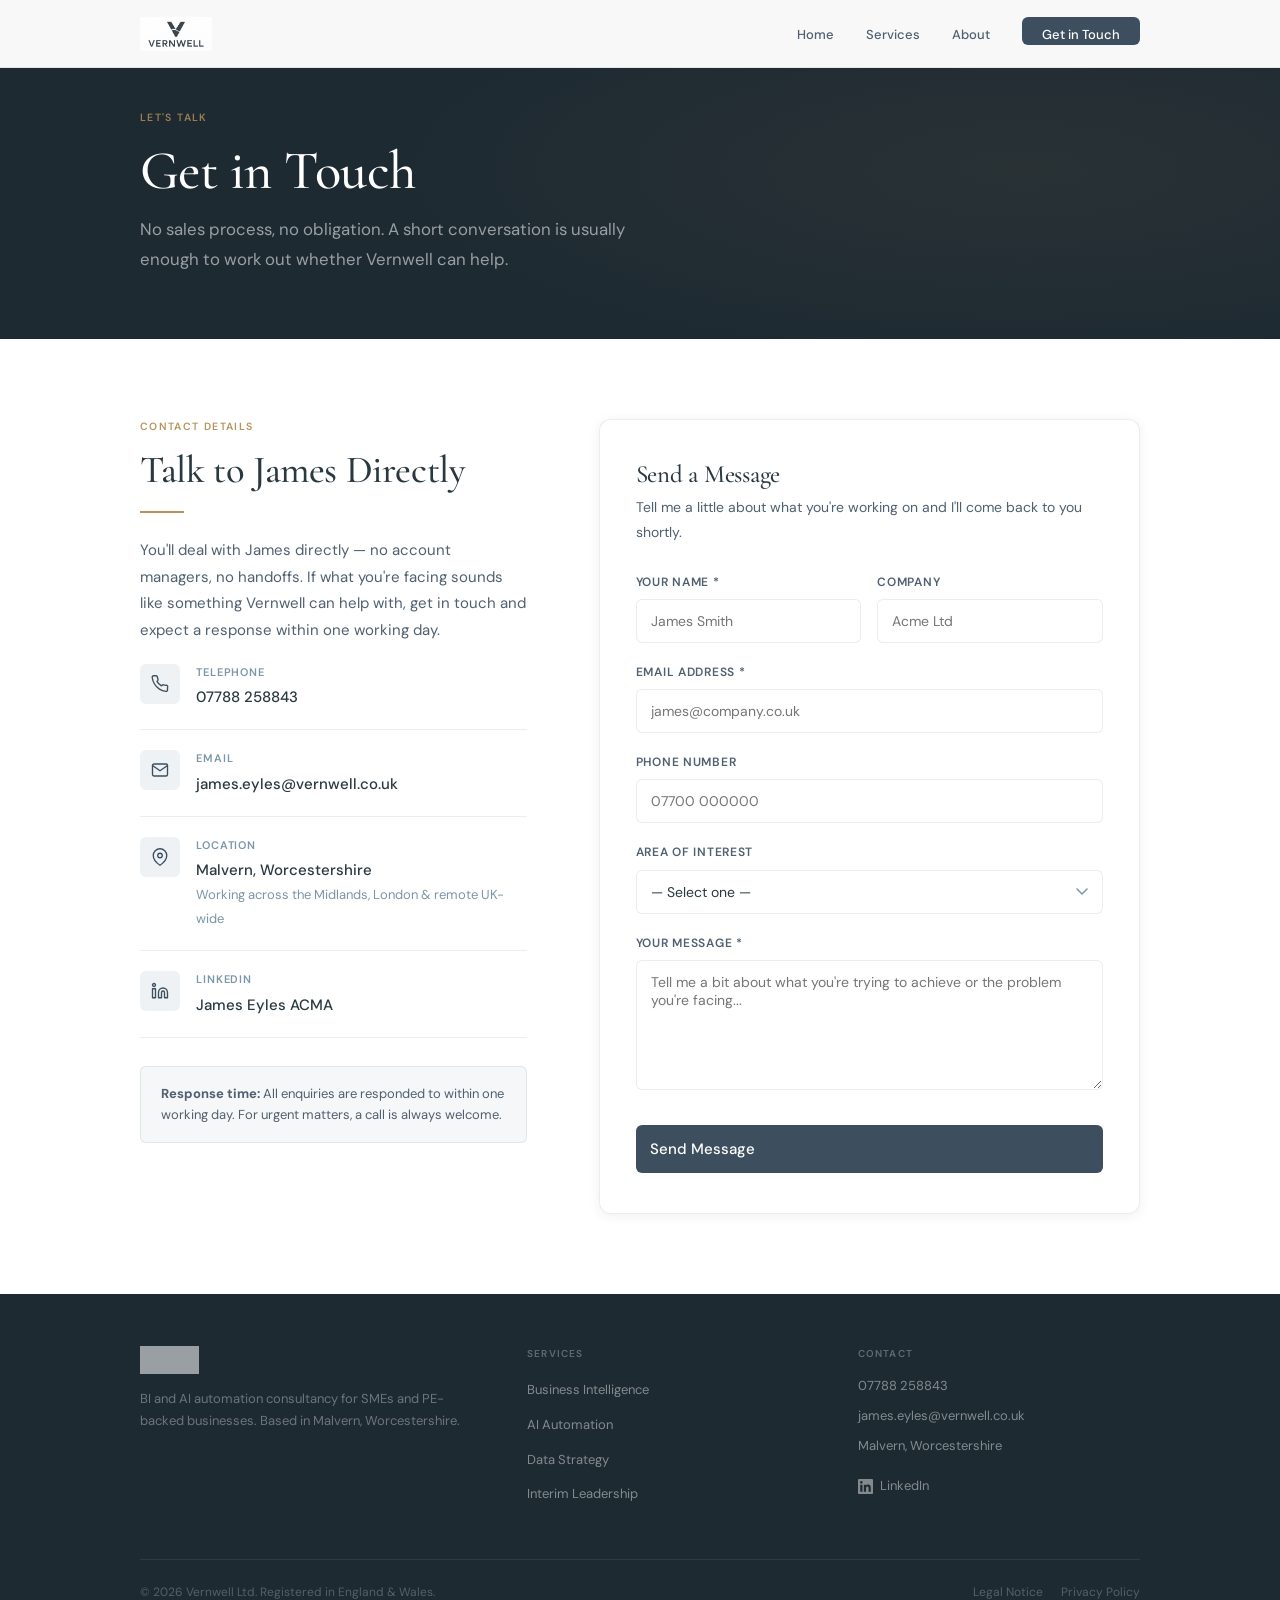
==== index.html @ 3c6eb0f0 "fixes" ====
<!DOCTYPE html>
<html lang="en">
<head>
<meta charset="UTF-8">
<meta name="viewport" content="width=device-width, initial-scale=1.0">
<title>Contact | Vernwell Ltd</title>
<meta name="description" content="Get in touch with Vernwell Ltd. Talk to James Eyles about BI, AI automation, data strategy or interim IT leadership for your business.">
<link rel="canonical" href="https://www.vernwell.co.uk/contact.html">
<link rel="stylesheet" href="style.css">
  <link rel="icon" type="image/x-icon" href="images/favicon.ico">
  <link rel="apple-touch-icon" sizes="180x180" href="images/apple-touch-icon.png">
  <link rel="icon" type="image/png" sizes="192x192" href="images/icon-192.png">
<style>
.contact-grid {
  display: grid;
  grid-template-columns: 1fr 1.4fr;
  gap: 72px;
  align-items: start;
}
.contact-info h2 { margin-bottom: 8px; }
.contact-info > p { margin-bottom: 32px; }
.contact-detail {
  display: flex;
  align-items: flex-start;
  gap: 16px;
  padding: 20px 0;
  border-bottom: 1px solid var(--border);
}
.contact-detail:first-of-type { border-top: 1px solid var(--border); }
.contact-detail-icon {
  width: 40px;
  height: 40px;
  background: var(--slate-tint);
  border-radius: var(--radius);
  display: flex;
  align-items: center;
  justify-content: center;
  flex-shrink: 0;
  color: var(--slate);
}
.contact-detail-icon svg { width: 18px; height: 18px; stroke: currentColor; fill: none; stroke-width: 1.8; stroke-linecap: round; stroke-linejoin: round; }
.contact-detail-body { flex: 1; }
.contact-detail-label { font-size: 11px; font-weight: 600; letter-spacing: 0.08em; text-transform: uppercase; color: var(--text-light); margin-bottom: 4px; }
.contact-detail-value { font-size: 15px; font-weight: 500; color: var(--slate-dark); }
.contact-detail-value a { color: var(--slate-dark); transition: color 0.2s; }
.contact-detail-value a:hover { color: var(--gold); }

.response-note {
  margin-top: 28px;
  padding: 16px 20px;
  background: var(--slate-pale);
  border: 1px solid var(--border);
  border-radius: var(--radius);
  font-size: 13px;
  color: var(--text-mid);
  line-height: 1.65;
}

/* FORM */
.contact-form-wrap {
  background: var(--white);
  border: 1px solid var(--border);
  border-radius: var(--radius-lg);
  padding: 40px 36px;
  box-shadow: var(--shadow);
}
.contact-form-wrap h3 { margin-bottom: 6px; }
.contact-form-wrap > p { font-size: 14px; margin-bottom: 28px; }

.form-group { margin-bottom: 20px; }
.form-row { display: grid; grid-template-columns: 1fr 1fr; gap: 16px; }
.form-group label {
  display: block;
  font-size: 12px;
  font-weight: 600;
  letter-spacing: 0.06em;
  text-transform: uppercase;
  color: var(--text-mid);
  margin-bottom: 7px;
}
.form-group input,
.form-group select,
.form-group textarea {
  width: 100%;
  padding: 12px 14px;
  border: 1.5px solid var(--border);
  border-radius: var(--radius);
  font-family: 'DM Sans', sans-serif;
  font-size: 14px;
  color: var(--text);
  background: var(--white);
  transition: border-color 0.2s, box-shadow 0.2s;
  outline: none;
  -webkit-appearance: none;
}
.form-group input:focus,
.form-group select:focus,
.form-group textarea:focus {
  border-color: var(--slate);
  box-shadow: 0 0 0 3px rgba(61,79,94,0.08);
}
.form-group textarea { resize: vertical; min-height: 130px; }
.form-group select { background-image: url("data:image/svg+xml,%3Csvg xmlns='http://www.w3.org/2000/svg' width='12' height='8' viewBox='0 0 12 8'%3E%3Cpath d='M1 1l5 5 5-5' stroke='%237a96a8' stroke-width='1.5' fill='none' stroke-linecap='round'/%3E%3C/svg%3E"); background-repeat: no-repeat; background-position: right 14px center; padding-right: 36px; cursor: pointer; }

.form-submit { width: 100%; padding: 14px; font-size: 15px; font-weight: 500; margin-top: 8px; }

.form-success {
  display: none;
  text-align: center;
  padding: 40px 20px;
}
.form-success-icon {
  width: 56px; height: 56px;
  background: #e8f5ee;
  border-radius: 50%;
  display: flex;
  align-items: center;
  justify-content: center;
  margin: 0 auto 20px;
}
.form-success-icon svg { width: 24px; height: 24px; stroke: #1a7a4a; fill: none; stroke-width: 2.5; stroke-linecap: round; stroke-linejoin: round; }
.form-success h4 { font-family: 'Cormorant Garamond', serif; font-size: 1.4rem; margin-bottom: 8px; }
.form-success p { font-size: 14px; color: var(--text-mid); }

@media (max-width: 768px) {
  .contact-grid { grid-template-columns: 1fr; gap: 40px; }
  .form-row { grid-template-columns: 1fr; }
  .contact-form-wrap { padding: 28px 24px; }
}
</style>
</head>
<body>

<script src="nav.js"></script>
<script>document.write(getNavHTML('contact'));</script>

<div class="page-hero">
  <div class="container">
    <span class="eyebrow">Let's Talk</span>
    <h1>Get in Touch</h1>
    <p>No sales process, no obligation. A short conversation is usually enough to work out whether Vernwell can help.</p>
  </div>
</div>

<section>
  <div class="container">
    <div class="contact-grid">

      <!-- INFO -->
      <div class="fade-up">
        <span class="eyebrow">Contact Details</span>
        <h2>Talk to James Directly</h2>
        <div class="divider"></div>
        <p>You'll deal with James directly — no account managers, no handoffs. If what you're facing sounds like something Vernwell can help with, get in touch and expect a response within one working day.</p>

        <div class="contact-detail">
          <div class="contact-detail-icon">
            <svg viewBox="0 0 24 24"><path d="M22 16.92v3a2 2 0 0 1-2.18 2 19.79 19.79 0 0 1-8.63-3.07A19.5 19.5 0 0 1 4.69 12 19.79 19.79 0 0 1 1.61 3.38 2 2 0 0 1 3.6 1h3a2 2 0 0 1 2 1.72 12.84 12.84 0 0 0 .7 2.81 2 2 0 0 1-.45 2.11L7.91 8.5a16 16 0 0 0 6 6l.86-.86a2 2 0 0 1 2.11-.45 12.84 12.84 0 0 0 2.81.7A2 2 0 0 1 22 16.92z"/></svg>
          </div>
          <div class="contact-detail-body">
            <div class="contact-detail-label">Telephone</div>
            <div class="contact-detail-value"><a href="tel:07788258843">07788 258843</a></div>
          </div>
        </div>

        <div class="contact-detail">
          <div class="contact-detail-icon">
            <svg viewBox="0 0 24 24"><path d="M4 4h16c1.1 0 2 .9 2 2v12c0 1.1-.9 2-2 2H4c-1.1 0-2-.9-2-2V6c0-1.1.9-2 2-2z"/><polyline points="22,6 12,13 2,6"/></svg>
          </div>
          <div class="contact-detail-body">
            <div class="contact-detail-label">Email</div>
            <div class="contact-detail-value"><a href="mailto:james.eyles@vernwell.co.uk">james.eyles@vernwell.co.uk</a></div>
          </div>
        </div>

        <div class="contact-detail">
          <div class="contact-detail-icon">
            <svg viewBox="0 0 24 24"><path d="M21 10c0 7-9 13-9 13s-9-6-9-13a9 9 0 0 1 18 0z"/><circle cx="12" cy="10" r="3"/></svg>
          </div>
          <div class="contact-detail-body">
            <div class="contact-detail-label">Location</div>
            <div class="contact-detail-value">Malvern, Worcestershire<br><span style="font-size:13px;font-weight:400;color:var(--text-light)">Working across the Midlands, London &amp; remote UK-wide</span></div>
          </div>
        </div>

        <div class="contact-detail">
          <div class="contact-detail-icon">
            <svg viewBox="0 0 24 24"><path d="M16 8a6 6 0 0 1 6 6v7h-4v-7a2 2 0 0 0-2-2 2 2 0 0 0-2 2v7h-4v-7a6 6 0 0 1 6-6z"/><rect x="2" y="9" width="4" height="12"/><circle cx="4" cy="4" r="2"/></svg>
          </div>
          <div class="contact-detail-body">
            <div class="contact-detail-label">LinkedIn</div>
            <div class="contact-detail-value"><a href="https://uk.linkedin.com/in/james-eyles-acma-44282033" target="_blank" rel="noopener">James Eyles ACMA</a></div>
          </div>
        </div>

        <div class="response-note">
          <strong>Response time:</strong> All enquiries are responded to within one working day. For urgent matters, a call is always welcome.
        </div>
      </div>

      <!-- FORM -->
      <div class="contact-form-wrap fade-up" style="transition-delay:0.15s">
        <h3>Send a Message</h3>
        <p>Tell me a little about what you're working on and I'll come back to you shortly.</p>

        <!-- 
          FORMSPREE SETUP:
          1. Go to formspree.io and create a free account
          2. Create a new form — copy the form endpoint URL
          3. Replace YOUR_FORMSPREE_ID below with your form ID (e.g. xyzabcde)
          The endpoint will look like: https://formspree.io/f/YOUR_FORMSPREE_ID
        -->
        <form id="contact-form" action="https://formspree.io/f/YOUR_FORMSPREE_ID" method="POST">

          <div class="form-row">
            <div class="form-group">
              <label for="name">Your Name *</label>
              <input type="text" id="name" name="name" placeholder="James Smith" required>
            </div>
            <div class="form-group">
              <label for="company">Company</label>
              <input type="text" id="company" name="company" placeholder="Acme Ltd">
            </div>
          </div>

          <div class="form-group">
            <label for="email">Email Address *</label>
            <input type="email" id="email" name="email" placeholder="james@company.co.uk" required>
          </div>

          <div class="form-group">
            <label for="phone">Phone Number</label>
            <input type="tel" id="phone" name="phone" placeholder="07700 000000">
          </div>

          <div class="form-group">
            <label for="service">Area of Interest</label>
            <select id="service" name="service">
              <option value="">— Select one —</option>
              <option value="bi">Business Intelligence &amp; Reporting</option>
              <option value="ai">AI Automation</option>
              <option value="data">Data Strategy &amp; Architecture</option>
              <option value="interim">Interim IT / Commercial Leadership</option>
              <option value="other">Not sure yet</option>
            </select>
          </div>

          <div class="form-group">
            <label for="message">Your Message *</label>
            <textarea id="message" name="message" placeholder="Tell me a bit about what you're trying to achieve or the problem you're facing..." required></textarea>
          </div>

          <button type="submit" class="btn btn-primary form-submit">Send Message</button>
        </form>

        <div class="form-success" id="form-success">
          <div class="form-success-icon">
            <svg viewBox="0 0 24 24"><polyline points="20 6 9 17 4 12"/></svg>
          </div>
          <h4>Message Sent</h4>
          <p>Thanks for getting in touch. I'll be back to you within one working day.</p>
        </div>
      </div>

    </div>
  </div>
</section>

<script>
  document.write(getFooterHTML());
  initNav();

  // Form handling
  const form = document.getElementById('contact-form');
  const success = document.getElementById('form-success');
  if (form) {
    form.addEventListener('submit', async (e) => {
      e.preventDefault();
      const btn = form.querySelector('button[type="submit"]');
      btn.textContent = 'Sending…';
      btn.disabled = true;
      try {
        const res = await fetch(form.action, {
          method: 'POST',
          body: new FormData(form),
          headers: { 'Accept': 'application/json' }
        });
        if (res.ok) {
          form.style.display = 'none';
          success.style.display = 'block';
        } else {
          btn.textContent = 'Send Message';
          btn.disabled = false;
          alert('Something went wrong — please try emailing james.eyles@vernwell.co.uk directly.');
        }
      } catch {
        btn.textContent = 'Send Message';
        btn.disabled = false;
        alert('Something went wrong — please try emailing james.eyles@vernwell.co.uk directly.');
      }
    });
  }
</script>
</body>
</html>
---- style.css ----
/* =============================================
   VERNWELL LTD — Shared Stylesheet v2
   ============================================= */

@import url('https://fonts.googleapis.com/css2?family=Cormorant+Garamond:ital,wght@0,400;0,500;0,600;1,400&family=DM+Sans:ital,wght@0,300;0,400;0,500;0,600;1,400&display=swap');

*, *::before, *::after { box-sizing: border-box; margin: 0; padding: 0; }

:root {
  --slate:       #3d4f5e;
  --slate-dark:  #2a3840;
  --slate-deep:  #1e2a32;
  --slate-mid:   #556878;
  --slate-light: #8fa5b5;
  --slate-tint:  #eef2f5;
  --slate-pale:  #f5f7f9;
  --gold:        #b8935a;
  --white:       #ffffff;
  --text:        #2a3840;
  --text-mid:    #506070;
  --text-light:  #7a96a8;
  --border:      rgba(61,79,94,0.1);
  --border-med:  rgba(61,79,94,0.18);
  --radius:      6px;
  --radius-lg:   12px;
  --shadow:      0 2px 12px rgba(30,42,50,0.07);
  --shadow-lg:   0 8px 32px rgba(30,42,50,0.11);
  --nav-h:       68px;
  --t:           all 0.22s ease;
}

html { scroll-behavior: smooth; }
body {
  font-family: 'DM Sans', sans-serif;
  color: var(--text);
  background: var(--white);
  line-height: 1.6;
  -webkit-font-smoothing: antialiased;
}

/* ---- TYPOGRAPHY ---- */
h1, h2, h3 {
  font-family: 'Cormorant Garamond', serif;
  font-weight: 500;
  line-height: 1.18;
  letter-spacing: -0.01em;
  color: var(--slate-dark);
}
h1 { font-size: clamp(2.2rem, 4.5vw, 3.4rem); }
h2 { font-size: clamp(1.7rem, 3vw, 2.4rem); }
h3 { font-size: clamp(1.2rem, 2vw, 1.55rem); }

p { line-height: 1.78; color: var(--text-mid); font-size: 15px; }
a { color: inherit; text-decoration: none; }

.eyebrow {
  font-size: 10.5px;
  font-weight: 600;
  letter-spacing: 0.13em;
  text-transform: uppercase;
  color: var(--gold);
  display: block;
  margin-bottom: 12px;
}

/* ---- LAYOUT ---- */
.container { max-width: 1080px; margin: 0 auto; padding: 0 2.5rem; }
.container-narrow { max-width: 740px; margin: 0 auto; padding: 0 2.5rem; }
section { padding: 80px 0; }

/* ---- NAV ---- */
nav {
  position: fixed;
  top: 0; left: 0; right: 0;
  height: var(--nav-h);
  background: rgba(255,255,255,0.97);
  backdrop-filter: blur(16px);
  -webkit-backdrop-filter: blur(16px);
  border-bottom: 1px solid var(--border);
  z-index: 1000;
}
.nav-inner {
  max-width: 1080px;
  margin: 0 auto;
  padding: 0 2.5rem;
  height: 100%;
  display: flex;
  align-items: center;
  justify-content: space-between;
}
.nav-logo img { height: 34px; width: auto; display: block; }
.nav-links {
  display: flex;
  align-items: center;
  gap: 32px;
  list-style: none;
}
.nav-links a {
  font-size: 13px;
  font-weight: 500;
  color: var(--text-mid);
  transition: color 0.2s;
  position: relative;
  padding-bottom: 2px;
}
.nav-links a::after {
  content: '';
  position: absolute;
  bottom: -2px; left: 0; right: 0;
  height: 1.5px;
  background: var(--slate);
  transform: scaleX(0);
  transform-origin: left;
  transition: transform 0.2s ease;
}
.nav-links a:hover { color: var(--slate); }
.nav-links a:hover::after,
.nav-links a.active::after { transform: scaleX(1); }
.nav-links a.active { color: var(--slate); }

.nav-cta {
  background: var(--slate) !important;
  color: var(--white) !important;
  padding: 9px 20px;
  border-radius: var(--radius);
  font-size: 13px !important;
  font-weight: 500 !important;
  transition: background 0.2s !important;
}
.nav-cta::after { display: none !important; }
.nav-cta:hover { background: var(--slate-dark) !important; }

.nav-hamburger {
  display: none;
  flex-direction: column;
  gap: 5px;
  cursor: pointer;
  background: none;
  border: none;
  padding: 4px;
}
.nav-hamburger span { display: block; width: 22px; height: 2px; background: var(--slate); border-radius: 2px; transition: var(--t); }

/* ---- BUTTONS ---- */
.btn {
  display: inline-flex;
  align-items: center;
  gap: 8px;
  padding: 12px 26px;
  border-radius: var(--radius);
  font-family: 'DM Sans', sans-serif;
  font-size: 14px;
  font-weight: 500;
  cursor: pointer;
  transition: var(--t);
  border: none;
  white-space: nowrap;
}
.btn-primary { background: var(--slate); color: var(--white); }
.btn-primary:hover { background: var(--slate-dark); transform: translateY(-1px); box-shadow: 0 4px 14px rgba(30,42,50,0.18); }
.btn-outline { background: transparent; color: var(--slate); border: 1.5px solid var(--border-med); }
.btn-outline:hover { background: var(--slate); color: var(--white); border-color: var(--slate); transform: translateY(-1px); }
.btn-ghost { background: rgba(255,255,255,0.1); color: var(--white); border: 1.5px solid rgba(255,255,255,0.25); }
.btn-ghost:hover { background: rgba(255,255,255,0.18); border-color: rgba(255,255,255,0.45); }

/* ---- DIVIDER ---- */
.divider { width: 44px; height: 2px; background: var(--gold); margin: 18px 0 24px; }
.divider-center { margin: 18px auto 24px; }

/* ---- PAGE HERO (inner pages) ---- */
.page-hero {
  background: var(--slate-deep);
  padding: 110px 0 64px;
  position: relative;
  overflow: hidden;
}
.page-hero::before {
  content: '';
  position: absolute; inset: 0;
  background: radial-gradient(ellipse 70% 80% at 80% 50%, rgba(184,147,90,0.07) 0%, transparent 70%);
  pointer-events: none;
}
.page-hero .eyebrow { color: rgba(184,147,90,0.8); }
.page-hero h1 { color: var(--white); margin-bottom: 12px; }
.page-hero > .container > p { color: rgba(255,255,255,0.55); font-size: 1.05rem; max-width: 520px; }

/* ---- STATS BAR ---- */
.stats-bar {
  background: var(--slate-pale);
  border-top: 1px solid var(--border);
  border-bottom: 1px solid var(--border);
  padding: 36px 0;
}
.stats-grid {
  display: grid;
  grid-template-columns: repeat(4, 1fr);
}
.stat-item {
  text-align: center;
  padding: 0 16px;
  border-right: 1px solid var(--border-med);
}
.stat-item:last-child { border-right: none; }
.stat-num {
  font-family: 'Cormorant Garamond', serif;
  font-size: 2.4rem;
  font-weight: 600;
  color: var(--slate);
  line-height: 1;
  margin-bottom: 6px;
}
.stat-label { font-size: 11px; font-weight: 500; letter-spacing: 0.07em; text-transform: uppercase; color: var(--text-light); }

/* ---- SERVICE CARDS ---- */
.services-grid {
  display: grid;
  grid-template-columns: repeat(2, 1fr);
  gap: 20px;
}
.service-card {
  background: var(--white);
  border: 1px solid var(--border);
  border-radius: var(--radius-lg);
  padding: 32px 28px 28px;
  transition: var(--t);
  position: relative;
  overflow: hidden;
  display: flex;
  flex-direction: column;
}
.service-card::after {
  content: '';
  position: absolute;
  bottom: 0; left: 0; right: 0;
  height: 3px;
  background: var(--slate);
  transform: scaleX(0);
  transform-origin: left;
  transition: transform 0.28s ease;
}
.service-card:hover { box-shadow: var(--shadow-lg); transform: translateY(-2px); border-color: var(--border-med); }
.service-card:hover::after { transform: scaleX(1); }
.service-num {
  font-family: 'Cormorant Garamond', serif;
  font-size: 2.4rem;
  font-weight: 400;
  color: var(--slate-tint);
  line-height: 1;
  margin-bottom: 14px;
}
.service-card h3 { margin-bottom: 10px; font-size: 1.35rem; }
.service-card p { font-size: 14px; flex: 1; }
.service-link {
  display: inline-flex;
  align-items: center;
  gap: 5px;
  font-size: 13px;
  font-weight: 500;
  color: var(--slate);
  margin-top: 18px;
  transition: gap 0.18s;
}
.service-link:hover { gap: 9px; }

/* ---- ABOUT STRIP (homepage) ---- */
.about-strip { background: var(--slate-pale); border-top: 1px solid var(--border); border-bottom: 1px solid var(--border); }
.about-strip-inner {
  display: grid;
  grid-template-columns: 300px 1fr;
  gap: 64px;
  align-items: center;
}
.about-photo img {
  width: 100%;
  aspect-ratio: 3/4;
  object-fit: cover;
  object-position: center 15%;
  border-radius: var(--radius-lg);
  display: block;
  box-shadow: var(--shadow-lg);
}
.about-text h2 { margin-bottom: 8px; }
.about-text p { margin-bottom: 14px; }
.creds { display: flex; flex-wrap: wrap; gap: 7px; margin: 20px 0 28px; }
.cred {
  font-size: 11px;
  font-weight: 600;
  letter-spacing: 0.05em;
  text-transform: uppercase;
  padding: 5px 11px;
  border-radius: 4px;
  background: var(--white);
  color: var(--slate-mid);
  border: 1px solid var(--border-med);
}

/* ---- CTA SECTION ---- */
.cta-section { background: var(--slate-deep); position: relative; overflow: hidden; }
.cta-section::before {
  content: '';
  position: absolute; inset: 0;
  background: radial-gradient(ellipse 55% 75% at 60% 50%, rgba(184,147,90,0.07) 0%, transparent 65%);
  pointer-events: none;
}
.cta-inner { position: relative; z-index: 2; text-align: center; max-width: 560px; margin: 0 auto; }
.cta-inner h2 { color: var(--white); margin-bottom: 14px; }
.cta-inner p { color: rgba(255,255,255,0.5); margin-bottom: 32px; }
.cta-actions { display: flex; gap: 12px; justify-content: center; flex-wrap: wrap; }

/* ---- FOOTER ---- */
footer { background: var(--slate-deep); padding: 52px 0 28px; }
.footer-inner {
  display: grid;
  grid-template-columns: 1.2fr 1fr 1fr;
  gap: 48px;
  margin-bottom: 44px;
}
.footer-brand img { height: 28px; filter: brightness(0) invert(1); opacity: 0.55; margin-bottom: 14px; display: block; }
.footer-brand p { font-size: 13px; color: rgba(255,255,255,0.35); line-height: 1.7; }
.footer-col h5 {
  font-family: 'DM Sans', sans-serif;
  font-size: 10px;
  font-weight: 600;
  letter-spacing: 0.12em;
  text-transform: uppercase;
  color: rgba(255,255,255,0.3);
  margin-bottom: 14px;
}
.footer-col ul { list-style: none; }
.footer-col ul li { margin-bottom: 9px; }
.footer-col ul li a { font-size: 13px; color: rgba(255,255,255,0.45); transition: color 0.2s; }
.footer-col ul li a:hover { color: rgba(255,255,255,0.85); }
.footer-contact-item { font-size: 13px; color: rgba(255,255,255,0.45); margin-bottom: 9px; }
.footer-contact-item a { color: rgba(255,255,255,0.45); transition: color 0.2s; }
.footer-contact-item a:hover { color: rgba(255,255,255,0.85); }
.linkedin-link {
  display: inline-flex;
  align-items: center;
  gap: 7px;
  font-size: 13px;
  color: rgba(255,255,255,0.45);
  margin-top: 10px;
  transition: color 0.2s;
}
.linkedin-link:hover { color: rgba(255,255,255,0.85); }
.linkedin-link svg { width: 15px; height: 15px; fill: currentColor; }
.footer-bottom {
  border-top: 1px solid rgba(255,255,255,0.07);
  padding-top: 22px;
  display: flex;
  justify-content: space-between;
  align-items: center;
  flex-wrap: wrap;
  gap: 10px;
}
.footer-bottom p { font-size: 12px; color: rgba(255,255,255,0.25); }
.footer-links { display: flex; gap: 18px; }
.footer-links a { font-size: 12px; color: rgba(255,255,255,0.25); transition: color 0.2s; }
.footer-links a:hover { color: rgba(255,255,255,0.55); }

/* ---- ANIMATIONS ---- */
.fade-up { opacity: 0; transform: translateY(20px); transition: opacity 0.55s ease, transform 0.55s ease; }
.fade-up.visible { opacity: 1; transform: translateY(0); }

/* ---- MOBILE ---- */
@media (max-width: 860px) {
  .nav-links { display: none; flex-direction: column; align-items: flex-start; position: fixed; top: var(--nav-h); left: 0; right: 0; background: var(--white); border-bottom: 1px solid var(--border); padding: 20px 2.5rem; gap: 16px; box-shadow: var(--shadow-lg); }
  .nav-links.open { display: flex; }
  .nav-hamburger { display: flex; }
  .stats-grid { grid-template-columns: 1fr 1fr; gap: 24px; }
  .stat-item { border-right: none; border-bottom: 1px solid var(--border-med); padding-bottom: 20px; }
  .stat-item:nth-child(3), .stat-item:nth-child(4) { border-bottom: none; }
  .services-grid { grid-template-columns: 1fr; }
  .about-strip-inner { grid-template-columns: 1fr; gap: 32px; }
  .about-photo { max-width: 220px; }
  .footer-inner { grid-template-columns: 1fr; gap: 28px; }
  .footer-bottom { flex-direction: column; text-align: center; }
  section { padding: 56px 0; }
  .container { padding: 0 1.5rem; }
}
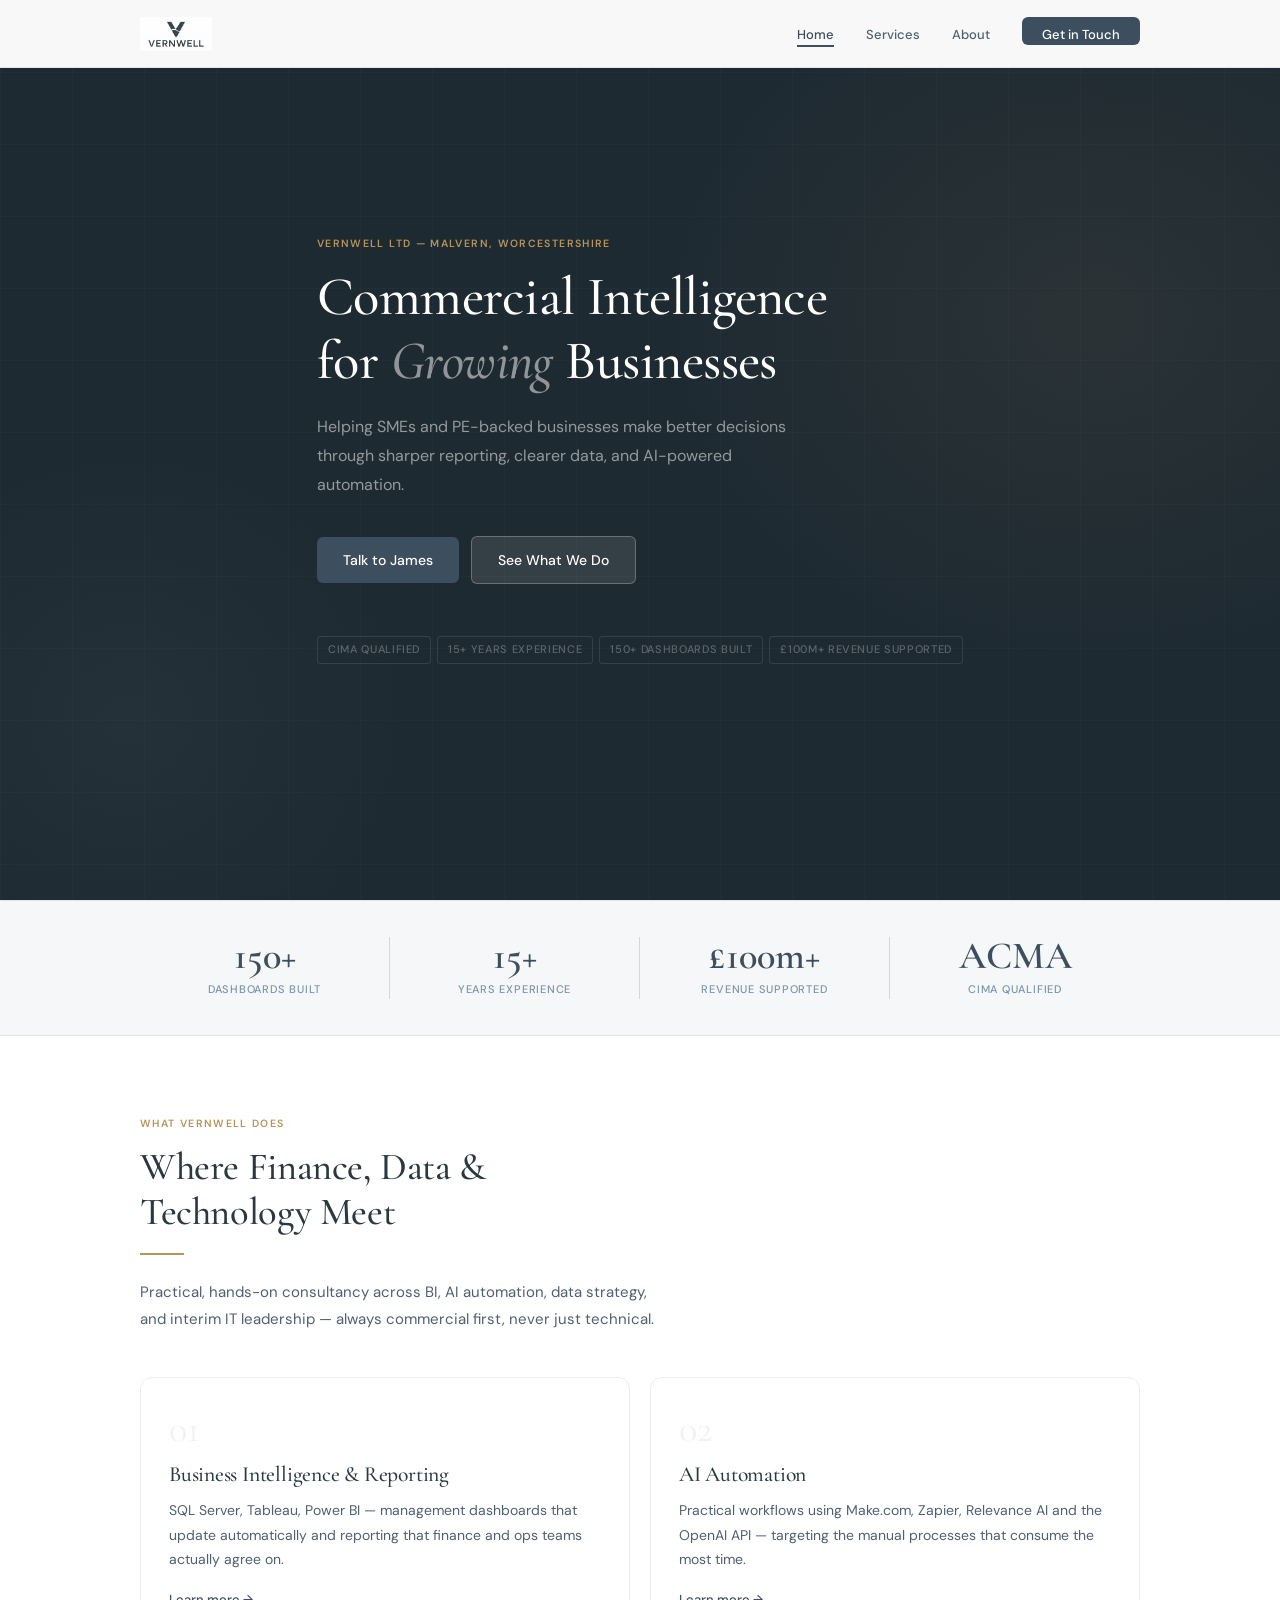
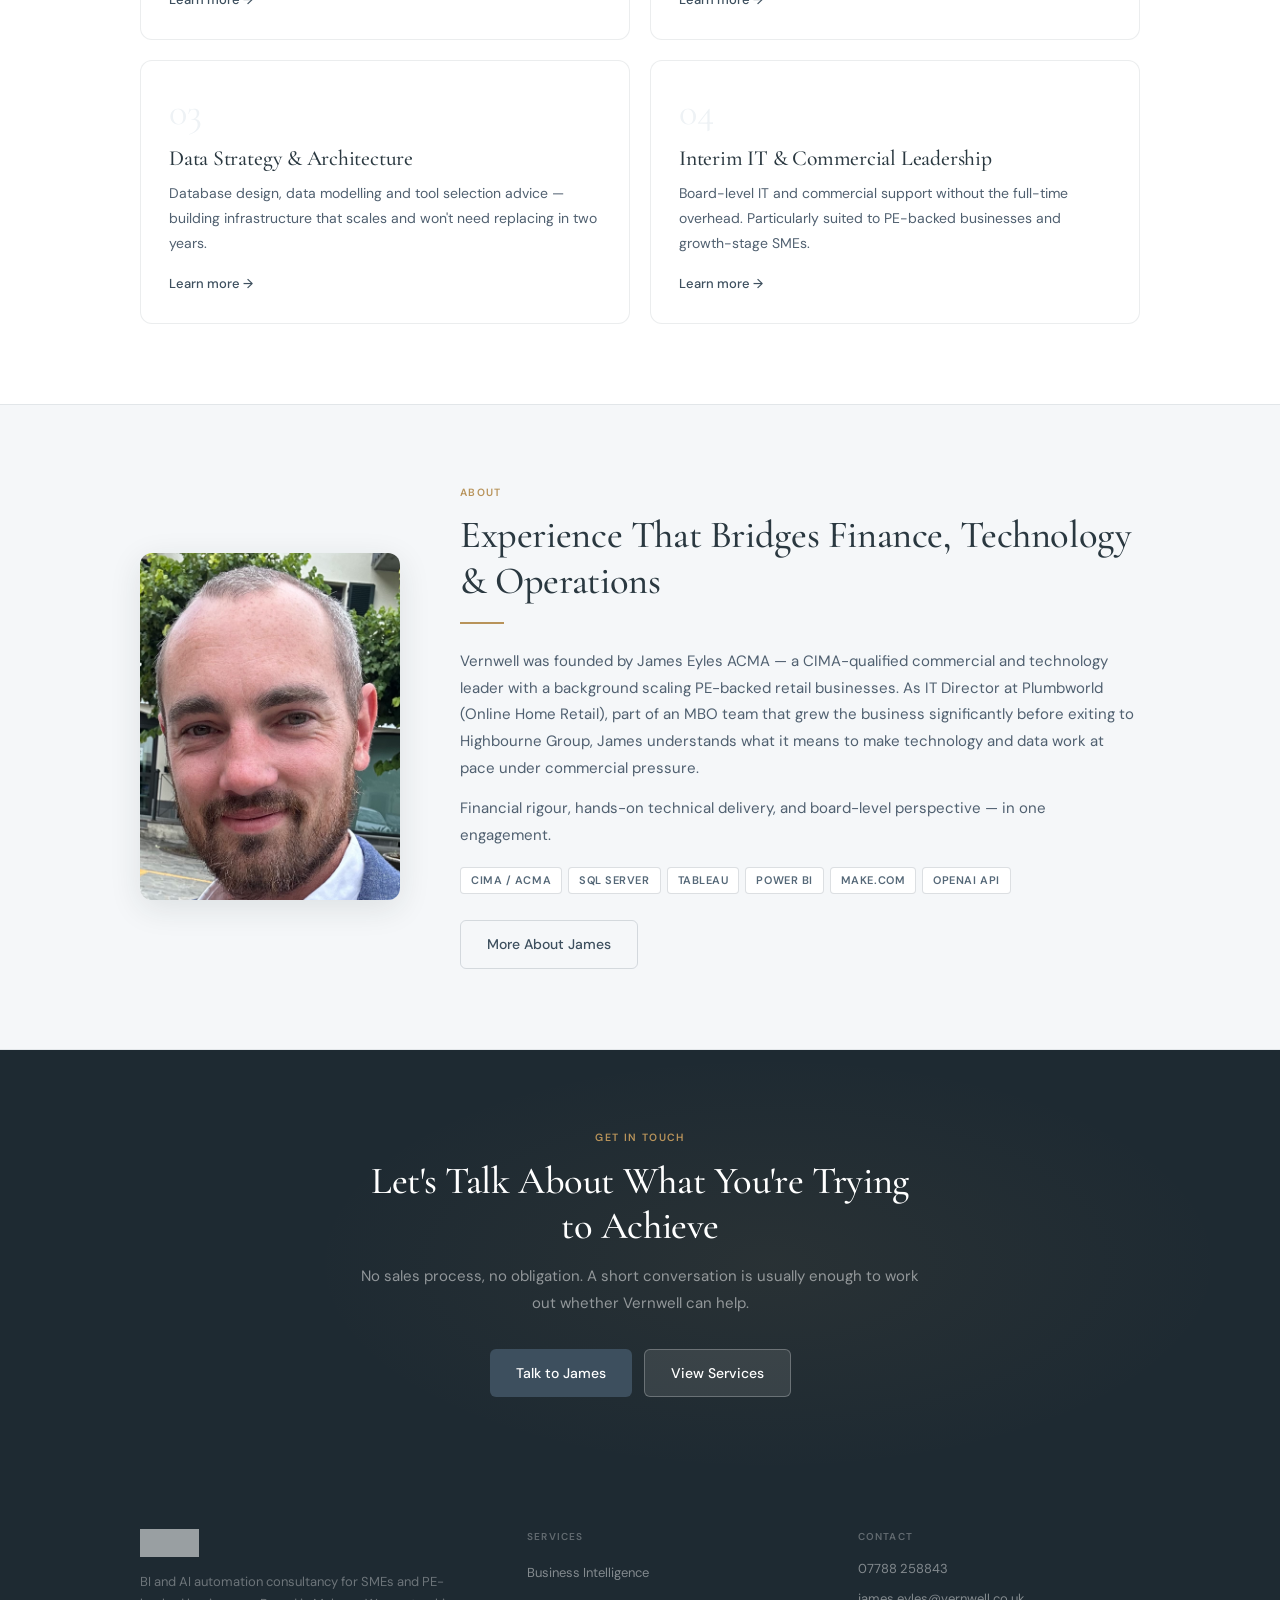
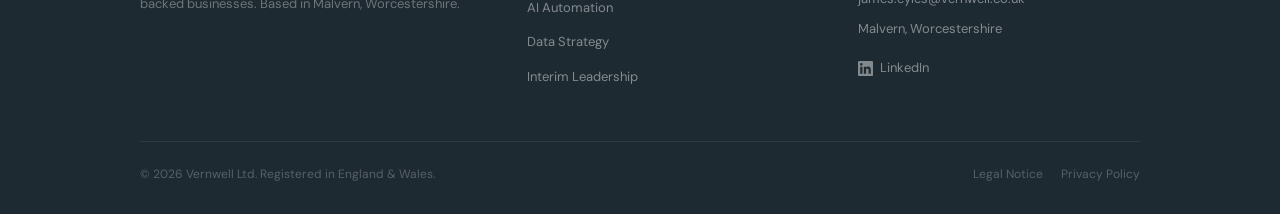
==== commit d4203412: "correct site" ====
--- a/index.html
+++ b/index.html
@@ -3,303 +3,201 @@
 <head>
 <meta charset="UTF-8">
 <meta name="viewport" content="width=device-width, initial-scale=1.0">
-<title>Contact | Vernwell Ltd</title>
-<meta name="description" content="Get in touch with Vernwell Ltd. Talk to James Eyles about BI, AI automation, data strategy or interim IT leadership for your business.">
-<link rel="canonical" href="https://www.vernwell.co.uk/contact.html">
+<title>Vernwell Ltd | BI & AI Automation Consultancy | Malvern</title>
+<meta name="description" content="BI and AI automation consultancy for SMEs and PE-backed businesses. Reporting, dashboards, SQL, data strategy. CIMA-qualified. Board-level experience. Malvern & London.">
+<link rel="canonical" href="https://www.vernwell.co.uk/">
 <link rel="stylesheet" href="style.css">
-  <link rel="icon" type="image/x-icon" href="images/favicon.ico">
-  <link rel="apple-touch-icon" sizes="180x180" href="images/apple-touch-icon.png">
-  <link rel="icon" type="image/png" sizes="192x192" href="images/icon-192.png">
+<link rel="icon" type="image/x-icon" href="images/favicon.ico">
+<link rel="apple-touch-icon" sizes="180x180" href="images/apple-touch-icon.png">
+<script type="application/ld+json">
+{"@context":"https://schema.org","@graph":[{"@type":"Organization","name":"Vernwell Ltd","url":"https://www.vernwell.co.uk","description":"Business intelligence and AI automation consultancy for SMEs and PE-backed businesses.","telephone":"07788258843","email":"james.eyles@vernwell.co.uk","address":{"@type":"PostalAddress","streetAddress":"The Hermitage, Westminster Bank","addressLocality":"Malvern","addressRegion":"Worcestershire","postalCode":"WR14 4BN","addressCountry":"GB"},"areaServed":["United Kingdom","Midlands","London","Worcestershire"],"sameAs":["https://uk.linkedin.com/in/james-eyles-acma-44282033"]},{"@type":"Person","name":"James Eyles","honorificSuffix":"ACMA","jobTitle":"Founder and Principal Consultant","worksFor":{"@type":"Organization","name":"Vernwell Ltd"},"url":"https://www.vernwell.co.uk/about.html","sameAs":["https://uk.linkedin.com/in/james-eyles-acma-44282033"]}]}
+</script>
 <style>
-.contact-grid {
-  display: grid;
-  grid-template-columns: 1fr 1.4fr;
-  gap: 72px;
-  align-items: start;
-}
-.contact-info h2 { margin-bottom: 8px; }
-.contact-info > p { margin-bottom: 32px; }
-.contact-detail {
-  display: flex;
-  align-items: flex-start;
-  gap: 16px;
-  padding: 20px 0;
-  border-bottom: 1px solid var(--border);
-}
-.contact-detail:first-of-type { border-top: 1px solid var(--border); }
-.contact-detail-icon {
-  width: 40px;
-  height: 40px;
-  background: var(--slate-tint);
-  border-radius: var(--radius);
+/* HERO */
+.hero {
+  min-height: 100vh;
+  background: var(--slate-deep);
   display: flex;
   align-items: center;
-  justify-content: center;
-  flex-shrink: 0;
-  color: var(--slate);
-}
-.contact-detail-icon svg { width: 18px; height: 18px; stroke: currentColor; fill: none; stroke-width: 1.8; stroke-linecap: round; stroke-linejoin: round; }
-.contact-detail-body { flex: 1; }
-.contact-detail-label { font-size: 11px; font-weight: 600; letter-spacing: 0.08em; text-transform: uppercase; color: var(--text-light); margin-bottom: 4px; }
-.contact-detail-value { font-size: 15px; font-weight: 500; color: var(--slate-dark); }
-.contact-detail-value a { color: var(--slate-dark); transition: color 0.2s; }
-.contact-detail-value a:hover { color: var(--gold); }
-
-.response-note {
-  margin-top: 28px;
-  padding: 16px 20px;
-  background: var(--slate-pale);
-  border: 1px solid var(--border);
-  border-radius: var(--radius);
-  font-size: 13px;
-  color: var(--text-mid);
-  line-height: 1.65;
-}
-
-/* FORM */
-.contact-form-wrap {
-  background: var(--white);
-  border: 1px solid var(--border);
-  border-radius: var(--radius-lg);
-  padding: 40px 36px;
-  box-shadow: var(--shadow);
-}
-.contact-form-wrap h3 { margin-bottom: 6px; }
-.contact-form-wrap > p { font-size: 14px; margin-bottom: 28px; }
-
-.form-group { margin-bottom: 20px; }
-.form-row { display: grid; grid-template-columns: 1fr 1fr; gap: 16px; }
-.form-group label {
-  display: block;
-  font-size: 12px;
-  font-weight: 600;
+  padding-top: var(--nav-h);
+  position: relative;
+  overflow: hidden;
+}
+.hero::before {
+  content: '';
+  position: absolute; inset: 0;
+  background:
+    radial-gradient(ellipse 55% 65% at 85% 35%, rgba(184,147,90,0.08) 0%, transparent 60%),
+    radial-gradient(ellipse 40% 55% at 10% 80%, rgba(200,221,232,0.04) 0%, transparent 55%);
+  pointer-events: none;
+}
+.hero-grid {
+  position: absolute; inset: 0;
+  background-image: linear-gradient(rgba(255,255,255,0.018) 1px, transparent 1px), linear-gradient(90deg, rgba(255,255,255,0.018) 1px, transparent 1px);
+  background-size: 72px 72px;
+  pointer-events: none;
+}
+.hero-content { position: relative; z-index: 2; max-width: 660px; padding: 72px 0; }
+.hero h1 { color: var(--white); margin-bottom: 20px; }
+.hero h1 em { font-style: italic; color: rgba(255,255,255,0.5); }
+.hero-sub { font-size: 1rem; color: rgba(255,255,255,0.52); max-width: 480px; margin-bottom: 36px; line-height: 1.8; }
+.hero-actions { display: flex; gap: 12px; flex-wrap: wrap; align-items: center; }
+.hero-badges {
+  display: flex;
+  flex-wrap: wrap;
+  gap: 6px;
+  margin-top: 52px;
+  align-items: center;
+}
+.hero-badge {
+  font-size: 11px;
+  font-weight: 500;
   letter-spacing: 0.06em;
   text-transform: uppercase;
-  color: var(--text-mid);
-  margin-bottom: 7px;
-}
-.form-group input,
-.form-group select,
-.form-group textarea {
-  width: 100%;
-  padding: 12px 14px;
-  border: 1.5px solid var(--border);
-  border-radius: var(--radius);
-  font-family: 'DM Sans', sans-serif;
-  font-size: 14px;
-  color: var(--text);
-  background: var(--white);
-  transition: border-color 0.2s, box-shadow 0.2s;
-  outline: none;
-  -webkit-appearance: none;
-}
-.form-group input:focus,
-.form-group select:focus,
-.form-group textarea:focus {
-  border-color: var(--slate);
-  box-shadow: 0 0 0 3px rgba(61,79,94,0.08);
-}
-.form-group textarea { resize: vertical; min-height: 130px; }
-.form-group select { background-image: url("data:image/svg+xml,%3Csvg xmlns='http://www.w3.org/2000/svg' width='12' height='8' viewBox='0 0 12 8'%3E%3Cpath d='M1 1l5 5 5-5' stroke='%237a96a8' stroke-width='1.5' fill='none' stroke-linecap='round'/%3E%3C/svg%3E"); background-repeat: no-repeat; background-position: right 14px center; padding-right: 36px; cursor: pointer; }
-
-.form-submit { width: 100%; padding: 14px; font-size: 15px; font-weight: 500; margin-top: 8px; }
-
-.form-success {
-  display: none;
-  text-align: center;
-  padding: 40px 20px;
-}
-.form-success-icon {
-  width: 56px; height: 56px;
-  background: #e8f5ee;
-  border-radius: 50%;
-  display: flex;
-  align-items: center;
-  justify-content: center;
-  margin: 0 auto 20px;
-}
-.form-success-icon svg { width: 24px; height: 24px; stroke: #1a7a4a; fill: none; stroke-width: 2.5; stroke-linecap: round; stroke-linejoin: round; }
-.form-success h4 { font-family: 'Cormorant Garamond', serif; font-size: 1.4rem; margin-bottom: 8px; }
-.form-success p { font-size: 14px; color: var(--text-mid); }
-
-@media (max-width: 768px) {
-  .contact-grid { grid-template-columns: 1fr; gap: 40px; }
-  .form-row { grid-template-columns: 1fr; }
-  .contact-form-wrap { padding: 28px 24px; }
+  color: rgba(255,255,255,0.28);
+  padding: 4px 10px;
+  border: 1px solid rgba(255,255,255,0.1);
+  border-radius: 3px;
+}
+
+/* SERVICES */
+.section-intro { max-width: 520px; margin-bottom: 44px; }
+.section-intro h2 { margin-bottom: 8px; }
+
+/* ABOUT STRIP */
+.about-strip { background: var(--slate-pale); border-top: 1px solid var(--border); border-bottom: 1px solid var(--border); }
+.about-strip-inner { display: grid; grid-template-columns: 260px 1fr; gap: 60px; align-items: center; }
+.about-photo img { width: 100%; aspect-ratio: 3/4; object-fit: cover; object-position: center 12%; border-radius: var(--radius-lg); display: block; box-shadow: var(--shadow-lg); }
+.about-text h2 { margin-bottom: 8px; }
+.about-text p { margin-bottom: 14px; }
+.creds { display: flex; flex-wrap: wrap; gap: 6px; margin: 18px 0 26px; }
+.cred { font-size: 11px; font-weight: 600; letter-spacing: 0.05em; text-transform: uppercase; padding: 4px 10px; border-radius: 4px; background: var(--white); color: var(--slate-mid); border: 1px solid var(--border-med); }
+
+@media (max-width: 860px) {
+  .hero-content { padding: 52px 0; }
+  .about-strip-inner { grid-template-columns: 1fr; gap: 28px; }
+  .about-photo { max-width: 200px; }
 }
 </style>
 </head>
 <body>
-
 <script src="nav.js"></script>
-<script>document.write(getNavHTML('contact'));</script>
-
-<div class="page-hero">
-  <div class="container">
-    <span class="eyebrow">Let's Talk</span>
-    <h1>Get in Touch</h1>
-    <p>No sales process, no obligation. A short conversation is usually enough to work out whether Vernwell can help.</p>
+<script>document.write(getNavHTML('home'));</script>
+
+<!-- HERO -->
+<section class="hero" style="padding:0">
+  <div class="container">
+    <div class="hero-content">
+      <span class="eyebrow">Vernwell Ltd — Malvern, Worcestershire</span>
+      <h1>Commercial Intelligence<br>for <em>Growing</em> Businesses</h1>
+      <p class="hero-sub">Helping SMEs and PE-backed businesses make better decisions through sharper reporting, clearer data, and AI-powered automation.</p>
+      <div class="hero-actions">
+        <a href="contact.html" class="btn btn-primary">Talk to James</a>
+        <a href="services.html" class="btn btn-ghost">See What We Do</a>
+      </div>
+      <div class="hero-badges">
+        <span class="hero-badge">CIMA Qualified</span>
+        <span class="hero-badge">15+ Years Experience</span>
+        <span class="hero-badge">150+ Dashboards Built</span>
+        <span class="hero-badge">£100m+ Revenue Supported</span>
+      </div>
+    </div>
+  </div>
+  <div class="hero-grid"></div>
+</section>
+
+<!-- STATS -->
+<div class="stats-bar">
+  <div class="container">
+    <div class="stats-grid">
+      <div class="stat-item fade-up"><div class="stat-num">150+</div><div class="stat-label">Dashboards Built</div></div>
+      <div class="stat-item fade-up" style="transition-delay:.08s"><div class="stat-num">15+</div><div class="stat-label">Years Experience</div></div>
+      <div class="stat-item fade-up" style="transition-delay:.16s"><div class="stat-num">£100m+</div><div class="stat-label">Revenue Supported</div></div>
+      <div class="stat-item fade-up" style="transition-delay:.24s"><div class="stat-num">ACMA</div><div class="stat-label">CIMA Qualified</div></div>
+    </div>
   </div>
 </div>
 
+<!-- SERVICES -->
 <section>
   <div class="container">
-    <div class="contact-grid">
-
-      <!-- INFO -->
-      <div class="fade-up">
-        <span class="eyebrow">Contact Details</span>
-        <h2>Talk to James Directly</h2>
+    <div class="section-intro fade-up">
+      <span class="eyebrow">What Vernwell Does</span>
+      <h2>Where Finance, Data &amp; Technology Meet</h2>
+      <div class="divider"></div>
+      <p>Practical, hands-on consultancy across BI, AI automation, data strategy, and interim IT leadership — always commercial first, never just technical.</p>
+    </div>
+    <div class="services-grid">
+      <div class="service-card fade-up">
+        <div class="service-num">01</div>
+        <h3>Business Intelligence &amp; Reporting</h3>
+        <p>SQL Server, Tableau, Power BI — management dashboards that update automatically and reporting that finance and ops teams actually agree on.</p>
+        <a href="services.html#bi" class="service-link">Learn more →</a>
+      </div>
+      <div class="service-card fade-up" style="transition-delay:.08s">
+        <div class="service-num">02</div>
+        <h3>AI Automation</h3>
+        <p>Practical workflows using Make.com, Zapier, Relevance AI and the OpenAI API — targeting the manual processes that consume the most time.</p>
+        <a href="services.html#ai" class="service-link">Learn more →</a>
+      </div>
+      <div class="service-card fade-up" style="transition-delay:.12s">
+        <div class="service-num">03</div>
+        <h3>Data Strategy &amp; Architecture</h3>
+        <p>Database design, data modelling and tool selection advice — building infrastructure that scales and won't need replacing in two years.</p>
+        <a href="services.html#data" class="service-link">Learn more →</a>
+      </div>
+      <div class="service-card fade-up" style="transition-delay:.16s">
+        <div class="service-num">04</div>
+        <h3>Interim IT &amp; Commercial Leadership</h3>
+        <p>Board-level IT and commercial support without the full-time overhead. Particularly suited to PE-backed businesses and growth-stage SMEs.</p>
+        <a href="services.html#interim" class="service-link">Learn more →</a>
+      </div>
+    </div>
+  </div>
+</section>
+
+<!-- ABOUT STRIP -->
+<section class="about-strip">
+  <div class="container">
+    <div class="about-strip-inner">
+      <div class="about-photo fade-up">
+        <img src="images/james.jpg" alt="James Eyles ACMA — Founder, Vernwell Ltd">
+      </div>
+      <div class="about-text fade-up" style="transition-delay:.12s">
+        <span class="eyebrow">About</span>
+        <h2>Experience That Bridges Finance, Technology &amp; Operations</h2>
         <div class="divider"></div>
-        <p>You'll deal with James directly — no account managers, no handoffs. If what you're facing sounds like something Vernwell can help with, get in touch and expect a response within one working day.</p>
-
-        <div class="contact-detail">
-          <div class="contact-detail-icon">
-            <svg viewBox="0 0 24 24"><path d="M22 16.92v3a2 2 0 0 1-2.18 2 19.79 19.79 0 0 1-8.63-3.07A19.5 19.5 0 0 1 4.69 12 19.79 19.79 0 0 1 1.61 3.38 2 2 0 0 1 3.6 1h3a2 2 0 0 1 2 1.72 12.84 12.84 0 0 0 .7 2.81 2 2 0 0 1-.45 2.11L7.91 8.5a16 16 0 0 0 6 6l.86-.86a2 2 0 0 1 2.11-.45 12.84 12.84 0 0 0 2.81.7A2 2 0 0 1 22 16.92z"/></svg>
-          </div>
-          <div class="contact-detail-body">
-            <div class="contact-detail-label">Telephone</div>
-            <div class="contact-detail-value"><a href="tel:07788258843">07788 258843</a></div>
-          </div>
+        <p>Vernwell was founded by James Eyles ACMA — a CIMA-qualified commercial and technology leader with a background scaling PE-backed retail businesses. As IT Director at Plumbworld (Online Home Retail), part of an MBO team that grew the business significantly before exiting to Highbourne Group, James understands what it means to make technology and data work at pace under commercial pressure.</p>
+        <p>Financial rigour, hands-on technical delivery, and board-level perspective — in one engagement.</p>
+        <div class="creds">
+          <span class="cred">CIMA / ACMA</span>
+          <span class="cred">SQL Server</span>
+          <span class="cred">Tableau</span>
+          <span class="cred">Power BI</span>
+          <span class="cred">Make.com</span>
+          <span class="cred">OpenAI API</span>
         </div>
-
-        <div class="contact-detail">
-          <div class="contact-detail-icon">
-            <svg viewBox="0 0 24 24"><path d="M4 4h16c1.1 0 2 .9 2 2v12c0 1.1-.9 2-2 2H4c-1.1 0-2-.9-2-2V6c0-1.1.9-2 2-2z"/><polyline points="22,6 12,13 2,6"/></svg>
-          </div>
-          <div class="contact-detail-body">
-            <div class="contact-detail-label">Email</div>
-            <div class="contact-detail-value"><a href="mailto:james.eyles@vernwell.co.uk">james.eyles@vernwell.co.uk</a></div>
-          </div>
-        </div>
-
-        <div class="contact-detail">
-          <div class="contact-detail-icon">
-            <svg viewBox="0 0 24 24"><path d="M21 10c0 7-9 13-9 13s-9-6-9-13a9 9 0 0 1 18 0z"/><circle cx="12" cy="10" r="3"/></svg>
-          </div>
-          <div class="contact-detail-body">
-            <div class="contact-detail-label">Location</div>
-            <div class="contact-detail-value">Malvern, Worcestershire<br><span style="font-size:13px;font-weight:400;color:var(--text-light)">Working across the Midlands, London &amp; remote UK-wide</span></div>
-          </div>
-        </div>
-
-        <div class="contact-detail">
-          <div class="contact-detail-icon">
-            <svg viewBox="0 0 24 24"><path d="M16 8a6 6 0 0 1 6 6v7h-4v-7a2 2 0 0 0-2-2 2 2 0 0 0-2 2v7h-4v-7a6 6 0 0 1 6-6z"/><rect x="2" y="9" width="4" height="12"/><circle cx="4" cy="4" r="2"/></svg>
-          </div>
-          <div class="contact-detail-body">
-            <div class="contact-detail-label">LinkedIn</div>
-            <div class="contact-detail-value"><a href="https://uk.linkedin.com/in/james-eyles-acma-44282033" target="_blank" rel="noopener">James Eyles ACMA</a></div>
-          </div>
-        </div>
-
-        <div class="response-note">
-          <strong>Response time:</strong> All enquiries are responded to within one working day. For urgent matters, a call is always welcome.
-        </div>
-      </div>
-
-      <!-- FORM -->
-      <div class="contact-form-wrap fade-up" style="transition-delay:0.15s">
-        <h3>Send a Message</h3>
-        <p>Tell me a little about what you're working on and I'll come back to you shortly.</p>
-
-        <!-- 
-          FORMSPREE SETUP:
-          1. Go to formspree.io and create a free account
-          2. Create a new form — copy the form endpoint URL
-          3. Replace YOUR_FORMSPREE_ID below with your form ID (e.g. xyzabcde)
-          The endpoint will look like: https://formspree.io/f/YOUR_FORMSPREE_ID
-        -->
-        <form id="contact-form" action="https://formspree.io/f/YOUR_FORMSPREE_ID" method="POST">
-
-          <div class="form-row">
-            <div class="form-group">
-              <label for="name">Your Name *</label>
-              <input type="text" id="name" name="name" placeholder="James Smith" required>
-            </div>
-            <div class="form-group">
-              <label for="company">Company</label>
-              <input type="text" id="company" name="company" placeholder="Acme Ltd">
-            </div>
-          </div>
-
-          <div class="form-group">
-            <label for="email">Email Address *</label>
-            <input type="email" id="email" name="email" placeholder="james@company.co.uk" required>
-          </div>
-
-          <div class="form-group">
-            <label for="phone">Phone Number</label>
-            <input type="tel" id="phone" name="phone" placeholder="07700 000000">
-          </div>
-
-          <div class="form-group">
-            <label for="service">Area of Interest</label>
-            <select id="service" name="service">
-              <option value="">— Select one —</option>
-              <option value="bi">Business Intelligence &amp; Reporting</option>
-              <option value="ai">AI Automation</option>
-              <option value="data">Data Strategy &amp; Architecture</option>
-              <option value="interim">Interim IT / Commercial Leadership</option>
-              <option value="other">Not sure yet</option>
-            </select>
-          </div>
-
-          <div class="form-group">
-            <label for="message">Your Message *</label>
-            <textarea id="message" name="message" placeholder="Tell me a bit about what you're trying to achieve or the problem you're facing..." required></textarea>
-          </div>
-
-          <button type="submit" class="btn btn-primary form-submit">Send Message</button>
-        </form>
-
-        <div class="form-success" id="form-success">
-          <div class="form-success-icon">
-            <svg viewBox="0 0 24 24"><polyline points="20 6 9 17 4 12"/></svg>
-          </div>
-          <h4>Message Sent</h4>
-          <p>Thanks for getting in touch. I'll be back to you within one working day.</p>
-        </div>
-      </div>
-
-    </div>
-  </div>
-</section>
-
-<script>
-  document.write(getFooterHTML());
-  initNav();
-
-  // Form handling
-  const form = document.getElementById('contact-form');
-  const success = document.getElementById('form-success');
-  if (form) {
-    form.addEventListener('submit', async (e) => {
-      e.preventDefault();
-      const btn = form.querySelector('button[type="submit"]');
-      btn.textContent = 'Sending…';
-      btn.disabled = true;
-      try {
-        const res = await fetch(form.action, {
-          method: 'POST',
-          body: new FormData(form),
-          headers: { 'Accept': 'application/json' }
-        });
-        if (res.ok) {
-          form.style.display = 'none';
-          success.style.display = 'block';
-        } else {
-          btn.textContent = 'Send Message';
-          btn.disabled = false;
-          alert('Something went wrong — please try emailing james.eyles@vernwell.co.uk directly.');
-        }
-      } catch {
-        btn.textContent = 'Send Message';
-        btn.disabled = false;
-        alert('Something went wrong — please try emailing james.eyles@vernwell.co.uk directly.');
-      }
-    });
-  }
-</script>
+        <a href="about.html" class="btn btn-outline">More About James</a>
+      </div>
+    </div>
+  </div>
+</section>
+
+<!-- CTA -->
+<section class="cta-section">
+  <div class="container">
+    <div class="cta-inner fade-up">
+      <span class="eyebrow" style="text-align:center">Get in Touch</span>
+      <h2>Let's Talk About What You're Trying to Achieve</h2>
+      <p>No sales process, no obligation. A short conversation is usually enough to work out whether Vernwell can help.</p>
+      <div class="cta-actions">
+        <a href="contact.html" class="btn btn-primary">Talk to James</a>
+        <a href="services.html" class="btn btn-ghost">View Services</a>
+      </div>
+    </div>
+  </div>
+</section>
+
+<script>document.write(getFooterHTML()); initNav();</script>
 </body>
 </html>
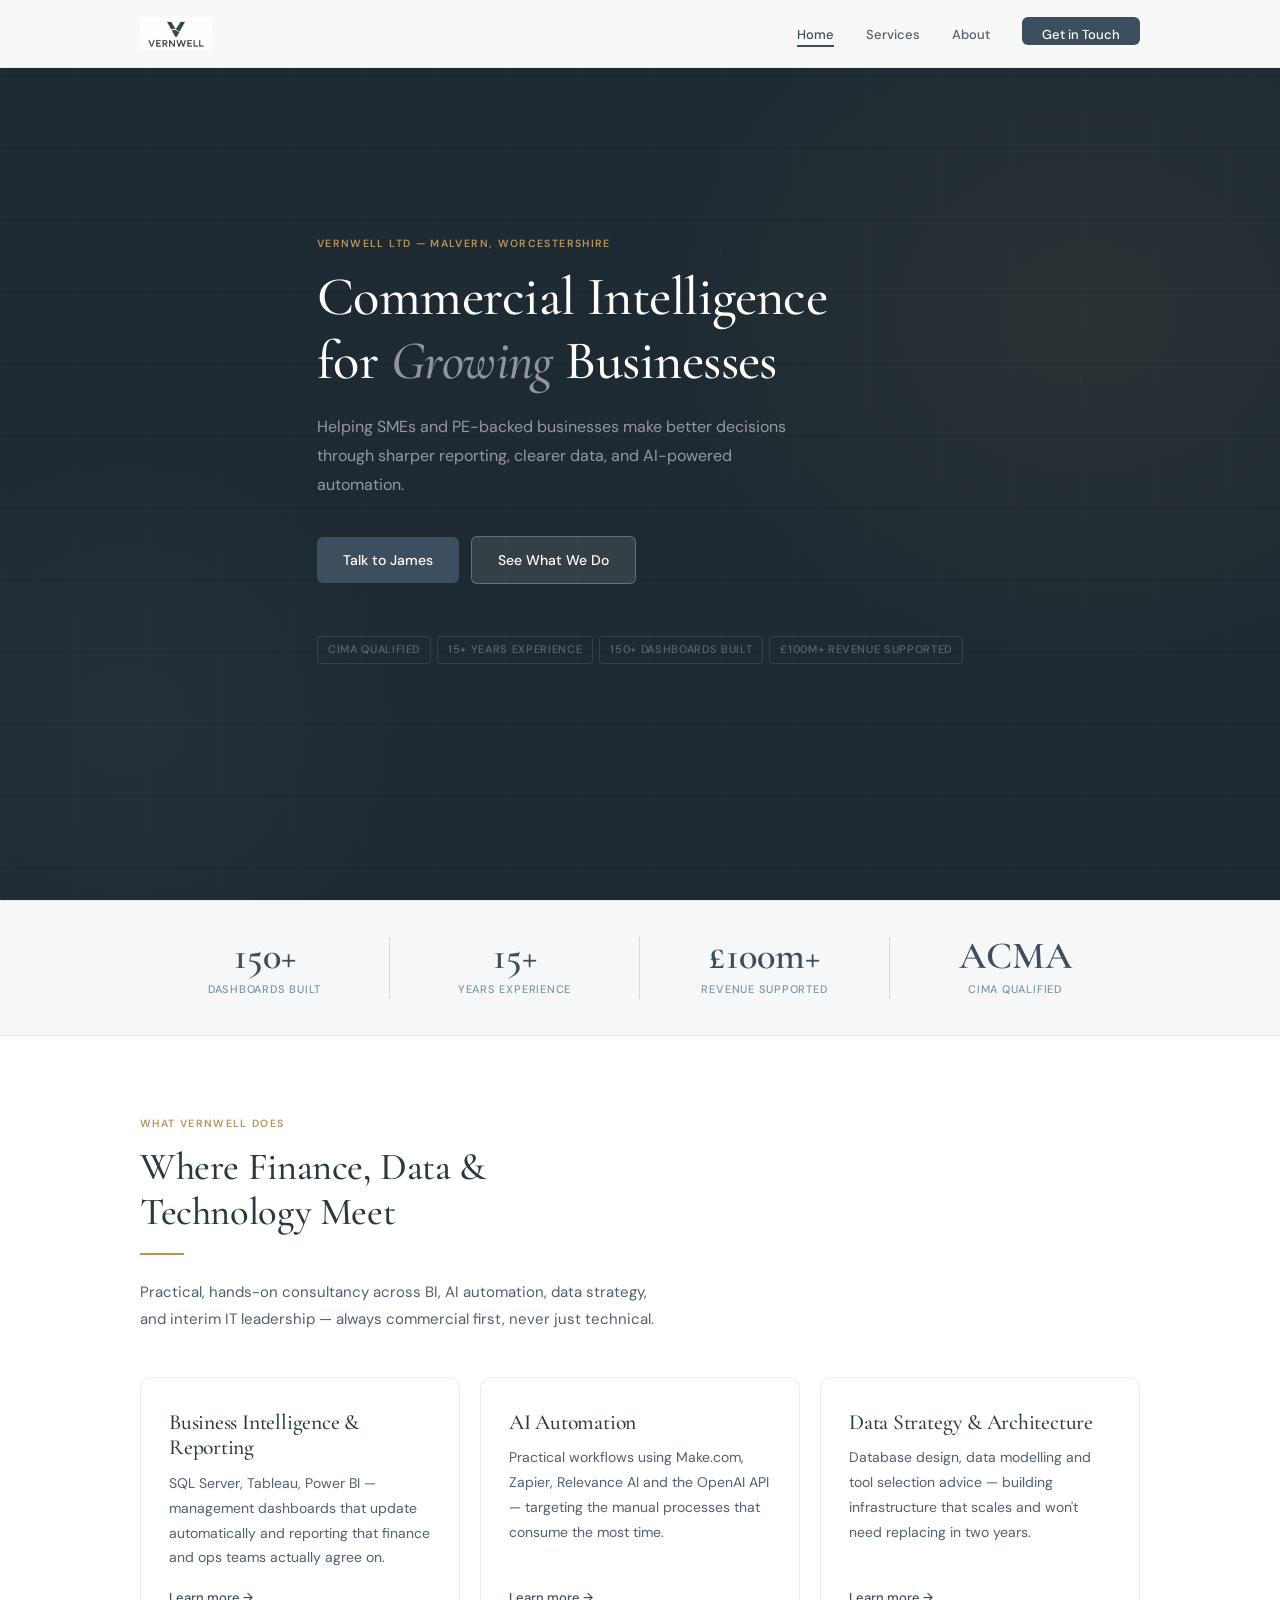
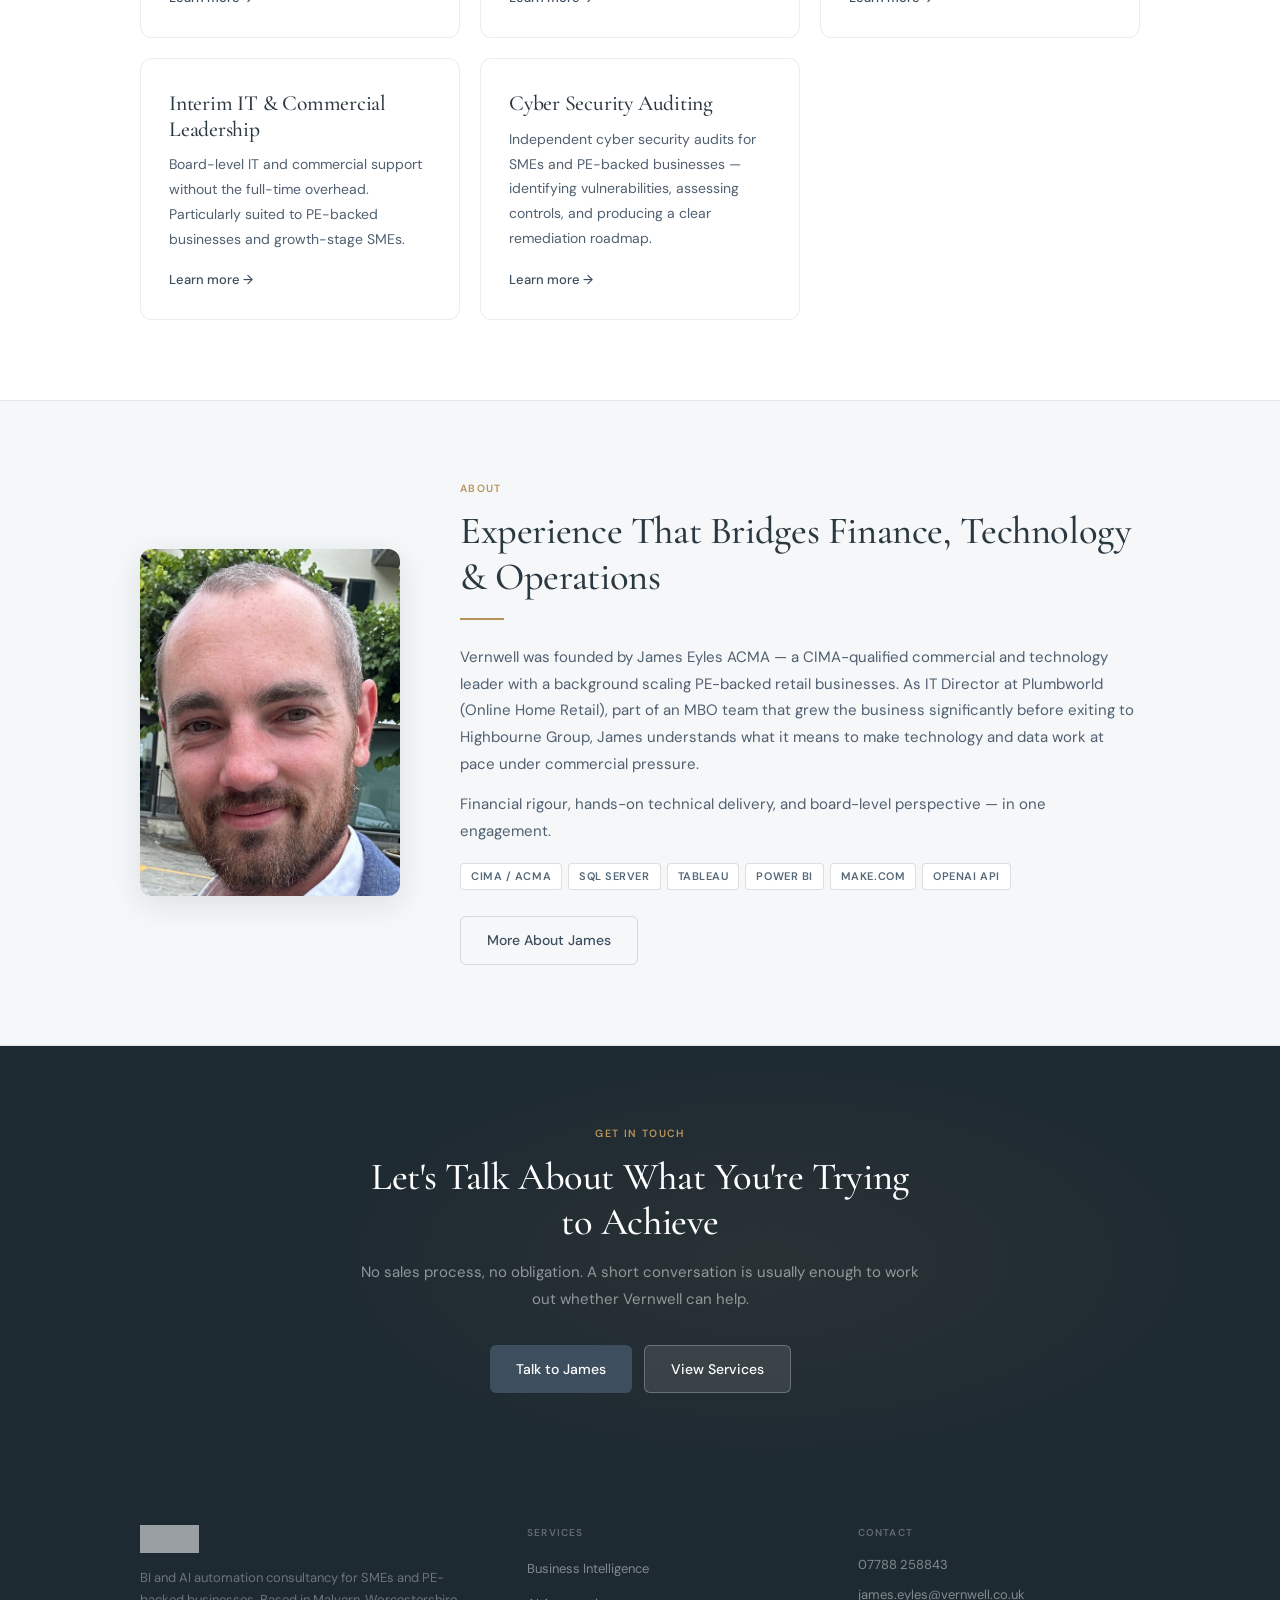
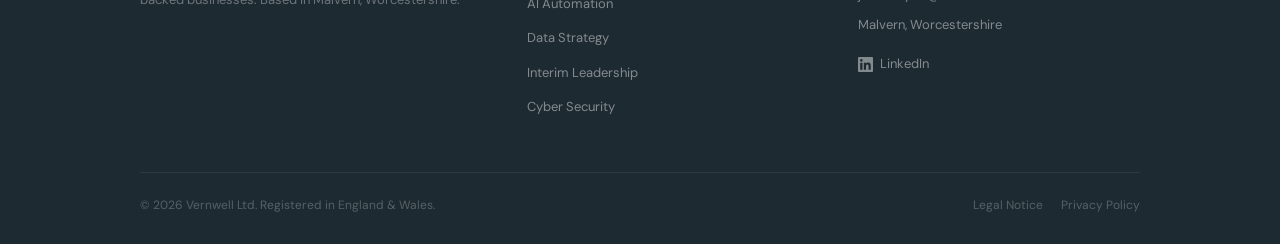
==== commit 8ca25119: "updates" ====
--- a/index.html
+++ b/index.html
@@ -129,28 +129,29 @@
     </div>
     <div class="services-grid">
       <div class="service-card fade-up">
-        <div class="service-num">01</div>
         <h3>Business Intelligence &amp; Reporting</h3>
         <p>SQL Server, Tableau, Power BI — management dashboards that update automatically and reporting that finance and ops teams actually agree on.</p>
         <a href="services.html#bi" class="service-link">Learn more →</a>
       </div>
       <div class="service-card fade-up" style="transition-delay:.08s">
-        <div class="service-num">02</div>
         <h3>AI Automation</h3>
         <p>Practical workflows using Make.com, Zapier, Relevance AI and the OpenAI API — targeting the manual processes that consume the most time.</p>
         <a href="services.html#ai" class="service-link">Learn more →</a>
       </div>
       <div class="service-card fade-up" style="transition-delay:.12s">
-        <div class="service-num">03</div>
         <h3>Data Strategy &amp; Architecture</h3>
         <p>Database design, data modelling and tool selection advice — building infrastructure that scales and won't need replacing in two years.</p>
         <a href="services.html#data" class="service-link">Learn more →</a>
       </div>
       <div class="service-card fade-up" style="transition-delay:.16s">
-        <div class="service-num">04</div>
         <h3>Interim IT &amp; Commercial Leadership</h3>
         <p>Board-level IT and commercial support without the full-time overhead. Particularly suited to PE-backed businesses and growth-stage SMEs.</p>
         <a href="services.html#interim" class="service-link">Learn more →</a>
+      </div>
+      <div class="service-card fade-up" style="transition-delay:.20s">
+        <h3>Cyber Security Auditing</h3>
+        <p>Independent cyber security audits for SMEs and PE-backed businesses — identifying vulnerabilities, assessing controls, and producing a clear remediation roadmap.</p>
+        <a href="services.html#cyber" class="service-link">Learn more →</a>
       </div>
     </div>
   </div>
--- a/style.css
+++ b/style.css
@@ -214,7 +214,7 @@
 /* ---- SERVICE CARDS ---- */
 .services-grid {
   display: grid;
-  grid-template-columns: repeat(2, 1fr);
+  grid-template-columns: repeat(3, 1fr);
   gap: 20px;
 }
 .service-card {
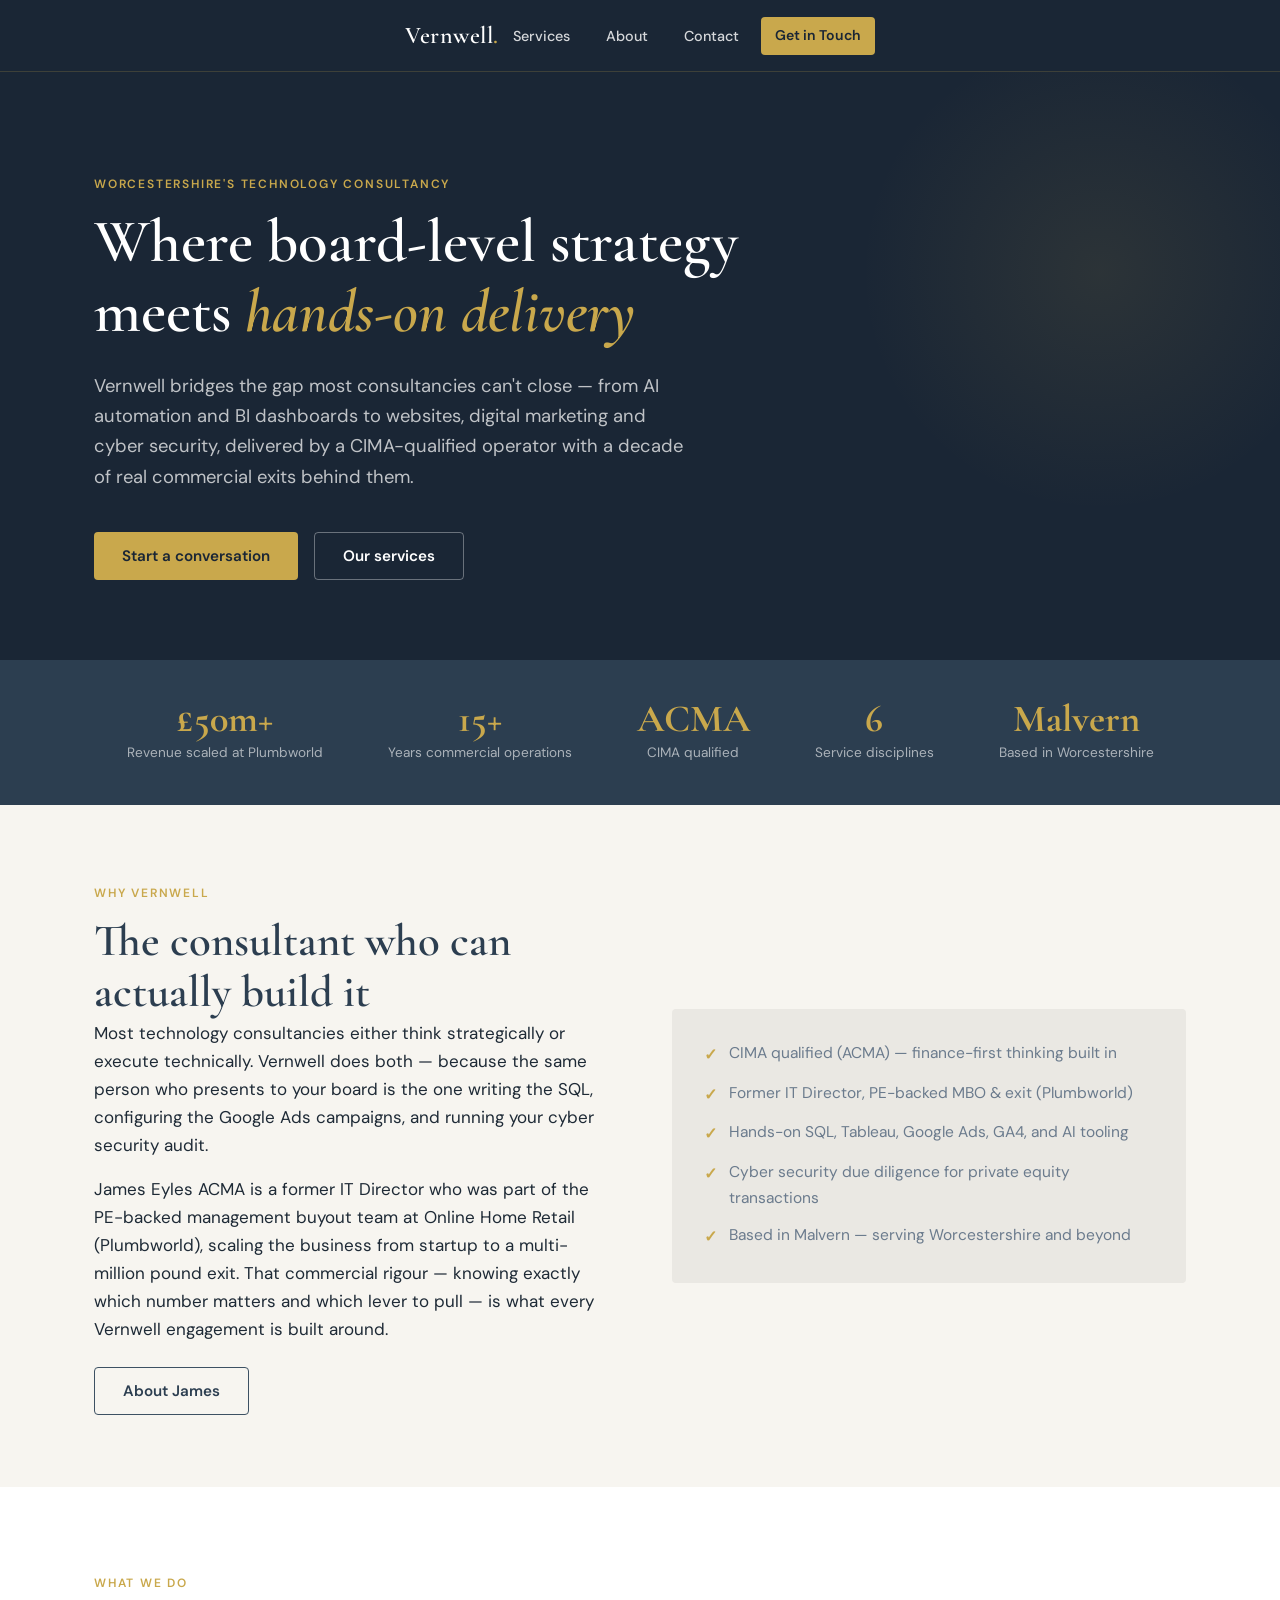
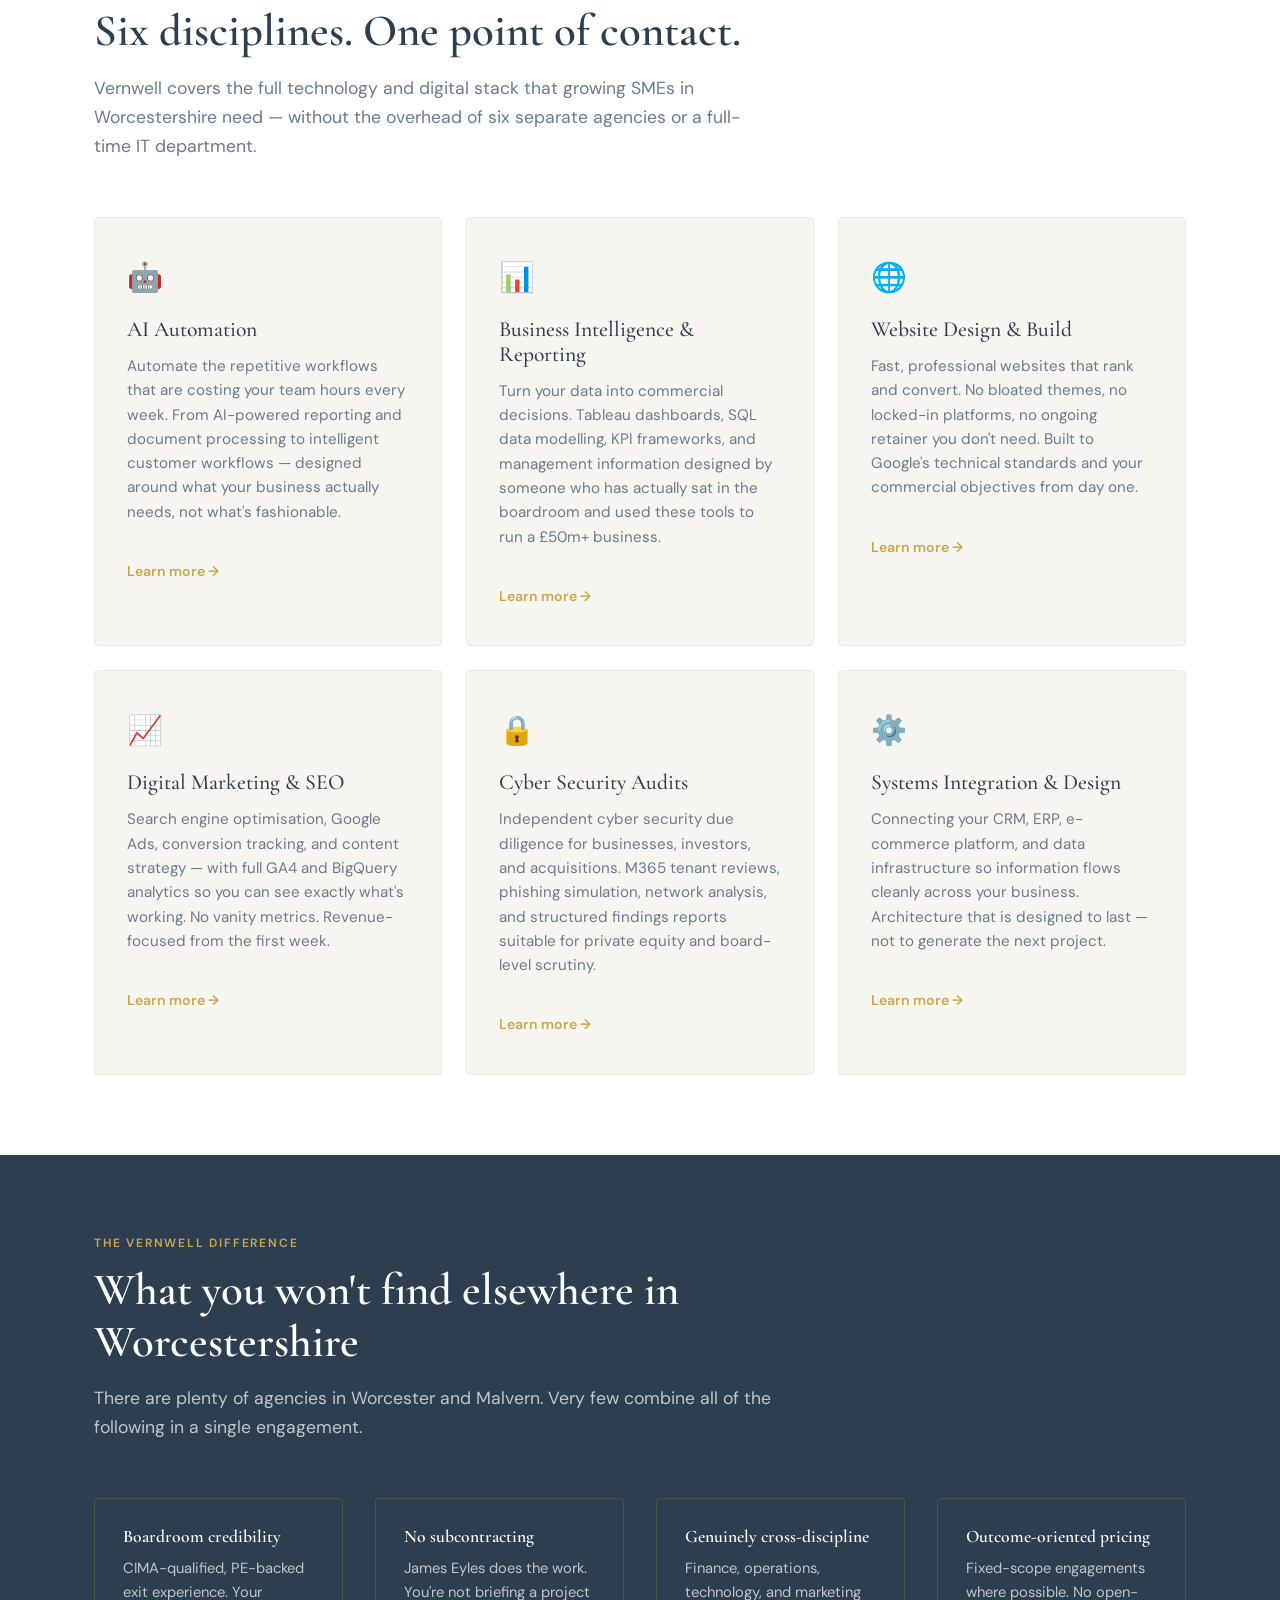
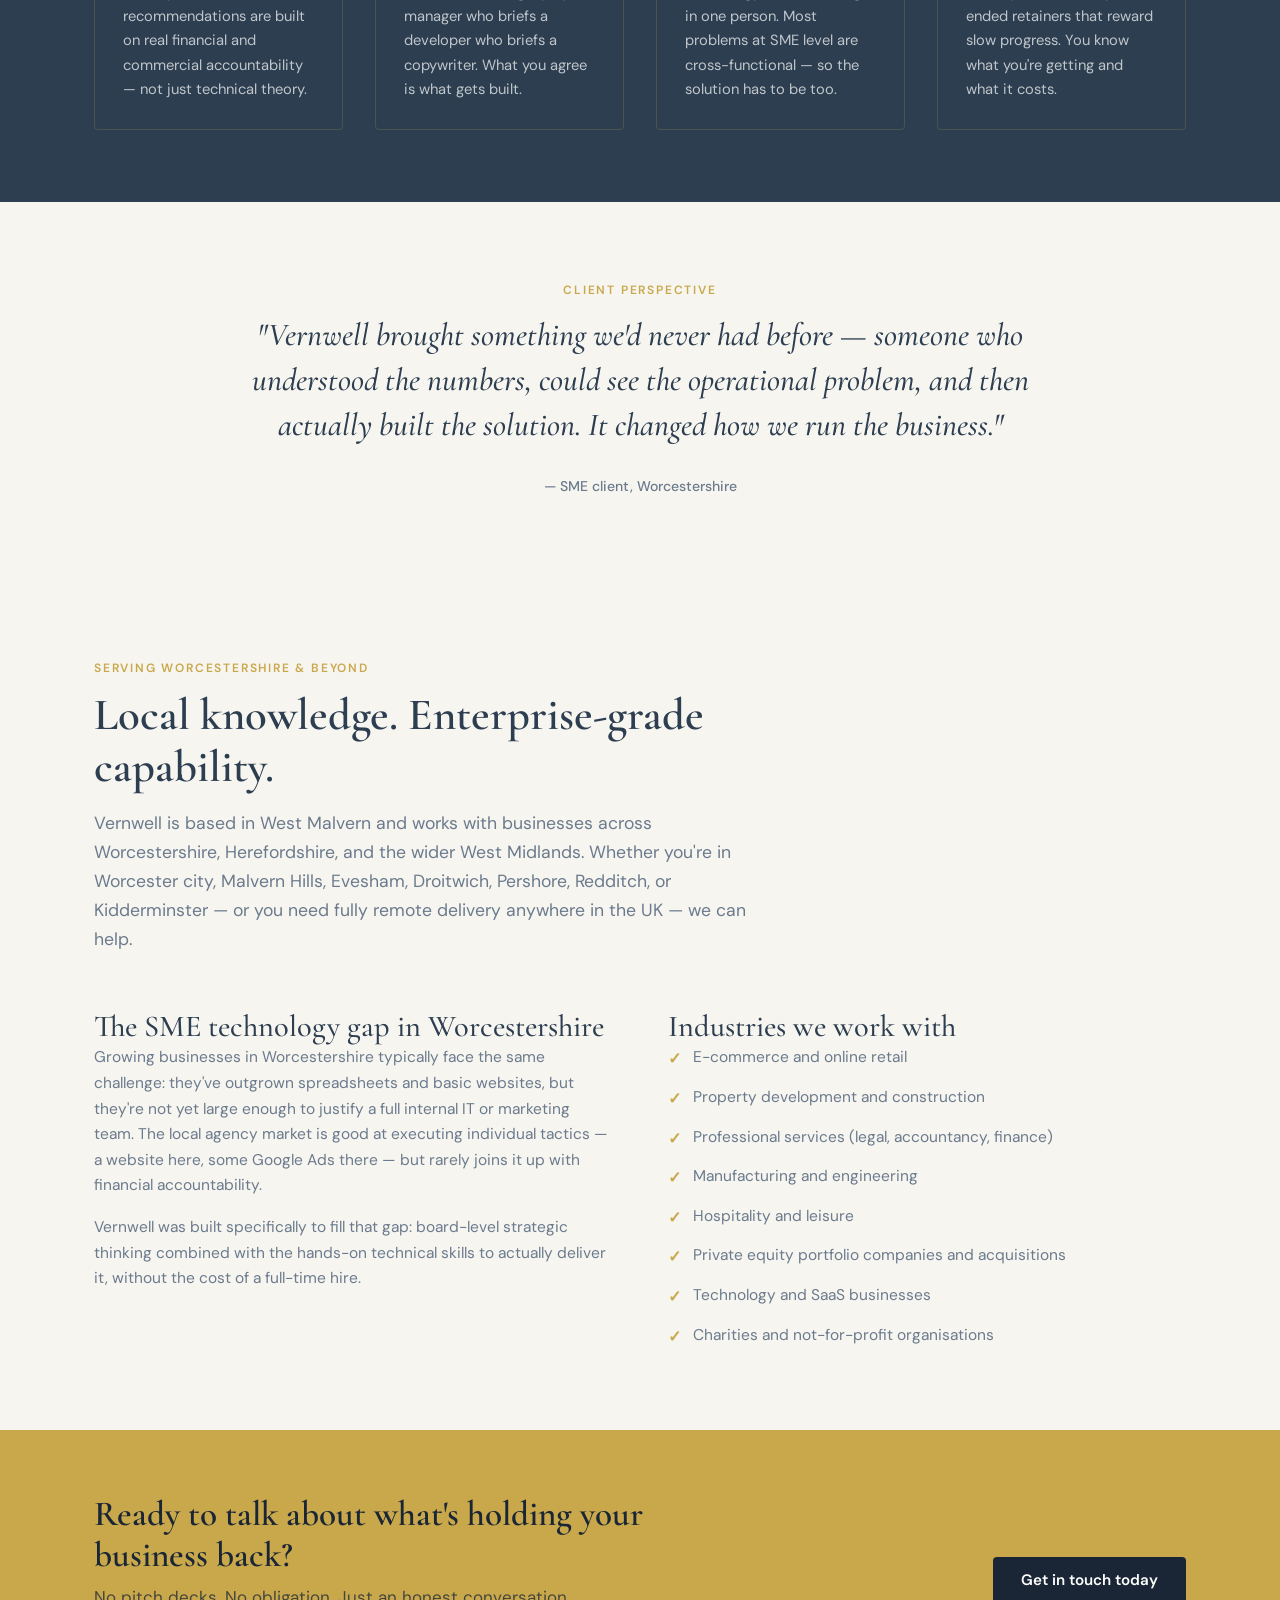
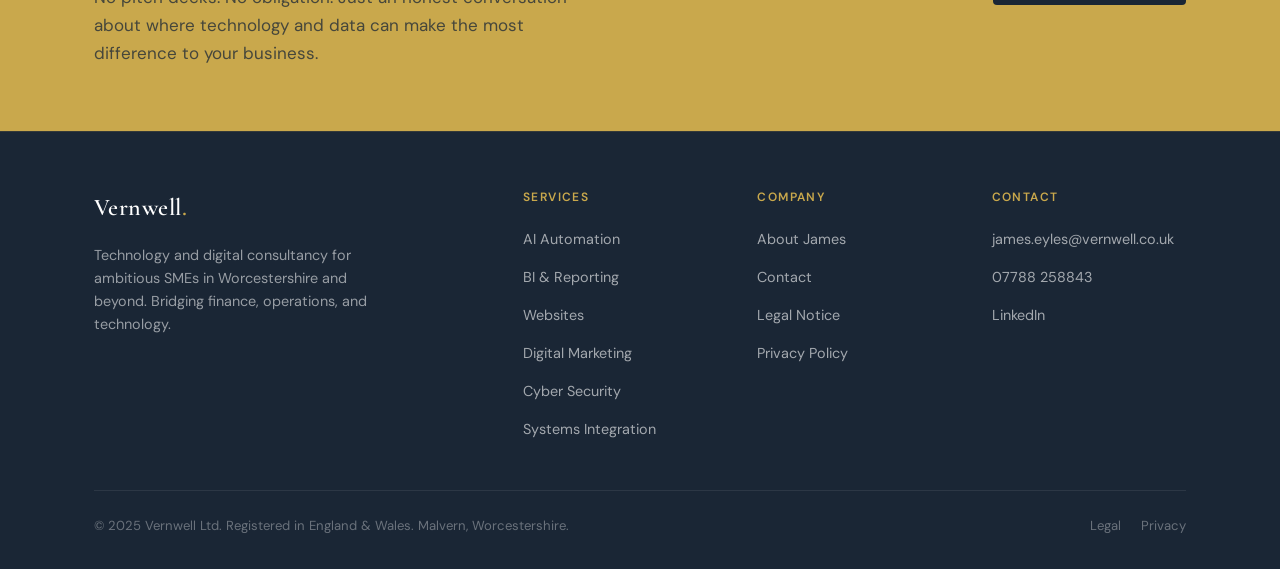
==== commit d2356d00: "change site format" ====
--- a/index.html
+++ b/index.html
@@ -3,202 +3,316 @@
 <head>
 <meta charset="UTF-8">
 <meta name="viewport" content="width=device-width, initial-scale=1.0">
-<title>Vernwell Ltd | BI & AI Automation Consultancy | Malvern</title>
-<meta name="description" content="BI and AI automation consultancy for SMEs and PE-backed businesses. Reporting, dashboards, SQL, data strategy. CIMA-qualified. Board-level experience. Malvern & London.">
+<title>IT Consultancy Worcestershire | AI Automation, BI & Digital Marketing | Vernwell Ltd</title>
+<meta name="description" content="Vernwell Ltd is Worcestershire's leading technology and digital consultancy. AI automation, BI & analytics, website design, SEO, digital marketing and cyber security audits for SMEs across Malvern, Worcester, and the wider Midlands.">
+<meta name="keywords" content="IT consultancy Worcestershire, AI automation Malvern, BI reporting Worcester, digital marketing Worcestershire, cyber security audit Worcester, website design Malvern, systems integration Worcestershire">
 <link rel="canonical" href="https://www.vernwell.co.uk/">
-<link rel="stylesheet" href="style.css">
-<link rel="icon" type="image/x-icon" href="images/favicon.ico">
-<link rel="apple-touch-icon" sizes="180x180" href="images/apple-touch-icon.png">
+<link rel="stylesheet" href="/style.css">
+<link rel="icon" type="image/x-icon" href="/images/favicon.ico">
+
+<!-- Open Graph -->
+<meta property="og:title" content="Vernwell Ltd | IT & Digital Consultancy, Worcestershire">
+<meta property="og:description" content="Board-level technology consultancy for Worcestershire SMEs. AI automation, BI, digital marketing, websites, cyber security.">
+<meta property="og:url" content="https://www.vernwell.co.uk/">
+<meta property="og:type" content="website">
+
+<!-- Schema: LocalBusiness -->
 <script type="application/ld+json">
-{"@context":"https://schema.org","@graph":[{"@type":"Organization","name":"Vernwell Ltd","url":"https://www.vernwell.co.uk","description":"Business intelligence and AI automation consultancy for SMEs and PE-backed businesses.","telephone":"07788258843","email":"james.eyles@vernwell.co.uk","address":{"@type":"PostalAddress","streetAddress":"The Hermitage, Westminster Bank","addressLocality":"Malvern","addressRegion":"Worcestershire","postalCode":"WR14 4BN","addressCountry":"GB"},"areaServed":["United Kingdom","Midlands","London","Worcestershire"],"sameAs":["https://uk.linkedin.com/in/james-eyles-acma-44282033"]},{"@type":"Person","name":"James Eyles","honorificSuffix":"ACMA","jobTitle":"Founder and Principal Consultant","worksFor":{"@type":"Organization","name":"Vernwell Ltd"},"url":"https://www.vernwell.co.uk/about.html","sameAs":["https://uk.linkedin.com/in/james-eyles-acma-44282033"]}]}
+{
+  "@context": "https://schema.org",
+  "@type": "LocalBusiness",
+  "name": "Vernwell Ltd",
+  "description": "Technology and digital consultancy for SMEs in Worcestershire and the West Midlands. Services include AI automation, business intelligence, digital marketing, website design, cyber security audits and systems integration.",
+  "url": "https://www.vernwell.co.uk",
+  "telephone": "07788258843",
+  "email": "james.eyles@vernwell.co.uk",
+  "address": {
+    "@type": "PostalAddress",
+    "streetAddress": "The Hermitage, Westminster Bank",
+    "addressLocality": "Malvern",
+    "addressRegion": "Worcestershire",
+    "postalCode": "WR14 4BN",
+    "addressCountry": "GB"
+  },
+  "geo": {
+    "@type": "GeoCoordinates",
+    "latitude": 52.1073,
+    "longitude": -2.3273
+  },
+  "areaServed": [
+    "Worcestershire", "Malvern", "Worcester", "Herefordshire", "West Midlands"
+  ],
+  "founder": {
+    "@type": "Person",
+    "name": "James Eyles ACMA",
+    "jobTitle": "Founder & Principal Consultant"
+  },
+  "sameAs": [
+    "https://www.linkedin.com/company/vernwell"
+  ]
+}
 </script>
-<style>
-/* HERO */
-.hero {
-  min-height: 100vh;
-  background: var(--slate-deep);
-  display: flex;
-  align-items: center;
-  padding-top: var(--nav-h);
-  position: relative;
-  overflow: hidden;
-}
-.hero::before {
-  content: '';
-  position: absolute; inset: 0;
-  background:
-    radial-gradient(ellipse 55% 65% at 85% 35%, rgba(184,147,90,0.08) 0%, transparent 60%),
-    radial-gradient(ellipse 40% 55% at 10% 80%, rgba(200,221,232,0.04) 0%, transparent 55%);
-  pointer-events: none;
-}
-.hero-grid {
-  position: absolute; inset: 0;
-  background-image: linear-gradient(rgba(255,255,255,0.018) 1px, transparent 1px), linear-gradient(90deg, rgba(255,255,255,0.018) 1px, transparent 1px);
-  background-size: 72px 72px;
-  pointer-events: none;
-}
-.hero-content { position: relative; z-index: 2; max-width: 660px; padding: 72px 0; }
-.hero h1 { color: var(--white); margin-bottom: 20px; }
-.hero h1 em { font-style: italic; color: rgba(255,255,255,0.5); }
-.hero-sub { font-size: 1rem; color: rgba(255,255,255,0.52); max-width: 480px; margin-bottom: 36px; line-height: 1.8; }
-.hero-actions { display: flex; gap: 12px; flex-wrap: wrap; align-items: center; }
-.hero-badges {
-  display: flex;
-  flex-wrap: wrap;
-  gap: 6px;
-  margin-top: 52px;
-  align-items: center;
-}
-.hero-badge {
-  font-size: 11px;
-  font-weight: 500;
-  letter-spacing: 0.06em;
-  text-transform: uppercase;
-  color: rgba(255,255,255,0.28);
-  padding: 4px 10px;
-  border: 1px solid rgba(255,255,255,0.1);
-  border-radius: 3px;
-}
-
-/* SERVICES */
-.section-intro { max-width: 520px; margin-bottom: 44px; }
-.section-intro h2 { margin-bottom: 8px; }
-
-/* ABOUT STRIP */
-.about-strip { background: var(--slate-pale); border-top: 1px solid var(--border); border-bottom: 1px solid var(--border); }
-.about-strip-inner { display: grid; grid-template-columns: 260px 1fr; gap: 60px; align-items: center; }
-.about-photo img { width: 100%; aspect-ratio: 3/4; object-fit: cover; object-position: center 12%; border-radius: var(--radius-lg); display: block; box-shadow: var(--shadow-lg); }
-.about-text h2 { margin-bottom: 8px; }
-.about-text p { margin-bottom: 14px; }
-.creds { display: flex; flex-wrap: wrap; gap: 6px; margin: 18px 0 26px; }
-.cred { font-size: 11px; font-weight: 600; letter-spacing: 0.05em; text-transform: uppercase; padding: 4px 10px; border-radius: 4px; background: var(--white); color: var(--slate-mid); border: 1px solid var(--border-med); }
-
-@media (max-width: 860px) {
-  .hero-content { padding: 52px 0; }
-  .about-strip-inner { grid-template-columns: 1fr; gap: 28px; }
-  .about-photo { max-width: 200px; }
-}
-</style>
 </head>
 <body>
-<script src="nav.js"></script>
-<script>document.write(getNavHTML('home'));</script>
-
-<!-- HERO -->
-<section class="hero" style="padding:0">
-  <div class="container">
-    <div class="hero-content">
-      <span class="eyebrow">Vernwell Ltd — Malvern, Worcestershire</span>
-      <h1>Commercial Intelligence<br>for <em>Growing</em> Businesses</h1>
-      <p class="hero-sub">Helping SMEs and PE-backed businesses make better decisions through sharper reporting, clearer data, and AI-powered automation.</p>
-      <div class="hero-actions">
-        <a href="contact.html" class="btn btn-primary">Talk to James</a>
-        <a href="services.html" class="btn btn-ghost">See What We Do</a>
-      </div>
-      <div class="hero-badges">
-        <span class="hero-badge">CIMA Qualified</span>
-        <span class="hero-badge">15+ Years Experience</span>
-        <span class="hero-badge">150+ Dashboards Built</span>
-        <span class="hero-badge">£100m+ Revenue Supported</span>
-      </div>
-    </div>
-  </div>
-  <div class="hero-grid"></div>
-</section>
-
-<!-- STATS -->
-<div class="stats-bar">
-  <div class="container">
-    <div class="stats-grid">
-      <div class="stat-item fade-up"><div class="stat-num">150+</div><div class="stat-label">Dashboards Built</div></div>
-      <div class="stat-item fade-up" style="transition-delay:.08s"><div class="stat-num">15+</div><div class="stat-label">Years Experience</div></div>
-      <div class="stat-item fade-up" style="transition-delay:.16s"><div class="stat-num">£100m+</div><div class="stat-label">Revenue Supported</div></div>
-      <div class="stat-item fade-up" style="transition-delay:.24s"><div class="stat-num">ACMA</div><div class="stat-label">CIMA Qualified</div></div>
+
+<script src="/nav.js"></script>
+<script>document.write(getNavHTML('/'));</script>
+
+<!-- ── HERO ──────────────────────────────────────────────── -->
+<section class="hero">
+  <div class="container">
+    <span class="eyebrow">Worcestershire's Technology Consultancy</span>
+    <h1>Where board-level strategy<br>meets <em>hands-on delivery</em></h1>
+    <p class="hero-sub">Vernwell bridges the gap most consultancies can't close — from AI automation and BI dashboards to websites, digital marketing and cyber security, delivered by a CIMA-qualified operator with a decade of real commercial exits behind them.</p>
+    <div class="hero-actions">
+      <a href="/contact/" class="btn btn-primary">Start a conversation</a>
+      <a href="/services/" class="btn btn-outline">Our services</a>
+    </div>
+  </div>
+</section>
+
+<!-- ── STAT BAR ──────────────────────────────────────────── -->
+<div class="stat-bar">
+  <div class="container">
+    <div class="stat-bar-inner">
+      <div class="stat-item">
+        <div class="stat-number">£50m+</div>
+        <div class="stat-label">Revenue scaled at Plumbworld</div>
+      </div>
+      <div class="stat-item">
+        <div class="stat-number">15+</div>
+        <div class="stat-label">Years commercial operations</div>
+      </div>
+      <div class="stat-item">
+        <div class="stat-number">ACMA</div>
+        <div class="stat-label">CIMA qualified</div>
+      </div>
+      <div class="stat-item">
+        <div class="stat-number">6</div>
+        <div class="stat-label">Service disciplines</div>
+      </div>
+      <div class="stat-item">
+        <div class="stat-number">Malvern</div>
+        <div class="stat-label">Based in Worcestershire</div>
+      </div>
     </div>
   </div>
 </div>
 
-<!-- SERVICES -->
+<!-- ── INTRO ─────────────────────────────────────────────── -->
+<section class="intro-strip">
+  <div class="container">
+    <div class="intro-grid">
+      <div>
+        <span class="eyebrow">Why Vernwell</span>
+        <h2>The consultant who can actually build it</h2>
+        <p>Most technology consultancies either think strategically or execute technically. Vernwell does both — because the same person who presents to your board is the one writing the SQL, configuring the Google Ads campaigns, and running your cyber security audit.</p>
+        <p>James Eyles ACMA is a former IT Director who was part of the PE-backed management buyout team at Online Home Retail (Plumbworld), scaling the business from startup to a multi-million pound exit. That commercial rigour — knowing exactly which number matters and which lever to pull — is what every Vernwell engagement is built around.</p>
+        <a href="/about/" class="btn btn-outline-dark" style="margin-top:8px;">About James</a>
+      </div>
+      <div>
+        <img src="/images/james-eyles.jpg" alt="James Eyles ACMA, Founder of Vernwell Ltd, Malvern" onerror="this.style.display='none'">
+        <div style="background:var(--light);border-radius:4px;padding:32px;margin-top:0;" id="credential-strip">
+          <ul class="checklist">
+            <li>CIMA qualified (ACMA) — finance-first thinking built in</li>
+            <li>Former IT Director, PE-backed MBO &amp; exit (Plumbworld)</li>
+            <li>Hands-on SQL, Tableau, Google Ads, GA4, and AI tooling</li>
+            <li>Cyber security due diligence for private equity transactions</li>
+            <li>Based in Malvern — serving Worcestershire and beyond</li>
+          </ul>
+        </div>
+      </div>
+    </div>
+  </div>
+</section>
+
+<!-- ── SERVICES OVERVIEW ─────────────────────────────────── -->
 <section>
   <div class="container">
-    <div class="section-intro fade-up">
-      <span class="eyebrow">What Vernwell Does</span>
-      <h2>Where Finance, Data &amp; Technology Meet</h2>
-      <div class="divider"></div>
-      <p>Practical, hands-on consultancy across BI, AI automation, data strategy, and interim IT leadership — always commercial first, never just technical.</p>
-    </div>
+    <div class="section-header">
+      <span class="eyebrow">What We Do</span>
+      <h2>Six disciplines. One point of contact.</h2>
+      <p>Vernwell covers the full technology and digital stack that growing SMEs in Worcestershire need — without the overhead of six separate agencies or a full-time IT department.</p>
+    </div>
+
     <div class="services-grid">
-      <div class="service-card fade-up">
-        <h3>Business Intelligence &amp; Reporting</h3>
-        <p>SQL Server, Tableau, Power BI — management dashboards that update automatically and reporting that finance and ops teams actually agree on.</p>
-        <a href="services.html#bi" class="service-link">Learn more →</a>
-      </div>
-      <div class="service-card fade-up" style="transition-delay:.08s">
+
+      <div class="service-card">
+        <span class="service-icon">🤖</span>
         <h3>AI Automation</h3>
-        <p>Practical workflows using Make.com, Zapier, Relevance AI and the OpenAI API — targeting the manual processes that consume the most time.</p>
-        <a href="services.html#ai" class="service-link">Learn more →</a>
-      </div>
-      <div class="service-card fade-up" style="transition-delay:.12s">
-        <h3>Data Strategy &amp; Architecture</h3>
-        <p>Database design, data modelling and tool selection advice — building infrastructure that scales and won't need replacing in two years.</p>
-        <a href="services.html#data" class="service-link">Learn more →</a>
-      </div>
-      <div class="service-card fade-up" style="transition-delay:.16s">
-        <h3>Interim IT &amp; Commercial Leadership</h3>
-        <p>Board-level IT and commercial support without the full-time overhead. Particularly suited to PE-backed businesses and growth-stage SMEs.</p>
-        <a href="services.html#interim" class="service-link">Learn more →</a>
-      </div>
-      <div class="service-card fade-up" style="transition-delay:.20s">
-        <h3>Cyber Security Auditing</h3>
-        <p>Independent cyber security audits for SMEs and PE-backed businesses — identifying vulnerabilities, assessing controls, and producing a clear remediation roadmap.</p>
-        <a href="services.html#cyber" class="service-link">Learn more →</a>
-      </div>
-    </div>
-  </div>
-</section>
-
-<!-- ABOUT STRIP -->
-<section class="about-strip">
-  <div class="container">
-    <div class="about-strip-inner">
-      <div class="about-photo fade-up">
-        <img src="images/james.jpg" alt="James Eyles ACMA — Founder, Vernwell Ltd">
-      </div>
-      <div class="about-text fade-up" style="transition-delay:.12s">
-        <span class="eyebrow">About</span>
-        <h2>Experience That Bridges Finance, Technology &amp; Operations</h2>
-        <div class="divider"></div>
-        <p>Vernwell was founded by James Eyles ACMA — a CIMA-qualified commercial and technology leader with a background scaling PE-backed retail businesses. As IT Director at Plumbworld (Online Home Retail), part of an MBO team that grew the business significantly before exiting to Highbourne Group, James understands what it means to make technology and data work at pace under commercial pressure.</p>
-        <p>Financial rigour, hands-on technical delivery, and board-level perspective — in one engagement.</p>
-        <div class="creds">
-          <span class="cred">CIMA / ACMA</span>
-          <span class="cred">SQL Server</span>
-          <span class="cred">Tableau</span>
-          <span class="cred">Power BI</span>
-          <span class="cred">Make.com</span>
-          <span class="cred">OpenAI API</span>
-        </div>
-        <a href="about.html" class="btn btn-outline">More About James</a>
-      </div>
-    </div>
-  </div>
-</section>
-
-<!-- CTA -->
-<section class="cta-section">
-  <div class="container">
-    <div class="cta-inner fade-up">
-      <span class="eyebrow" style="text-align:center">Get in Touch</span>
-      <h2>Let's Talk About What You're Trying to Achieve</h2>
-      <p>No sales process, no obligation. A short conversation is usually enough to work out whether Vernwell can help.</p>
-      <div class="cta-actions">
-        <a href="contact.html" class="btn btn-primary">Talk to James</a>
-        <a href="services.html" class="btn btn-ghost">View Services</a>
-      </div>
-    </div>
-  </div>
-</section>
-
-<script>document.write(getFooterHTML()); initNav();</script>
+        <p>Automate the repetitive workflows that are costing your team hours every week. From AI-powered reporting and document processing to intelligent customer workflows — designed around what your business actually needs, not what's fashionable.</p>
+        <a href="/services/#ai-automation" class="card-link">Learn more →</a>
+      </div>
+
+      <div class="service-card">
+        <span class="service-icon">📊</span>
+        <h3>Business Intelligence & Reporting</h3>
+        <p>Turn your data into commercial decisions. Tableau dashboards, SQL data modelling, KPI frameworks, and management information designed by someone who has actually sat in the boardroom and used these tools to run a £50m+ business.</p>
+        <a href="/services/#bi-reporting" class="card-link">Learn more →</a>
+      </div>
+
+      <div class="service-card">
+        <span class="service-icon">🌐</span>
+        <h3>Website Design & Build</h3>
+        <p>Fast, professional websites that rank and convert. No bloated themes, no locked-in platforms, no ongoing retainer you don't need. Built to Google's technical standards and your commercial objectives from day one.</p>
+        <a href="/services/#websites" class="card-link">Learn more →</a>
+      </div>
+
+      <div class="service-card">
+        <span class="service-icon">📈</span>
+        <h3>Digital Marketing & SEO</h3>
+        <p>Search engine optimisation, Google Ads, conversion tracking, and content strategy — with full GA4 and BigQuery analytics so you can see exactly what's working. No vanity metrics. Revenue-focused from the first week.</p>
+        <a href="/services/#digital-marketing" class="card-link">Learn more →</a>
+      </div>
+
+      <div class="service-card">
+        <span class="service-icon">🔒</span>
+        <h3>Cyber Security Audits</h3>
+        <p>Independent cyber security due diligence for businesses, investors, and acquisitions. M365 tenant reviews, phishing simulation, network analysis, and structured findings reports suitable for private equity and board-level scrutiny.</p>
+        <a href="/services/#cyber-security" class="card-link">Learn more →</a>
+      </div>
+
+      <div class="service-card">
+        <span class="service-icon">⚙️</span>
+        <h3>Systems Integration & Design</h3>
+        <p>Connecting your CRM, ERP, e-commerce platform, and data infrastructure so information flows cleanly across your business. Architecture that is designed to last — not to generate the next project.</p>
+        <a href="/services/#systems" class="card-link">Learn more →</a>
+      </div>
+
+    </div>
+  </div>
+</section>
+
+<!-- ── DIFFERENTIATOR STRIP ──────────────────────────────── -->
+<div class="diff-strip">
+  <div class="container">
+    <div class="section-header">
+      <span class="eyebrow">The Vernwell Difference</span>
+      <h2 style="color:var(--white);">What you won't find elsewhere in Worcestershire</h2>
+      <p>There are plenty of agencies in Worcester and Malvern. Very few combine all of the following in a single engagement.</p>
+    </div>
+    <div class="diff-grid">
+      <div class="diff-item">
+        <h4>Boardroom credibility</h4>
+        <p>CIMA-qualified, PE-backed exit experience. Your recommendations are built on real financial and commercial accountability — not just technical theory.</p>
+      </div>
+      <div class="diff-item">
+        <h4>No subcontracting</h4>
+        <p>James Eyles does the work. You're not briefing a project manager who briefs a developer who briefs a copywriter. What you agree is what gets built.</p>
+      </div>
+      <div class="diff-item">
+        <h4>Genuinely cross-discipline</h4>
+        <p>Finance, operations, technology, and marketing in one person. Most problems at SME level are cross-functional — so the solution has to be too.</p>
+      </div>
+      <div class="diff-item">
+        <h4>Outcome-oriented pricing</h4>
+        <p>Fixed-scope engagements where possible. No open-ended retainers that reward slow progress. You know what you're getting and what it costs.</p>
+      </div>
+    </div>
+  </div>
+</div>
+
+<!-- ── TESTIMONIAL ───────────────────────────────────────── -->
+<section class="testimonial-strip">
+  <div class="container">
+    <div class="testimonial-card">
+      <span class="eyebrow">Client Perspective</span>
+      <blockquote>"Vernwell brought something we'd never had before — someone who understood the numbers, could see the operational problem, and then actually built the solution. It changed how we run the business."</blockquote>
+      <cite>— SME client, Worcestershire</cite>
+    </div>
+  </div>
+</section>
+
+<!-- ── LOCAL SEO SECTION ─────────────────────────────────── -->
+<section style="background:var(--off-white);">
+  <div class="container">
+    <div class="section-header">
+      <span class="eyebrow">Serving Worcestershire & Beyond</span>
+      <h2>Local knowledge. Enterprise-grade capability.</h2>
+      <p>Vernwell is based in West Malvern and works with businesses across Worcestershire, Herefordshire, and the wider West Midlands. Whether you're in Worcester city, Malvern Hills, Evesham, Droitwich, Pershore, Redditch, or Kidderminster — or you need fully remote delivery anywhere in the UK — we can help.</p>
+    </div>
+    <div class="two-col-text">
+      <div>
+        <h3>The SME technology gap in Worcestershire</h3>
+        <p>Growing businesses in Worcestershire typically face the same challenge: they've outgrown spreadsheets and basic websites, but they're not yet large enough to justify a full internal IT or marketing team. The local agency market is good at executing individual tactics — a website here, some Google Ads there — but rarely joins it up with financial accountability.</p>
+        <p>Vernwell was built specifically to fill that gap: board-level strategic thinking combined with the hands-on technical skills to actually deliver it, without the cost of a full-time hire.</p>
+      </div>
+      <div>
+        <h3>Industries we work with</h3>
+        <ul class="checklist">
+          <li>E-commerce and online retail</li>
+          <li>Property development and construction</li>
+          <li>Professional services (legal, accountancy, finance)</li>
+          <li>Manufacturing and engineering</li>
+          <li>Hospitality and leisure</li>
+          <li>Private equity portfolio companies and acquisitions</li>
+          <li>Technology and SaaS businesses</li>
+          <li>Charities and not-for-profit organisations</li>
+        </ul>
+      </div>
+    </div>
+  </div>
+</section>
+
+<!-- ── CTA BAND ──────────────────────────────────────────── -->
+<div class="cta-band">
+  <div class="container">
+    <div class="cta-band-inner">
+      <div>
+        <h2>Ready to talk about what's holding your business back?</h2>
+        <p>No pitch decks. No obligation. Just an honest conversation about where technology and data can make the most difference to your business.</p>
+      </div>
+      <a href="/contact/" class="btn btn-dark">Get in touch today</a>
+    </div>
+  </div>
+</div>
+
+<!-- ── FOOTER ────────────────────────────────────────────── -->
+<footer>
+  <div class="container">
+    <div class="footer-grid">
+      <div class="footer-brand">
+        <span class="nav-logo-text">Vernwell<span style="color:var(--gold);">.</span></span>
+        <p>Technology and digital consultancy for ambitious SMEs in Worcestershire and beyond. Bridging finance, operations, and technology.</p>
+      </div>
+      <div class="footer-col">
+        <h5>Services</h5>
+        <ul>
+          <li><a href="/services/#ai-automation">AI Automation</a></li>
+          <li><a href="/services/#bi-reporting">BI & Reporting</a></li>
+          <li><a href="/services/#websites">Websites</a></li>
+          <li><a href="/services/#digital-marketing">Digital Marketing</a></li>
+          <li><a href="/services/#cyber-security">Cyber Security</a></li>
+          <li><a href="/services/#systems">Systems Integration</a></li>
+        </ul>
+      </div>
+      <div class="footer-col">
+        <h5>Company</h5>
+        <ul>
+          <li><a href="/about/">About James</a></li>
+          <li><a href="/contact/">Contact</a></li>
+          <li><a href="/legal/">Legal Notice</a></li>
+          <li><a href="/privacy/">Privacy Policy</a></li>
+        </ul>
+      </div>
+      <div class="footer-col">
+        <h5>Contact</h5>
+        <ul>
+          <li><a href="mailto:james.eyles@vernwell.co.uk">james.eyles@vernwell.co.uk</a></li>
+          <li><a href="tel:07788258843">07788 258843</a></li>
+          <li><a href="https://www.linkedin.com/company/vernwell" target="_blank" rel="noopener">LinkedIn</a></li>
+        </ul>
+      </div>
+    </div>
+    <div class="footer-bottom">
+      <p>© 2025 Vernwell Ltd. Registered in England &amp; Wales. Malvern, Worcestershire.</p>
+      <div style="display:flex;gap:20px;">
+        <a href="/legal/">Legal</a>
+        <a href="/privacy/">Privacy</a>
+      </div>
+    </div>
+  </div>
+</footer>
+
 </body>
 </html>
--- a/style.css
+++ b/style.css
@@ -1,380 +1,748 @@
-/* =============================================
-   VERNWELL LTD — Shared Stylesheet v2
-   ============================================= */
-
-@import url('https://fonts.googleapis.com/css2?family=Cormorant+Garamond:ital,wght@0,400;0,500;0,600;1,400&family=DM+Sans:ital,wght@0,300;0,400;0,500;0,600;1,400&display=swap');
+/* ============================================================
+   VERNWELL LTD — BRAND STYLESHEET
+   Palette: Slate #2C3E50, Gold #C9A84C, Off-white #F7F5F0, Mid #6B7B8D
+   Type: Cormorant Garamond (display) + DM Sans (body)
+   ============================================================ */
+
+@import url('https://fonts.googleapis.com/css2?family=Cormorant+Garamond:ital,wght@0,400;0,500;0,600;0,700;1,400;1,600&family=DM+Sans:wght@300;400;500;600&display=swap');
+
+:root {
+  --slate:    #2C3E50;
+  --slate-dk: #1a2635;
+  --slate-md: #3d5163;
+  --gold:     #C9A84C;
+  --gold-lt:  #e0c070;
+  --off-white:#F7F5F0;
+  --mid:      #6B7B8D;
+  --light:    #EAE8E3;
+  --white:    #ffffff;
+  --text:     #1e2a36;
+  --radius:   4px;
+  --nav-h:    72px;
+}
 
 *, *::before, *::after { box-sizing: border-box; margin: 0; padding: 0; }
 
-:root {
-  --slate:       #3d4f5e;
-  --slate-dark:  #2a3840;
-  --slate-deep:  #1e2a32;
-  --slate-mid:   #556878;
-  --slate-light: #8fa5b5;
-  --slate-tint:  #eef2f5;
-  --slate-pale:  #f5f7f9;
-  --gold:        #b8935a;
-  --white:       #ffffff;
-  --text:        #2a3840;
-  --text-mid:    #506070;
-  --text-light:  #7a96a8;
-  --border:      rgba(61,79,94,0.1);
-  --border-med:  rgba(61,79,94,0.18);
-  --radius:      6px;
-  --radius-lg:   12px;
-  --shadow:      0 2px 12px rgba(30,42,50,0.07);
-  --shadow-lg:   0 8px 32px rgba(30,42,50,0.11);
-  --nav-h:       68px;
-  --t:           all 0.22s ease;
-}
-
 html { scroll-behavior: smooth; }
+
 body {
   font-family: 'DM Sans', sans-serif;
+  font-size: 17px;
+  line-height: 1.65;
   color: var(--text);
   background: var(--white);
-  line-height: 1.6;
-  -webkit-font-smoothing: antialiased;
-}
-
-/* ---- TYPOGRAPHY ---- */
-h1, h2, h3 {
+}
+
+/* ── TYPOGRAPHY ─────────────────────────────────────────── */
+
+h1, h2, h3, h4 {
   font-family: 'Cormorant Garamond', serif;
+  line-height: 1.15;
+  color: var(--slate);
+}
+
+h1 { font-size: clamp(2.4rem, 5vw, 3.8rem); font-weight: 600; }
+h2 { font-size: clamp(1.9rem, 3.5vw, 2.8rem); font-weight: 600; }
+h3 { font-size: clamp(1.4rem, 2.5vw, 1.9rem); font-weight: 500; }
+h4 { font-size: 1.2rem; font-weight: 600; }
+
+p { margin-bottom: 1rem; }
+p:last-child { margin-bottom: 0; }
+
+a { color: var(--gold); text-decoration: none; }
+a:hover { color: var(--gold-lt); }
+
+strong { font-weight: 600; }
+
+.eyebrow {
+  display: inline-block;
+  font-family: 'DM Sans', sans-serif;
+  font-size: 0.75rem;
+  font-weight: 600;
+  letter-spacing: 0.15em;
+  text-transform: uppercase;
+  color: var(--gold);
+  margin-bottom: 0.75rem;
+}
+
+/* ── LAYOUT ──────────────────────────────────────────────── */
+
+.container {
+  max-width: 1140px;
+  margin: 0 auto;
+  padding: 0 24px;
+}
+
+section {
+  padding: 80px 0;
+}
+
+.section-header {
+  max-width: 680px;
+  margin-bottom: 56px;
+}
+
+.section-header p {
+  font-size: 1.1rem;
+  color: var(--mid);
+  margin-top: 16px;
+}
+
+/* ── NAVIGATION ─────────────────────────────────────────── */
+
+nav {
+  position: sticky;
+  top: 0;
+  z-index: 100;
+  background: var(--slate-dk);
+  height: var(--nav-h);
+  display: flex;
+  align-items: center;
+  border-bottom: 1px solid rgba(201,168,76,0.2);
+}
+
+.nav-inner {
+  display: flex;
+  align-items: center;
+  justify-content: space-between;
+  width: 100%;
+}
+
+.nav-logo {
+  display: flex;
+  align-items: center;
+  gap: 12px;
+  text-decoration: none;
+}
+
+.nav-logo img {
+  height: 52px;
+  width: auto;
+}
+
+.nav-logo-text {
+  font-family: 'Cormorant Garamond', serif;
+  font-size: 1.5rem;
+  font-weight: 600;
+  color: var(--white);
+  letter-spacing: 0.02em;
+}
+
+.nav-logo-text span {
+  color: var(--gold);
+}
+
+.nav-links {
+  display: flex;
+  align-items: center;
+  gap: 8px;
+  list-style: none;
+}
+
+.nav-links a {
+  font-size: 0.9rem;
   font-weight: 500;
-  line-height: 1.18;
-  letter-spacing: -0.01em;
-  color: var(--slate-dark);
-}
-h1 { font-size: clamp(2.2rem, 4.5vw, 3.4rem); }
-h2 { font-size: clamp(1.7rem, 3vw, 2.4rem); }
-h3 { font-size: clamp(1.2rem, 2vw, 1.55rem); }
-
-p { line-height: 1.78; color: var(--text-mid); font-size: 15px; }
-a { color: inherit; text-decoration: none; }
-
-.eyebrow {
-  font-size: 10.5px;
-  font-weight: 600;
-  letter-spacing: 0.13em;
-  text-transform: uppercase;
-  color: var(--gold);
-  display: block;
-  margin-bottom: 12px;
-}
-
-/* ---- LAYOUT ---- */
-.container { max-width: 1080px; margin: 0 auto; padding: 0 2.5rem; }
-.container-narrow { max-width: 740px; margin: 0 auto; padding: 0 2.5rem; }
-section { padding: 80px 0; }
-
-/* ---- NAV ---- */
-nav {
-  position: fixed;
-  top: 0; left: 0; right: 0;
-  height: var(--nav-h);
-  background: rgba(255,255,255,0.97);
-  backdrop-filter: blur(16px);
-  -webkit-backdrop-filter: blur(16px);
-  border-bottom: 1px solid var(--border);
-  z-index: 1000;
-}
-.nav-inner {
-  max-width: 1080px;
-  margin: 0 auto;
-  padding: 0 2.5rem;
-  height: 100%;
-  display: flex;
-  align-items: center;
-  justify-content: space-between;
-}
-.nav-logo img { height: 34px; width: auto; display: block; }
-.nav-links {
-  display: flex;
-  align-items: center;
-  gap: 32px;
-  list-style: none;
-}
-.nav-links a {
-  font-size: 13px;
-  font-weight: 500;
-  color: var(--text-mid);
-  transition: color 0.2s;
+  color: rgba(255,255,255,0.82);
+  padding: 8px 14px;
+  border-radius: var(--radius);
+  transition: color 0.2s, background 0.2s;
+  text-decoration: none;
+}
+
+.nav-links a:hover,
+.nav-links a.active {
+  color: var(--white);
+  background: rgba(255,255,255,0.08);
+}
+
+.nav-cta {
+  display: inline-flex;
+  align-items: center;
+  height: 38px;
+  padding: 0 20px;
+  background: var(--gold);
+  color: var(--slate-dk) !important;
+  font-weight: 600 !important;
+  font-size: 0.88rem !important;
+  border-radius: var(--radius);
+  transition: background 0.2s !important;
+  text-decoration: none;
+}
+
+.nav-cta:hover {
+  background: var(--gold-lt) !important;
+  color: var(--slate-dk) !important;
+}
+
+/* ── HERO ────────────────────────────────────────────────── */
+
+.hero {
+  background: var(--slate-dk);
+  padding: 96px 0 80px;
   position: relative;
-  padding-bottom: 2px;
-}
-.nav-links a::after {
+  overflow: hidden;
+}
+
+.hero::before {
   content: '';
   position: absolute;
-  bottom: -2px; left: 0; right: 0;
-  height: 1.5px;
-  background: var(--slate);
-  transform: scaleX(0);
-  transform-origin: left;
-  transition: transform 0.2s ease;
-}
-.nav-links a:hover { color: var(--slate); }
-.nav-links a:hover::after,
-.nav-links a.active::after { transform: scaleX(1); }
-.nav-links a.active { color: var(--slate); }
-
-.nav-cta {
-  background: var(--slate) !important;
-  color: var(--white) !important;
-  padding: 9px 20px;
-  border-radius: var(--radius);
-  font-size: 13px !important;
-  font-weight: 500 !important;
-  transition: background 0.2s !important;
-}
-.nav-cta::after { display: none !important; }
-.nav-cta:hover { background: var(--slate-dark) !important; }
-
-.nav-hamburger {
-  display: none;
-  flex-direction: column;
-  gap: 5px;
-  cursor: pointer;
-  background: none;
-  border: none;
-  padding: 4px;
-}
-.nav-hamburger span { display: block; width: 22px; height: 2px; background: var(--slate); border-radius: 2px; transition: var(--t); }
-
-/* ---- BUTTONS ---- */
+  top: -60px; right: -80px;
+  width: 520px; height: 520px;
+  background: radial-gradient(circle, rgba(201,168,76,0.1) 0%, transparent 65%);
+  pointer-events: none;
+}
+
+.hero-eyebrow { color: var(--gold); }
+
+.hero h1 {
+  color: var(--white);
+  margin-bottom: 24px;
+  max-width: 760px;
+}
+
+.hero h1 em {
+  font-style: italic;
+  color: var(--gold);
+}
+
+.hero-sub {
+  font-size: 1.15rem;
+  color: rgba(255,255,255,0.72);
+  max-width: 600px;
+  margin-bottom: 40px;
+}
+
+.hero-actions {
+  display: flex;
+  flex-wrap: wrap;
+  gap: 16px;
+  align-items: center;
+}
+
+/* ── BUTTONS ────────────────────────────────────────────── */
+
 .btn {
   display: inline-flex;
   align-items: center;
   gap: 8px;
-  padding: 12px 26px;
+  height: 48px;
+  padding: 0 28px;
   border-radius: var(--radius);
-  font-family: 'DM Sans', sans-serif;
-  font-size: 14px;
-  font-weight: 500;
+  font-weight: 600;
+  font-size: 0.95rem;
   cursor: pointer;
-  transition: var(--t);
+  transition: all 0.2s;
+  text-decoration: none;
   border: none;
-  white-space: nowrap;
-}
-.btn-primary { background: var(--slate); color: var(--white); }
-.btn-primary:hover { background: var(--slate-dark); transform: translateY(-1px); box-shadow: 0 4px 14px rgba(30,42,50,0.18); }
-.btn-outline { background: transparent; color: var(--slate); border: 1.5px solid var(--border-med); }
-.btn-outline:hover { background: var(--slate); color: var(--white); border-color: var(--slate); transform: translateY(-1px); }
-.btn-ghost { background: rgba(255,255,255,0.1); color: var(--white); border: 1.5px solid rgba(255,255,255,0.25); }
-.btn-ghost:hover { background: rgba(255,255,255,0.18); border-color: rgba(255,255,255,0.45); }
-
-/* ---- DIVIDER ---- */
-.divider { width: 44px; height: 2px; background: var(--gold); margin: 18px 0 24px; }
-.divider-center { margin: 18px auto 24px; }
-
-/* ---- PAGE HERO (inner pages) ---- */
+}
+
+.btn-primary {
+  background: var(--gold);
+  color: var(--slate-dk);
+}
+
+.btn-primary:hover {
+  background: var(--gold-lt);
+  color: var(--slate-dk);
+}
+
+.btn-outline {
+  background: transparent;
+  border: 1.5px solid rgba(255,255,255,0.35);
+  color: var(--white);
+}
+
+.btn-outline:hover {
+  border-color: var(--gold);
+  color: var(--gold);
+  background: transparent;
+}
+
+.btn-outline-dark {
+  background: transparent;
+  border: 1.5px solid var(--slate-md);
+  color: var(--slate);
+}
+
+.btn-outline-dark:hover {
+  border-color: var(--gold);
+  color: var(--gold);
+  background: transparent;
+}
+
+/* ── PAGE HERO (inner pages) ────────────────────────────── */
+
 .page-hero {
-  background: var(--slate-deep);
-  padding: 110px 0 64px;
-  position: relative;
-  overflow: hidden;
-}
-.page-hero::before {
-  content: '';
-  position: absolute; inset: 0;
-  background: radial-gradient(ellipse 70% 80% at 80% 50%, rgba(184,147,90,0.07) 0%, transparent 70%);
-  pointer-events: none;
-}
-.page-hero .eyebrow { color: rgba(184,147,90,0.8); }
-.page-hero h1 { color: var(--white); margin-bottom: 12px; }
-.page-hero > .container > p { color: rgba(255,255,255,0.55); font-size: 1.05rem; max-width: 520px; }
-
-/* ---- STATS BAR ---- */
-.stats-bar {
-  background: var(--slate-pale);
-  border-top: 1px solid var(--border);
-  border-bottom: 1px solid var(--border);
-  padding: 36px 0;
-}
-.stats-grid {
-  display: grid;
-  grid-template-columns: repeat(4, 1fr);
-}
+  background: var(--slate-dk);
+  padding: 64px 0 56px;
+  border-bottom: 1px solid rgba(201,168,76,0.2);
+}
+
+.page-hero h1 {
+  color: var(--white);
+  margin-top: 8px;
+  max-width: 700px;
+}
+
+.page-hero p {
+  color: rgba(255,255,255,0.7);
+  max-width: 580px;
+  margin-top: 16px;
+  font-size: 1.1rem;
+}
+
+/* ── STAT BAR ───────────────────────────────────────────── */
+
+.stat-bar {
+  background: var(--slate);
+  padding: 32px 0;
+}
+
+.stat-bar-inner {
+  display: flex;
+  flex-wrap: wrap;
+  gap: 0;
+  justify-content: space-around;
+}
+
 .stat-item {
   text-align: center;
-  padding: 0 16px;
-  border-right: 1px solid var(--border-med);
-}
-.stat-item:last-child { border-right: none; }
-.stat-num {
+  padding: 8px 24px;
+}
+
+.stat-number {
   font-family: 'Cormorant Garamond', serif;
   font-size: 2.4rem;
-  font-weight: 600;
-  color: var(--slate);
+  font-weight: 700;
+  color: var(--gold);
   line-height: 1;
-  margin-bottom: 6px;
-}
-.stat-label { font-size: 11px; font-weight: 500; letter-spacing: 0.07em; text-transform: uppercase; color: var(--text-light); }
-
-/* ---- SERVICE CARDS ---- */
+}
+
+.stat-label {
+  font-size: 0.85rem;
+  color: rgba(255,255,255,0.6);
+  margin-top: 4px;
+  font-weight: 400;
+}
+
+/* ── INTRO / ABOUT STRIP ────────────────────────────────── */
+
+.intro-strip {
+  background: var(--off-white);
+  padding: 72px 0;
+}
+
+.intro-grid {
+  display: grid;
+  grid-template-columns: 1fr 1fr;
+  gap: 64px;
+  align-items: center;
+}
+
+.intro-grid img {
+  width: 100%;
+  border-radius: var(--radius);
+  display: block;
+}
+
+/* ── SERVICE CARDS ──────────────────────────────────────── */
+
 .services-grid {
   display: grid;
-  grid-template-columns: repeat(3, 1fr);
-  gap: 20px;
-}
+  grid-template-columns: repeat(auto-fit, minmax(300px, 1fr));
+  gap: 24px;
+}
+
 .service-card {
-  background: var(--white);
-  border: 1px solid var(--border);
-  border-radius: var(--radius-lg);
-  padding: 32px 28px 28px;
-  transition: var(--t);
+  background: var(--off-white);
+  border: 1px solid var(--light);
+  border-radius: var(--radius);
+  padding: 36px 32px;
+  transition: border-color 0.2s, box-shadow 0.2s;
+}
+
+.service-card:hover {
+  border-color: var(--gold);
+  box-shadow: 0 4px 24px rgba(0,0,0,0.07);
+}
+
+.service-icon {
+  font-size: 1.8rem;
+  margin-bottom: 16px;
+  display: block;
+}
+
+.service-card h3 {
+  font-size: 1.35rem;
+  margin-bottom: 12px;
+  color: var(--slate);
+}
+
+.service-card p {
+  font-size: 0.95rem;
+  color: var(--mid);
+  line-height: 1.6;
+}
+
+.service-card .card-link {
+  display: inline-flex;
+  align-items: center;
+  gap: 6px;
+  margin-top: 20px;
+  font-size: 0.88rem;
+  font-weight: 600;
+  color: var(--gold);
+  text-decoration: none;
+  transition: gap 0.2s;
+}
+
+.service-card .card-link:hover { gap: 10px; }
+
+/* ── DIFFERENTIATOR STRIP ───────────────────────────────── */
+
+.diff-strip {
+  background: var(--slate);
+  padding: 72px 0;
+}
+
+.diff-strip h2,
+.diff-strip h3 { color: var(--white); }
+
+.diff-strip p { color: rgba(255,255,255,0.7); }
+
+.diff-strip .eyebrow { color: var(--gold); }
+
+.diff-grid {
+  display: grid;
+  grid-template-columns: repeat(auto-fit, minmax(240px, 1fr));
+  gap: 32px;
+  margin-top: 48px;
+}
+
+.diff-item {
+  padding: 28px;
+  border: 1px solid rgba(201,168,76,0.2);
+  border-radius: var(--radius);
+}
+
+.diff-item h4 {
+  color: var(--white);
+  margin-bottom: 8px;
+  font-size: 1.1rem;
+}
+
+.diff-item p {
+  font-size: 0.92rem;
+}
+
+/* ── TESTIMONIAL / QUOTE ────────────────────────────────── */
+
+.testimonial-strip {
+  background: var(--off-white);
+  padding: 72px 0;
+}
+
+.testimonial-card {
+  max-width: 780px;
+  margin: 0 auto;
+  text-align: center;
+}
+
+.testimonial-card blockquote {
+  font-family: 'Cormorant Garamond', serif;
+  font-size: clamp(1.4rem, 3vw, 2rem);
+  font-weight: 500;
+  font-style: italic;
+  color: var(--slate);
+  line-height: 1.4;
+  margin-bottom: 24px;
+}
+
+.testimonial-card cite {
+  font-size: 0.88rem;
+  font-style: normal;
+  color: var(--mid);
+  font-weight: 500;
+}
+
+/* ── CTA BAND ───────────────────────────────────────────── */
+
+.cta-band {
+  background: var(--gold);
+  padding: 64px 0;
+}
+
+.cta-band-inner {
+  display: flex;
+  flex-wrap: wrap;
+  align-items: center;
+  justify-content: space-between;
+  gap: 32px;
+}
+
+.cta-band h2 {
+  color: var(--slate-dk);
+  font-size: clamp(1.6rem, 3vw, 2.2rem);
+  max-width: 560px;
+}
+
+.cta-band p {
+  color: rgba(26,38,53,0.75);
+  margin-top: 8px;
+  max-width: 480px;
+}
+
+.btn-dark {
+  background: var(--slate-dk);
+  color: var(--white);
+}
+
+.btn-dark:hover {
+  background: var(--slate);
+  color: var(--white);
+}
+
+/* ── PROCESS STEPS ──────────────────────────────────────── */
+
+.process-steps {
+  counter-reset: step;
+  display: grid;
+  grid-template-columns: repeat(auto-fit, minmax(220px, 1fr));
+  gap: 32px;
+}
+
+.process-step {
   position: relative;
-  overflow: hidden;
+  padding-left: 56px;
+}
+
+.process-step::before {
+  counter-increment: step;
+  content: counter(step, decimal-leading-zero);
+  position: absolute;
+  left: 0; top: -2px;
+  font-family: 'Cormorant Garamond', serif;
+  font-size: 2rem;
+  font-weight: 700;
+  color: var(--gold);
+  line-height: 1;
+}
+
+.process-step h4 {
+  margin-bottom: 8px;
+}
+
+.process-step p {
+  font-size: 0.92rem;
+  color: var(--mid);
+}
+
+/* ── TWO-COL TEXT ───────────────────────────────────────── */
+
+.two-col-text {
+  display: grid;
+  grid-template-columns: 1fr 1fr;
+  gap: 56px;
+  align-items: start;
+}
+
+.two-col-text p { color: var(--mid); font-size: 0.97rem; }
+
+/* ── CHECKLIST ──────────────────────────────────────────── */
+
+.checklist {
+  list-style: none;
   display: flex;
   flex-direction: column;
-}
-.service-card::after {
-  content: '';
-  position: absolute;
-  bottom: 0; left: 0; right: 0;
-  height: 3px;
-  background: var(--slate);
-  transform: scaleX(0);
-  transform-origin: left;
-  transition: transform 0.28s ease;
-}
-.service-card:hover { box-shadow: var(--shadow-lg); transform: translateY(-2px); border-color: var(--border-med); }
-.service-card:hover::after { transform: scaleX(1); }
-.service-num {
-  font-family: 'Cormorant Garamond', serif;
-  font-size: 2.4rem;
-  font-weight: 400;
-  color: var(--slate-tint);
-  line-height: 1;
-  margin-bottom: 14px;
-}
-.service-card h3 { margin-bottom: 10px; font-size: 1.35rem; }
-.service-card p { font-size: 14px; flex: 1; }
-.service-link {
-  display: inline-flex;
-  align-items: center;
-  gap: 5px;
-  font-size: 13px;
-  font-weight: 500;
-  color: var(--slate);
-  margin-top: 18px;
-  transition: gap 0.18s;
-}
-.service-link:hover { gap: 9px; }
-
-/* ---- ABOUT STRIP (homepage) ---- */
-.about-strip { background: var(--slate-pale); border-top: 1px solid var(--border); border-bottom: 1px solid var(--border); }
-.about-strip-inner {
+  gap: 12px;
+}
+
+.checklist li {
+  display: flex;
+  gap: 12px;
+  align-items: flex-start;
+  font-size: 0.97rem;
+  color: var(--mid);
+}
+
+.checklist li::before {
+  content: '✓';
+  color: var(--gold);
+  font-weight: 700;
+  flex-shrink: 0;
+  margin-top: 2px;
+}
+
+/* ── BREADCRUMB ─────────────────────────────────────────── */
+
+.breadcrumb {
+  font-size: 0.82rem;
+  color: rgba(255,255,255,0.5);
+  margin-bottom: 12px;
+}
+
+.breadcrumb a { color: rgba(255,255,255,0.5); }
+.breadcrumb a:hover { color: var(--gold); }
+.breadcrumb span { margin: 0 6px; }
+
+/* ── FOOTER ─────────────────────────────────────────────── */
+
+footer {
+  background: var(--slate-dk);
+  padding: 56px 0 32px;
+  border-top: 1px solid rgba(201,168,76,0.15);
+}
+
+.footer-grid {
   display: grid;
-  grid-template-columns: 300px 1fr;
-  gap: 64px;
-  align-items: center;
-}
-.about-photo img {
-  width: 100%;
-  aspect-ratio: 3/4;
-  object-fit: cover;
-  object-position: center 15%;
-  border-radius: var(--radius-lg);
-  display: block;
-  box-shadow: var(--shadow-lg);
-}
-.about-text h2 { margin-bottom: 8px; }
-.about-text p { margin-bottom: 14px; }
-.creds { display: flex; flex-wrap: wrap; gap: 7px; margin: 20px 0 28px; }
-.cred {
-  font-size: 11px;
-  font-weight: 600;
-  letter-spacing: 0.05em;
-  text-transform: uppercase;
-  padding: 5px 11px;
-  border-radius: 4px;
-  background: var(--white);
-  color: var(--slate-mid);
-  border: 1px solid var(--border-med);
-}
-
-/* ---- CTA SECTION ---- */
-.cta-section { background: var(--slate-deep); position: relative; overflow: hidden; }
-.cta-section::before {
-  content: '';
-  position: absolute; inset: 0;
-  background: radial-gradient(ellipse 55% 75% at 60% 50%, rgba(184,147,90,0.07) 0%, transparent 65%);
-  pointer-events: none;
-}
-.cta-inner { position: relative; z-index: 2; text-align: center; max-width: 560px; margin: 0 auto; }
-.cta-inner h2 { color: var(--white); margin-bottom: 14px; }
-.cta-inner p { color: rgba(255,255,255,0.5); margin-bottom: 32px; }
-.cta-actions { display: flex; gap: 12px; justify-content: center; flex-wrap: wrap; }
-
-/* ---- FOOTER ---- */
-footer { background: var(--slate-deep); padding: 52px 0 28px; }
-.footer-inner {
-  display: grid;
-  grid-template-columns: 1.2fr 1fr 1fr;
-  gap: 48px;
-  margin-bottom: 44px;
-}
-.footer-brand img { height: 28px; filter: brightness(0) invert(1); opacity: 0.55; margin-bottom: 14px; display: block; }
-.footer-brand p { font-size: 13px; color: rgba(255,255,255,0.35); line-height: 1.7; }
+  grid-template-columns: 2fr 1fr 1fr 1fr;
+  gap: 40px;
+  margin-bottom: 48px;
+}
+
+.footer-brand p {
+  font-size: 0.9rem;
+  color: rgba(255,255,255,0.55);
+  margin-top: 16px;
+  max-width: 300px;
+  line-height: 1.6;
+}
+
 .footer-col h5 {
   font-family: 'DM Sans', sans-serif;
-  font-size: 10px;
+  font-size: 0.75rem;
   font-weight: 600;
   letter-spacing: 0.12em;
   text-transform: uppercase;
-  color: rgba(255,255,255,0.3);
-  margin-bottom: 14px;
-}
-.footer-col ul { list-style: none; }
-.footer-col ul li { margin-bottom: 9px; }
-.footer-col ul li a { font-size: 13px; color: rgba(255,255,255,0.45); transition: color 0.2s; }
-.footer-col ul li a:hover { color: rgba(255,255,255,0.85); }
-.footer-contact-item { font-size: 13px; color: rgba(255,255,255,0.45); margin-bottom: 9px; }
-.footer-contact-item a { color: rgba(255,255,255,0.45); transition: color 0.2s; }
-.footer-contact-item a:hover { color: rgba(255,255,255,0.85); }
-.linkedin-link {
-  display: inline-flex;
-  align-items: center;
-  gap: 7px;
-  font-size: 13px;
-  color: rgba(255,255,255,0.45);
-  margin-top: 10px;
+  color: var(--gold);
+  margin-bottom: 16px;
+}
+
+.footer-col ul {
+  list-style: none;
+  display: flex;
+  flex-direction: column;
+  gap: 10px;
+}
+
+.footer-col ul a {
+  font-size: 0.9rem;
+  color: rgba(255,255,255,0.6);
   transition: color 0.2s;
 }
-.linkedin-link:hover { color: rgba(255,255,255,0.85); }
-.linkedin-link svg { width: 15px; height: 15px; fill: currentColor; }
+
+.footer-col ul a:hover { color: var(--white); }
+
 .footer-bottom {
-  border-top: 1px solid rgba(255,255,255,0.07);
-  padding-top: 22px;
-  display: flex;
+  border-top: 1px solid rgba(255,255,255,0.08);
+  padding-top: 24px;
+  display: flex;
+  flex-wrap: wrap;
+  align-items: center;
   justify-content: space-between;
-  align-items: center;
-  flex-wrap: wrap;
-  gap: 10px;
-}
-.footer-bottom p { font-size: 12px; color: rgba(255,255,255,0.25); }
-.footer-links { display: flex; gap: 18px; }
-.footer-links a { font-size: 12px; color: rgba(255,255,255,0.25); transition: color 0.2s; }
-.footer-links a:hover { color: rgba(255,255,255,0.55); }
-
-/* ---- ANIMATIONS ---- */
-.fade-up { opacity: 0; transform: translateY(20px); transition: opacity 0.55s ease, transform 0.55s ease; }
-.fade-up.visible { opacity: 1; transform: translateY(0); }
-
-/* ---- MOBILE ---- */
-@media (max-width: 860px) {
-  .nav-links { display: none; flex-direction: column; align-items: flex-start; position: fixed; top: var(--nav-h); left: 0; right: 0; background: var(--white); border-bottom: 1px solid var(--border); padding: 20px 2.5rem; gap: 16px; box-shadow: var(--shadow-lg); }
-  .nav-links.open { display: flex; }
-  .nav-hamburger { display: flex; }
-  .stats-grid { grid-template-columns: 1fr 1fr; gap: 24px; }
-  .stat-item { border-right: none; border-bottom: 1px solid var(--border-med); padding-bottom: 20px; }
-  .stat-item:nth-child(3), .stat-item:nth-child(4) { border-bottom: none; }
-  .services-grid { grid-template-columns: 1fr; }
-  .about-strip-inner { grid-template-columns: 1fr; gap: 32px; }
-  .about-photo { max-width: 220px; }
-  .footer-inner { grid-template-columns: 1fr; gap: 28px; }
-  .footer-bottom { flex-direction: column; text-align: center; }
+  gap: 16px;
+}
+
+.footer-bottom p {
+  font-size: 0.82rem;
+  color: rgba(255,255,255,0.35);
+  margin: 0;
+}
+
+.footer-bottom a {
+  color: rgba(255,255,255,0.35);
+  font-size: 0.82rem;
+}
+
+.footer-bottom a:hover { color: var(--gold); }
+
+/* ── CONTACT FORM ───────────────────────────────────────── */
+
+.contact-grid {
+  display: grid;
+  grid-template-columns: 1fr 1.4fr;
+  gap: 64px;
+  align-items: start;
+}
+
+.contact-form {
+  display: flex;
+  flex-direction: column;
+  gap: 20px;
+}
+
+.form-group {
+  display: flex;
+  flex-direction: column;
+  gap: 6px;
+}
+
+.form-group label {
+  font-size: 0.85rem;
+  font-weight: 600;
+  color: var(--slate);
+  letter-spacing: 0.03em;
+}
+
+.form-group input,
+.form-group select,
+.form-group textarea {
+  padding: 12px 16px;
+  border: 1.5px solid var(--light);
+  border-radius: var(--radius);
+  font-family: 'DM Sans', sans-serif;
+  font-size: 0.95rem;
+  color: var(--text);
+  background: var(--white);
+  transition: border-color 0.2s;
+  outline: none;
+}
+
+.form-group input:focus,
+.form-group select:focus,
+.form-group textarea:focus {
+  border-color: var(--gold);
+}
+
+.form-group textarea {
+  resize: vertical;
+  min-height: 140px;
+}
+
+.contact-info {
+  display: flex;
+  flex-direction: column;
+  gap: 32px;
+}
+
+.contact-info-item h4 {
+  font-size: 1rem;
+  margin-bottom: 4px;
+  color: var(--slate);
+}
+
+.contact-info-item p,
+.contact-info-item a {
+  color: var(--mid);
+  font-size: 0.97rem;
+}
+
+/* ── RESPONSIVE ─────────────────────────────────────────── */
+
+@media (max-width: 900px) {
+  .intro-grid,
+  .two-col-text,
+  .contact-grid { grid-template-columns: 1fr; gap: 40px; }
+
+  .footer-grid { grid-template-columns: 1fr 1fr; }
+
+  .nav-links { display: none; }
+}
+
+@media (max-width: 640px) {
   section { padding: 56px 0; }
-  .container { padding: 0 1.5rem; }
-}
+  .hero { padding: 64px 0 56px; }
+  .footer-grid { grid-template-columns: 1fr; }
+  .cta-band-inner { flex-direction: column; }
+  .stat-bar-inner { gap: 16px; }
+}
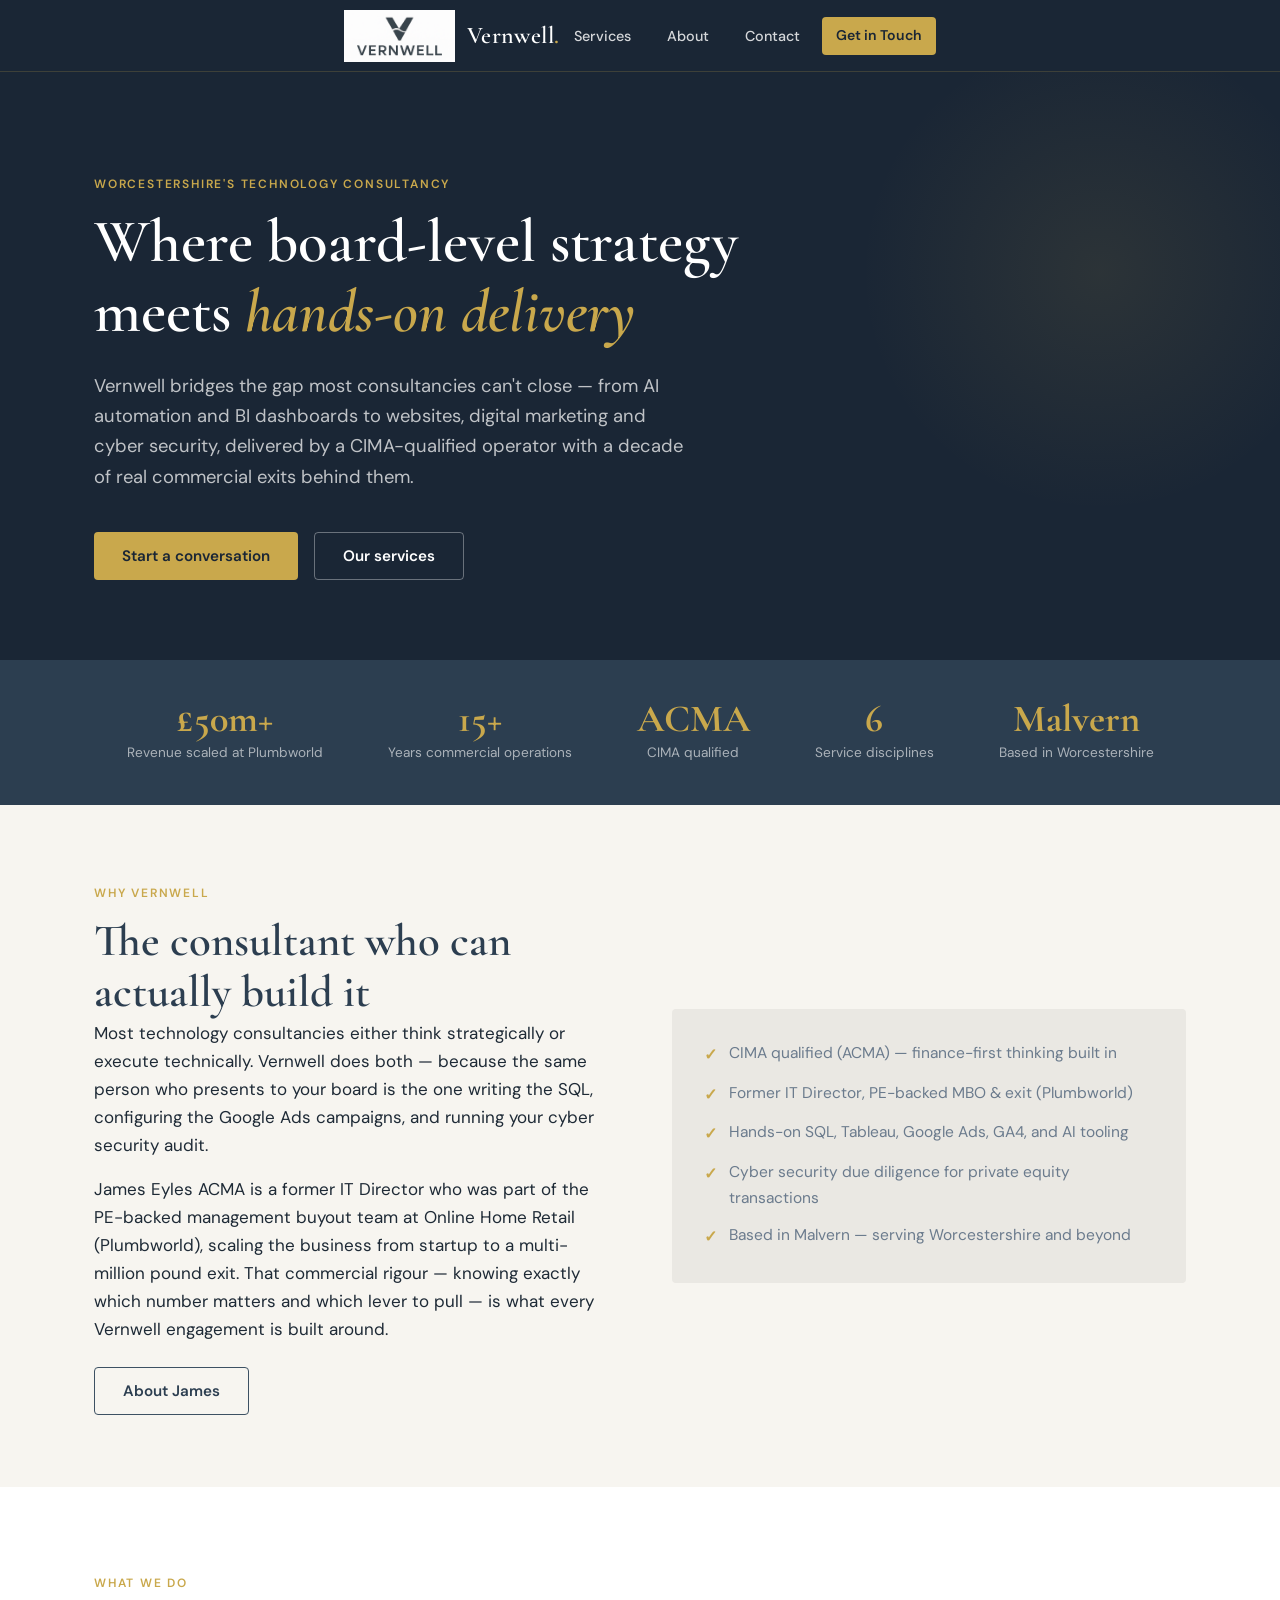
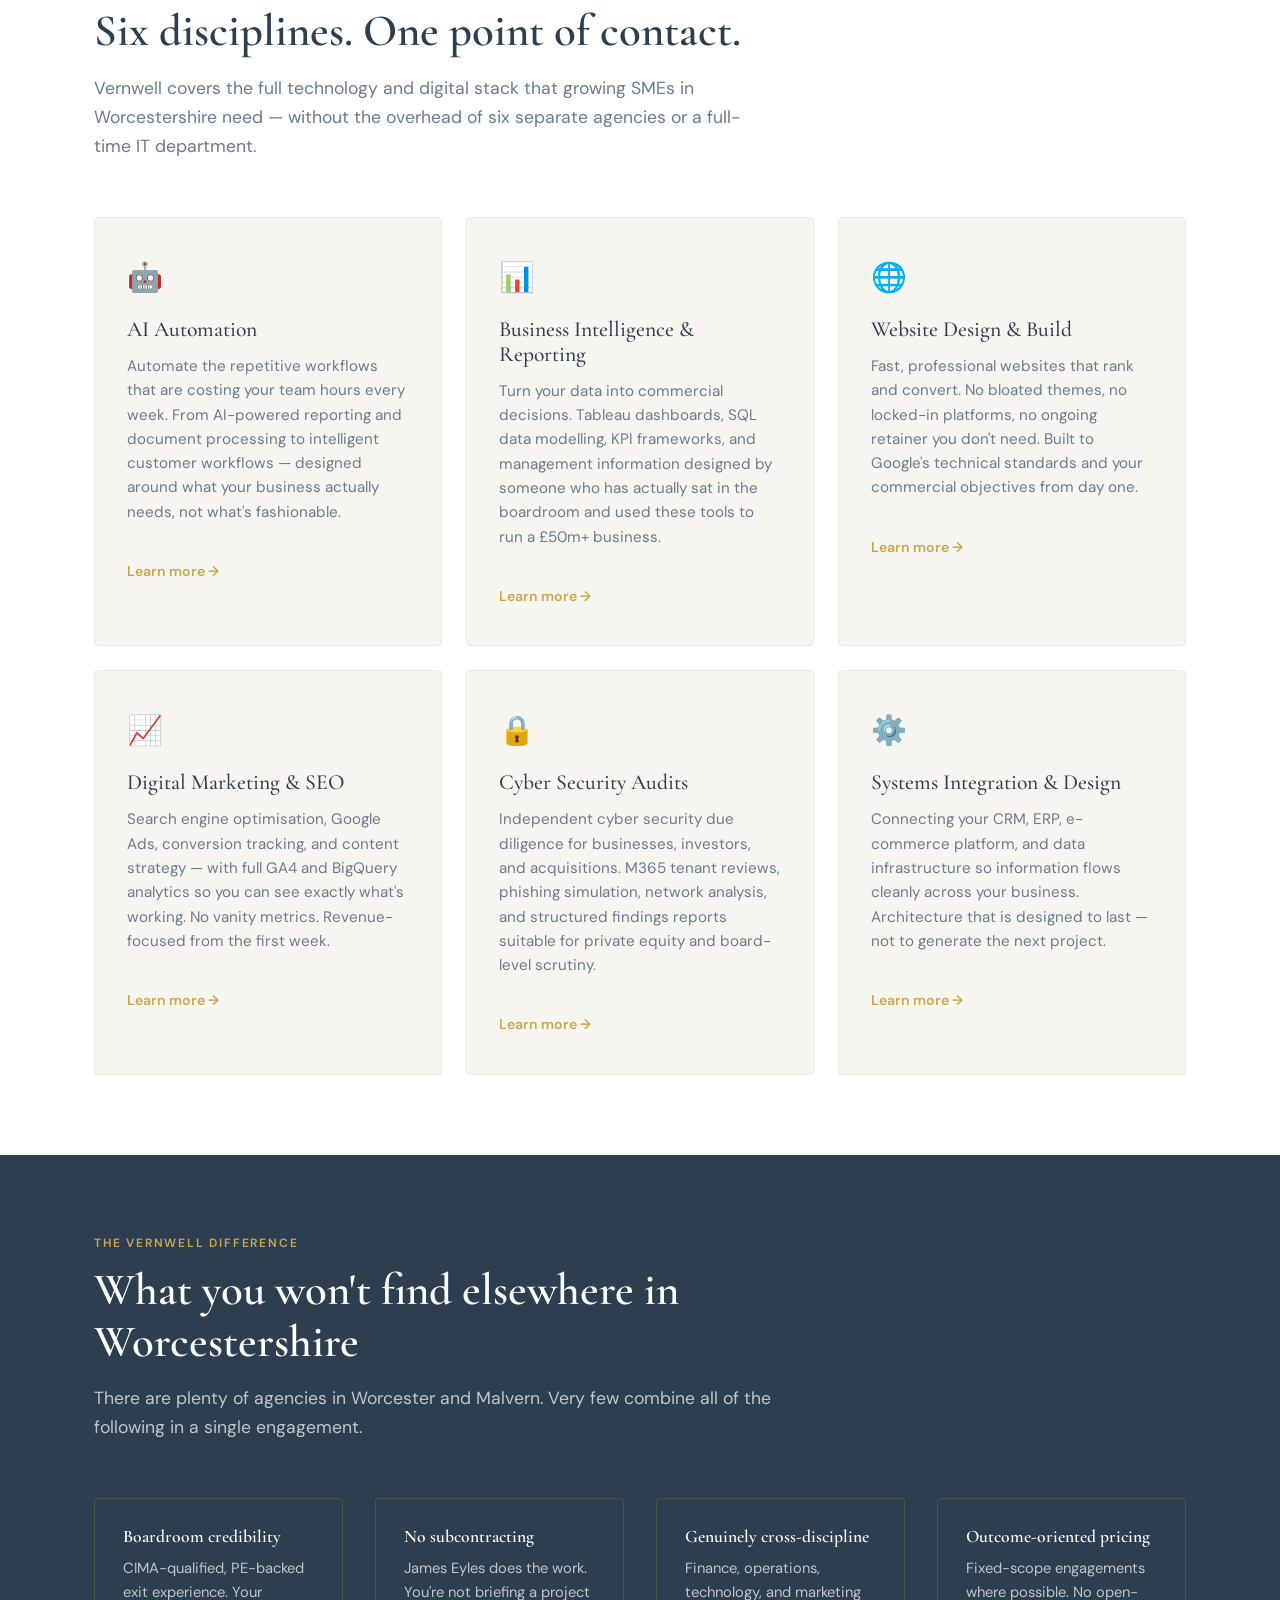
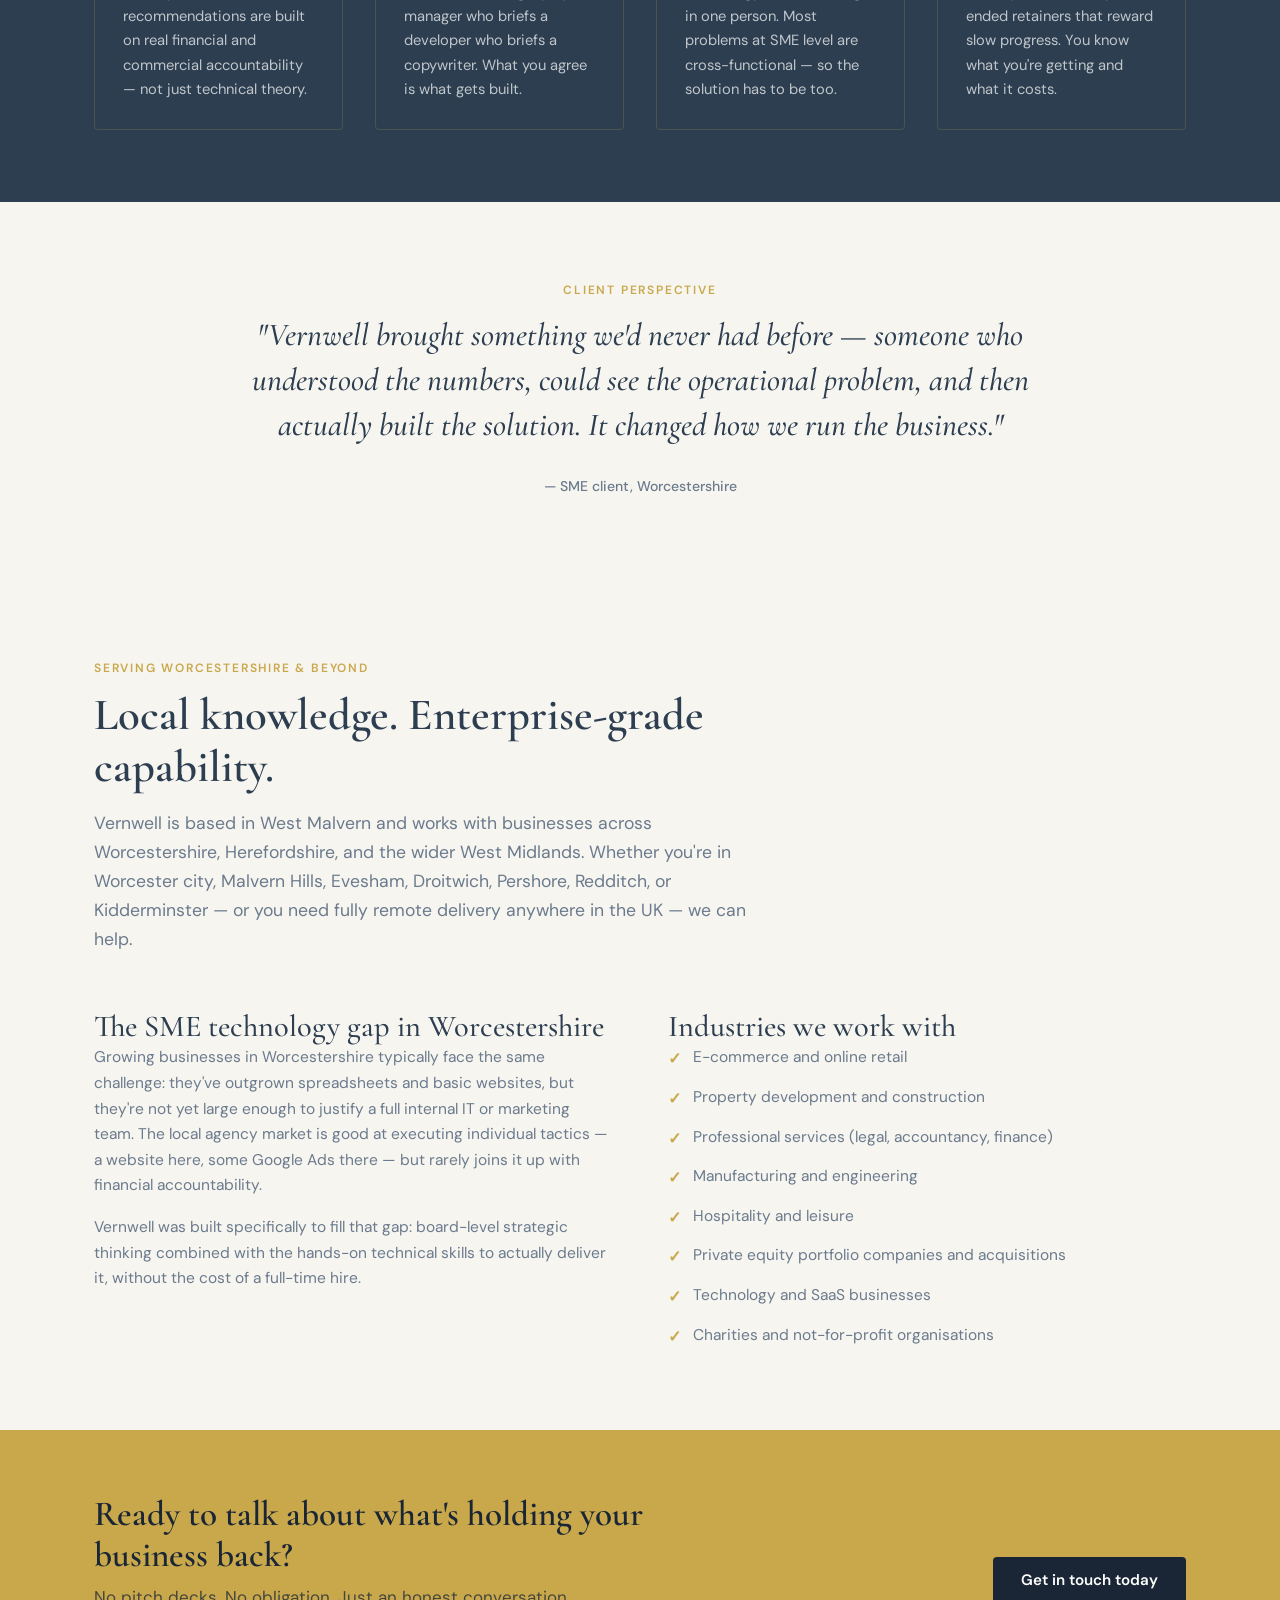
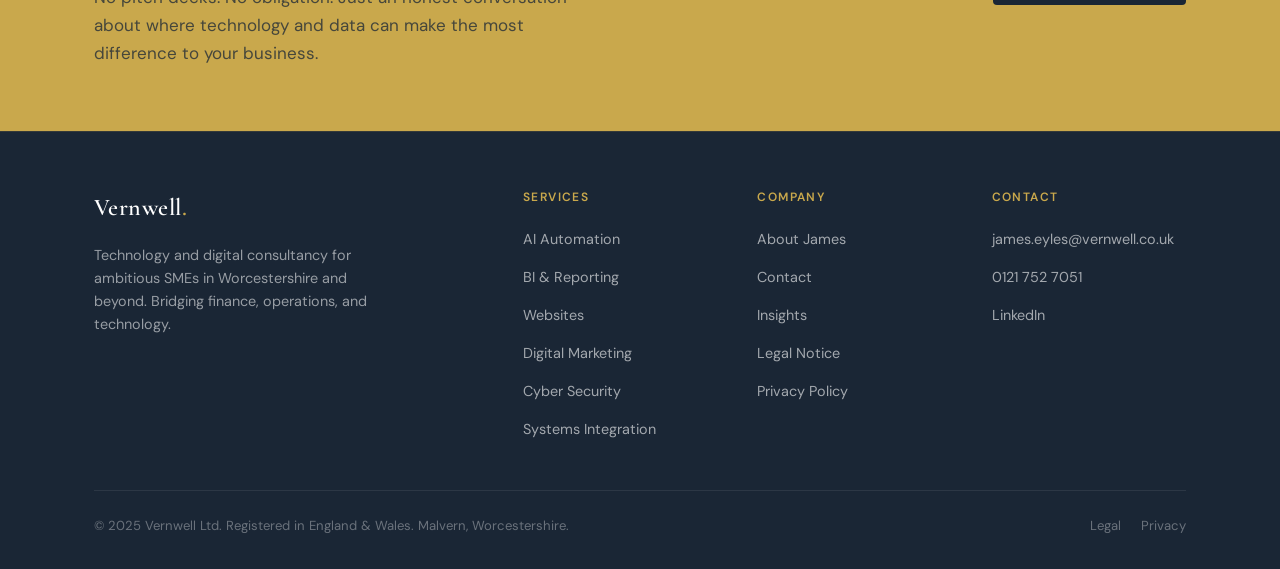
==== commit d450fa9c: "updatesSEO" ====
--- a/index.html
+++ b/index.html
@@ -24,7 +24,7 @@
   "name": "Vernwell Ltd",
   "description": "Technology and digital consultancy for SMEs in Worcestershire and the West Midlands. Services include AI automation, business intelligence, digital marketing, website design, cyber security audits and systems integration.",
   "url": "https://www.vernwell.co.uk",
-  "telephone": "07788258843",
+  "telephone": "01217527051",
   "email": "james.eyles@vernwell.co.uk",
   "address": {
     "@type": "PostalAddress",
@@ -48,7 +48,7 @@
     "jobTitle": "Founder & Principal Consultant"
   },
   "sameAs": [
-    "https://www.linkedin.com/company/vernwell"
+    "https://uk.linkedin.com/in/james-eyles-acma-44282033"
   ]
 }
 </script>
@@ -291,6 +291,7 @@
         <ul>
           <li><a href="/about/">About James</a></li>
           <li><a href="/contact/">Contact</a></li>
+          <li><a href="/blog/">Insights</a></li>
           <li><a href="/legal/">Legal Notice</a></li>
           <li><a href="/privacy/">Privacy Policy</a></li>
         </ul>
@@ -299,8 +300,8 @@
         <h5>Contact</h5>
         <ul>
           <li><a href="mailto:james.eyles@vernwell.co.uk">james.eyles@vernwell.co.uk</a></li>
-          <li><a href="tel:07788258843">07788 258843</a></li>
-          <li><a href="https://www.linkedin.com/company/vernwell" target="_blank" rel="noopener">LinkedIn</a></li>
+          <li><a href="tel:01217527051">0121 752 7051</a></li>
+          <li><a href="https://uk.linkedin.com/in/james-eyles-acma-44282033" target="_blank" rel="noopener">LinkedIn</a></li>
         </ul>
       </div>
     </div>
--- a/style.css
+++ b/style.css
@@ -746,3 +746,72 @@
   .cta-band-inner { flex-direction: column; }
   .stat-bar-inner { gap: 16px; }
 }
+
+/* ── MOBILE NAV ─────────────────────────────────────────── */
+
+.nav-toggle {
+  display: none;
+  flex-direction: column;
+  justify-content: center;
+  gap: 5px;
+  width: 40px;
+  height: 40px;
+  background: none;
+  border: none;
+  cursor: pointer;
+  padding: 4px;
+  border-radius: var(--radius);
+  transition: background 0.2s;
+}
+
+.nav-toggle:hover { background: rgba(255,255,255,0.08); }
+
+.nav-toggle span {
+  display: block;
+  height: 2px;
+  width: 24px;
+  background: var(--white);
+  border-radius: 2px;
+  transition: transform 0.25s, opacity 0.25s;
+  transform-origin: center;
+}
+
+.nav-toggle.is-open span:nth-child(1) { transform: translateY(7px) rotate(45deg); }
+.nav-toggle.is-open span:nth-child(2) { opacity: 0; }
+.nav-toggle.is-open span:nth-child(3) { transform: translateY(-7px) rotate(-45deg); }
+
+@media (max-width: 900px) {
+  .nav-toggle { display: flex; }
+
+  .nav-links {
+    display: none;
+    position: absolute;
+    top: var(--nav-h);
+    left: 0; right: 0;
+    background: var(--slate-dk);
+    flex-direction: column;
+    padding: 16px 24px 24px;
+    gap: 4px;
+    border-top: 1px solid rgba(201,168,76,0.2);
+    box-shadow: 0 8px 24px rgba(0,0,0,0.3);
+    z-index: 99;
+    list-style: none;
+  }
+
+  .nav-links.nav-open { display: flex; }
+
+  .nav-links a {
+    display: block;
+    padding: 12px 16px;
+    font-size: 1rem;
+  }
+
+  .nav-cta {
+    display: block !important;
+    text-align: center;
+    margin-top: 8px;
+    height: 44px;
+    line-height: 44px;
+    padding: 0 20px !important;
+  }
+}
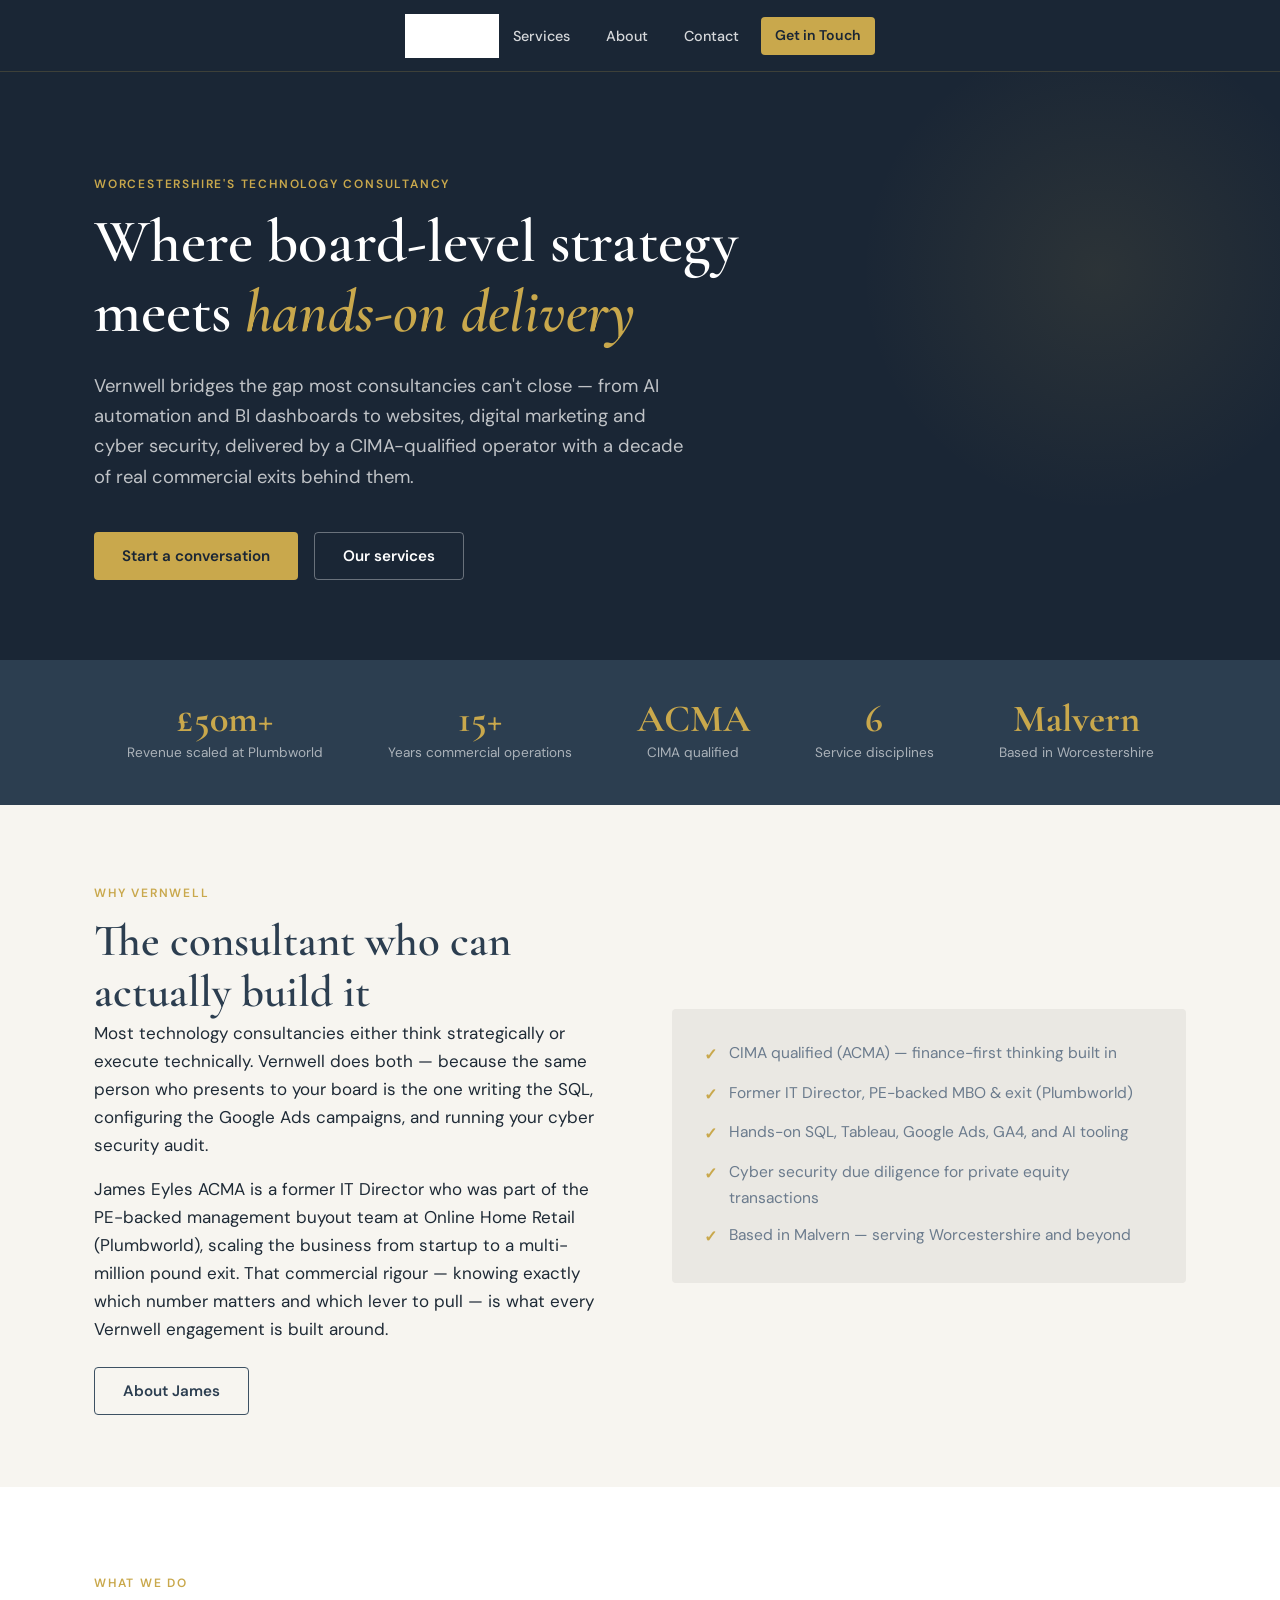
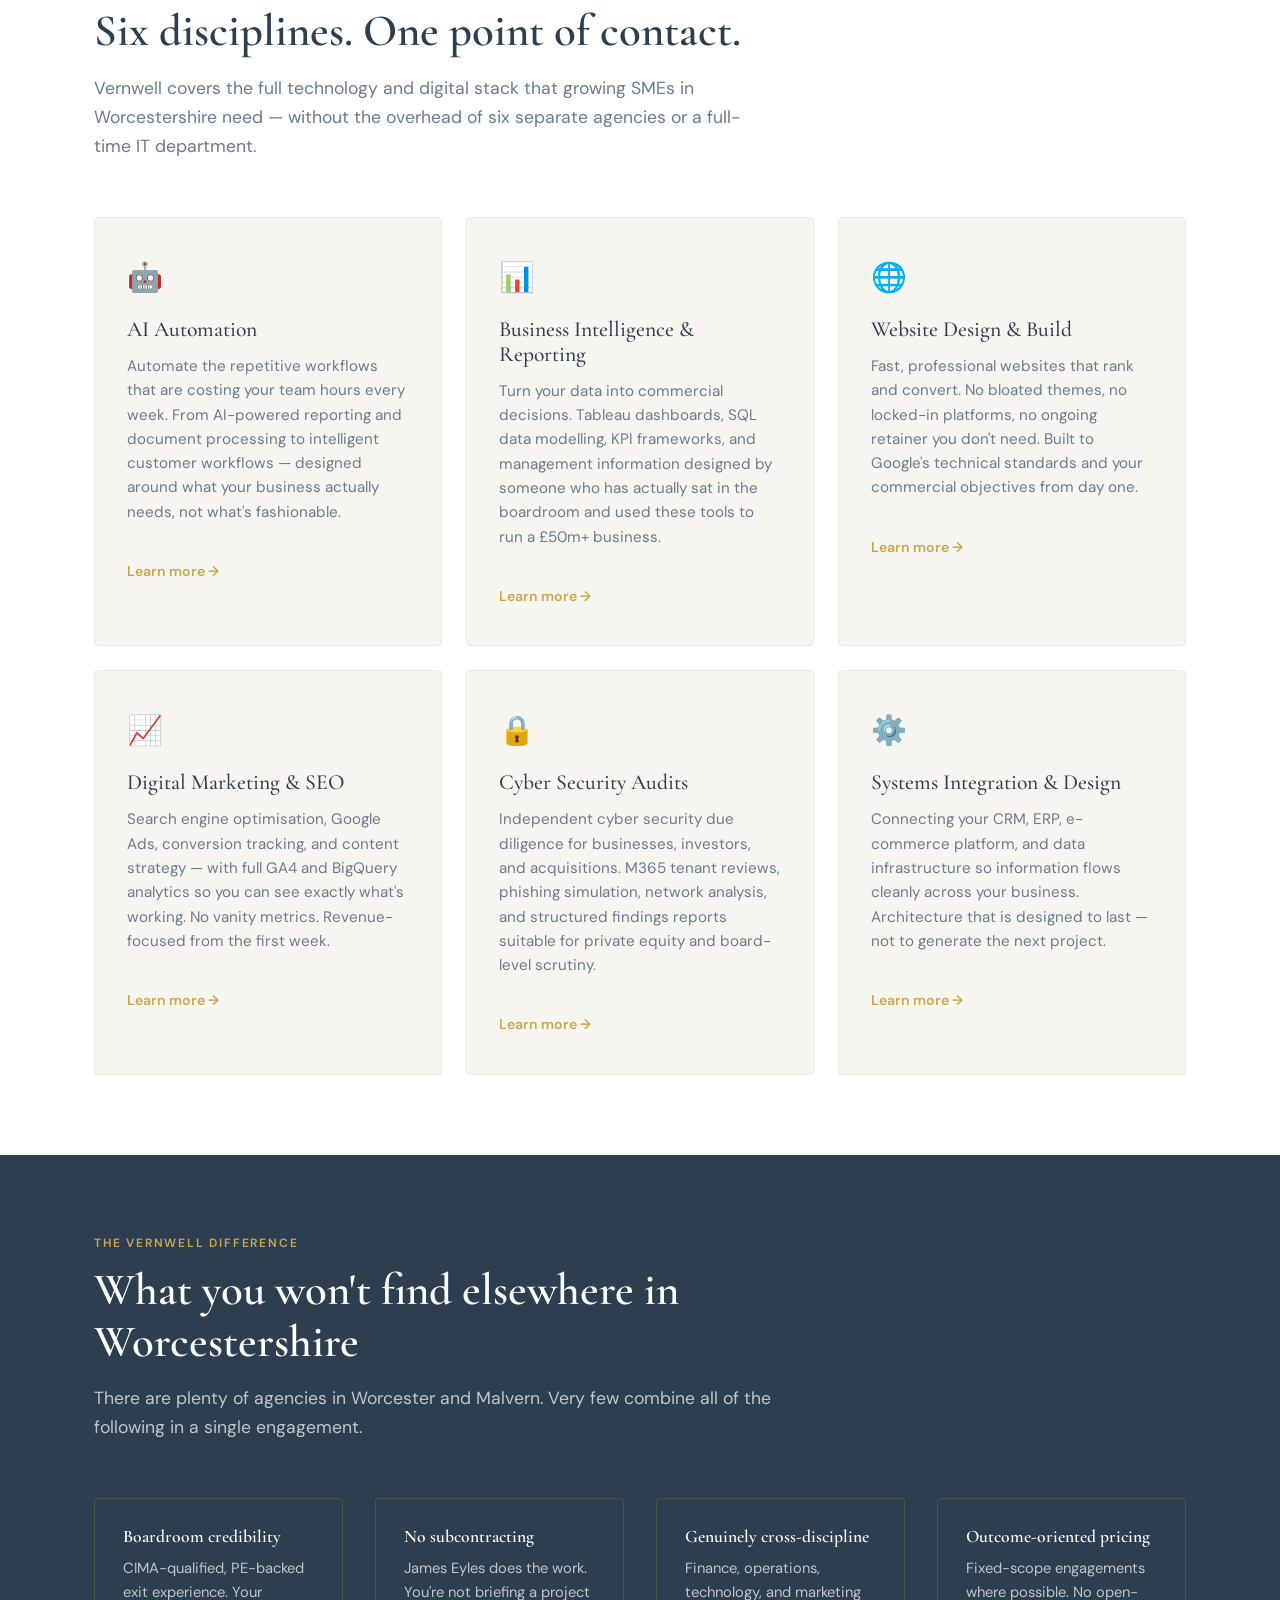
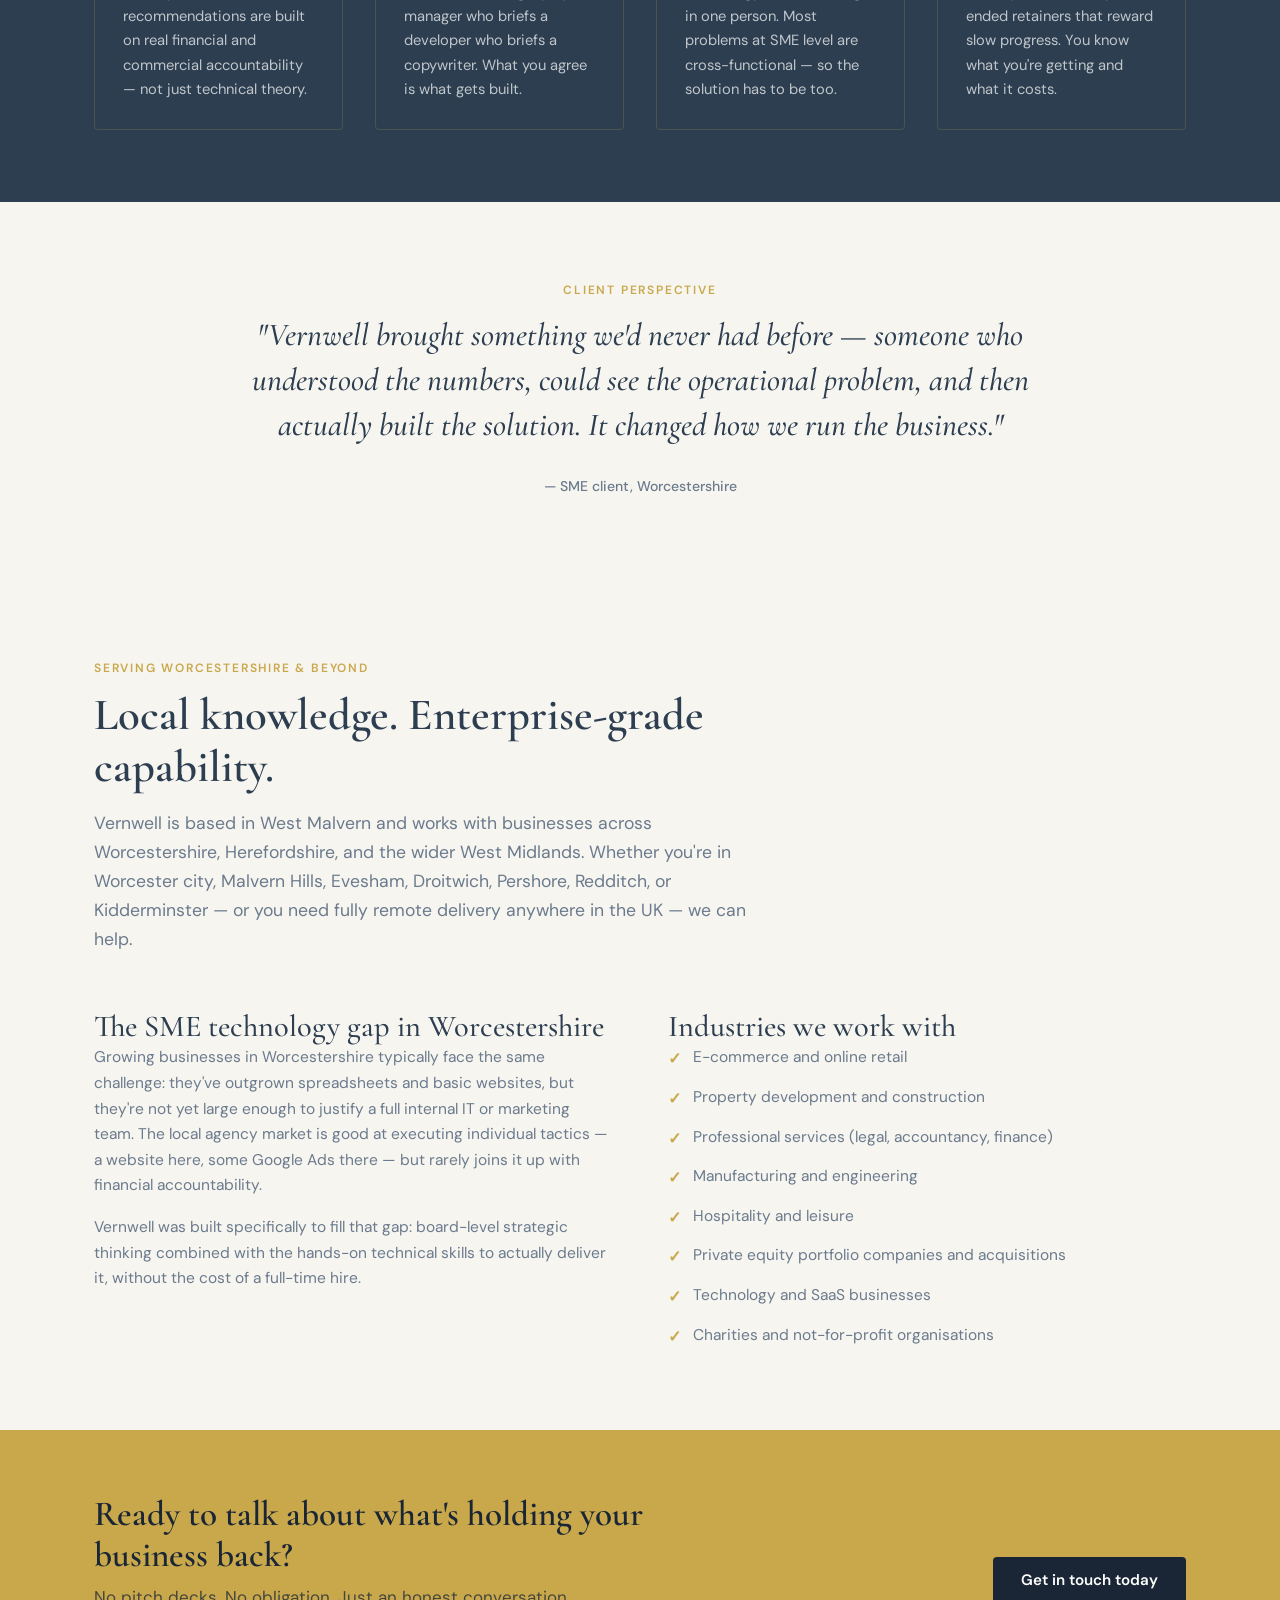
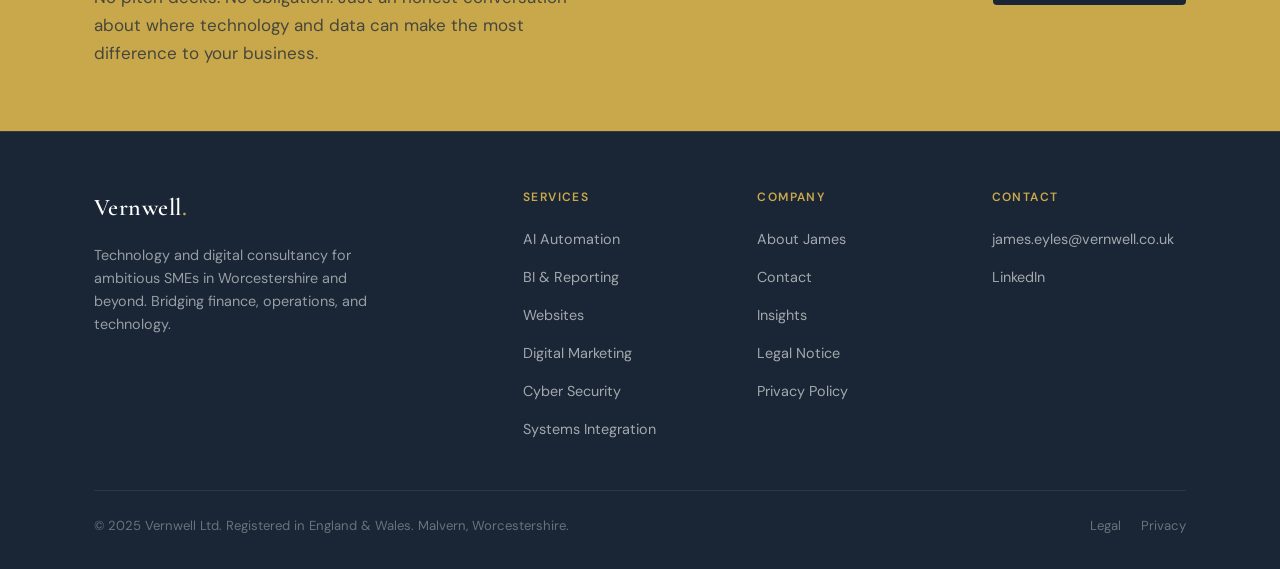
==== commit 2471bef4: "Add files via upload" ====
--- a/index.html
+++ b/index.html
@@ -24,7 +24,6 @@
   "name": "Vernwell Ltd",
   "description": "Technology and digital consultancy for SMEs in Worcestershire and the West Midlands. Services include AI automation, business intelligence, digital marketing, website design, cyber security audits and systems integration.",
   "url": "https://www.vernwell.co.uk",
-  "telephone": "01217527051",
   "email": "james.eyles@vernwell.co.uk",
   "address": {
     "@type": "PostalAddress",
@@ -300,7 +299,6 @@
         <h5>Contact</h5>
         <ul>
           <li><a href="mailto:james.eyles@vernwell.co.uk">james.eyles@vernwell.co.uk</a></li>
-          <li><a href="tel:01217527051">0121 752 7051</a></li>
           <li><a href="https://uk.linkedin.com/in/james-eyles-acma-44282033" target="_blank" rel="noopener">LinkedIn</a></li>
         </ul>
       </div>
--- a/style.css
+++ b/style.css
@@ -116,8 +116,9 @@
 }
 
 .nav-logo img {
-  height: 52px;
+  height: 44px;
   width: auto;
+  filter: brightness(0) invert(1);
 }
 
 .nav-logo-text {
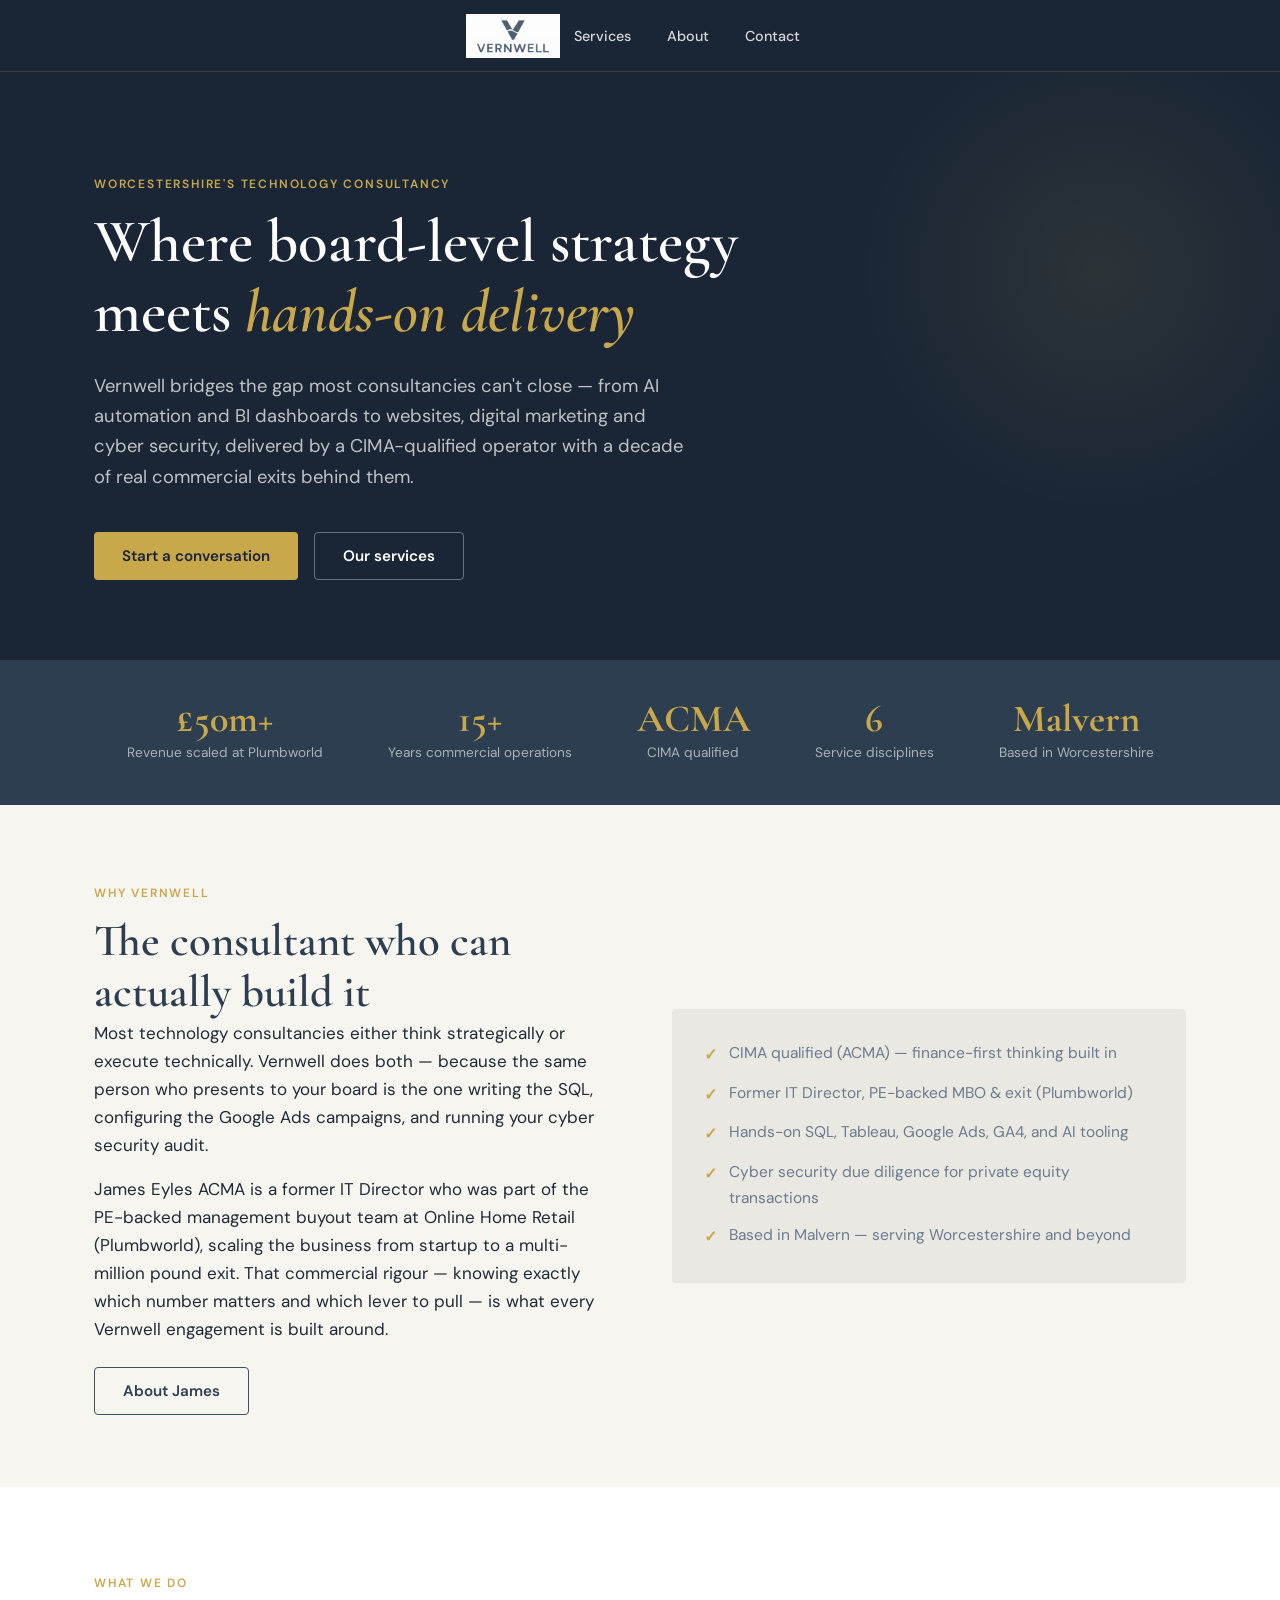
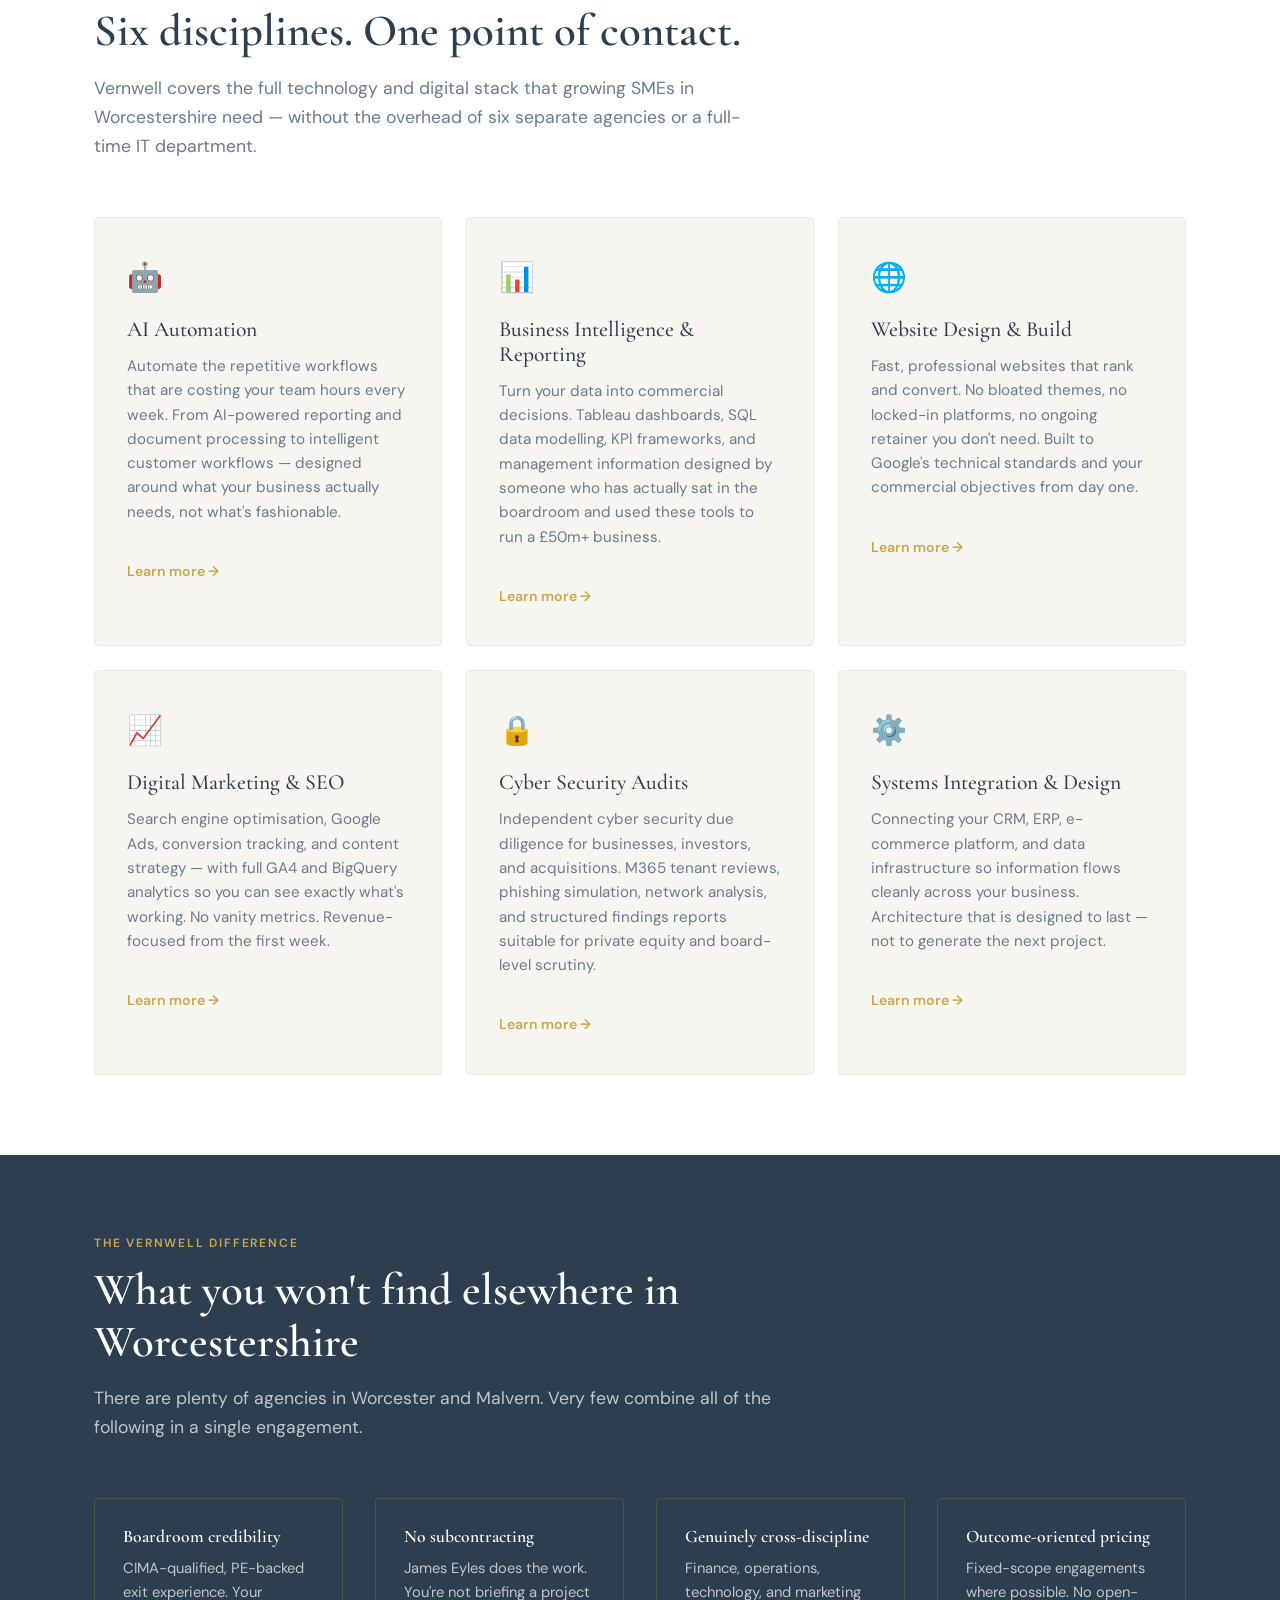
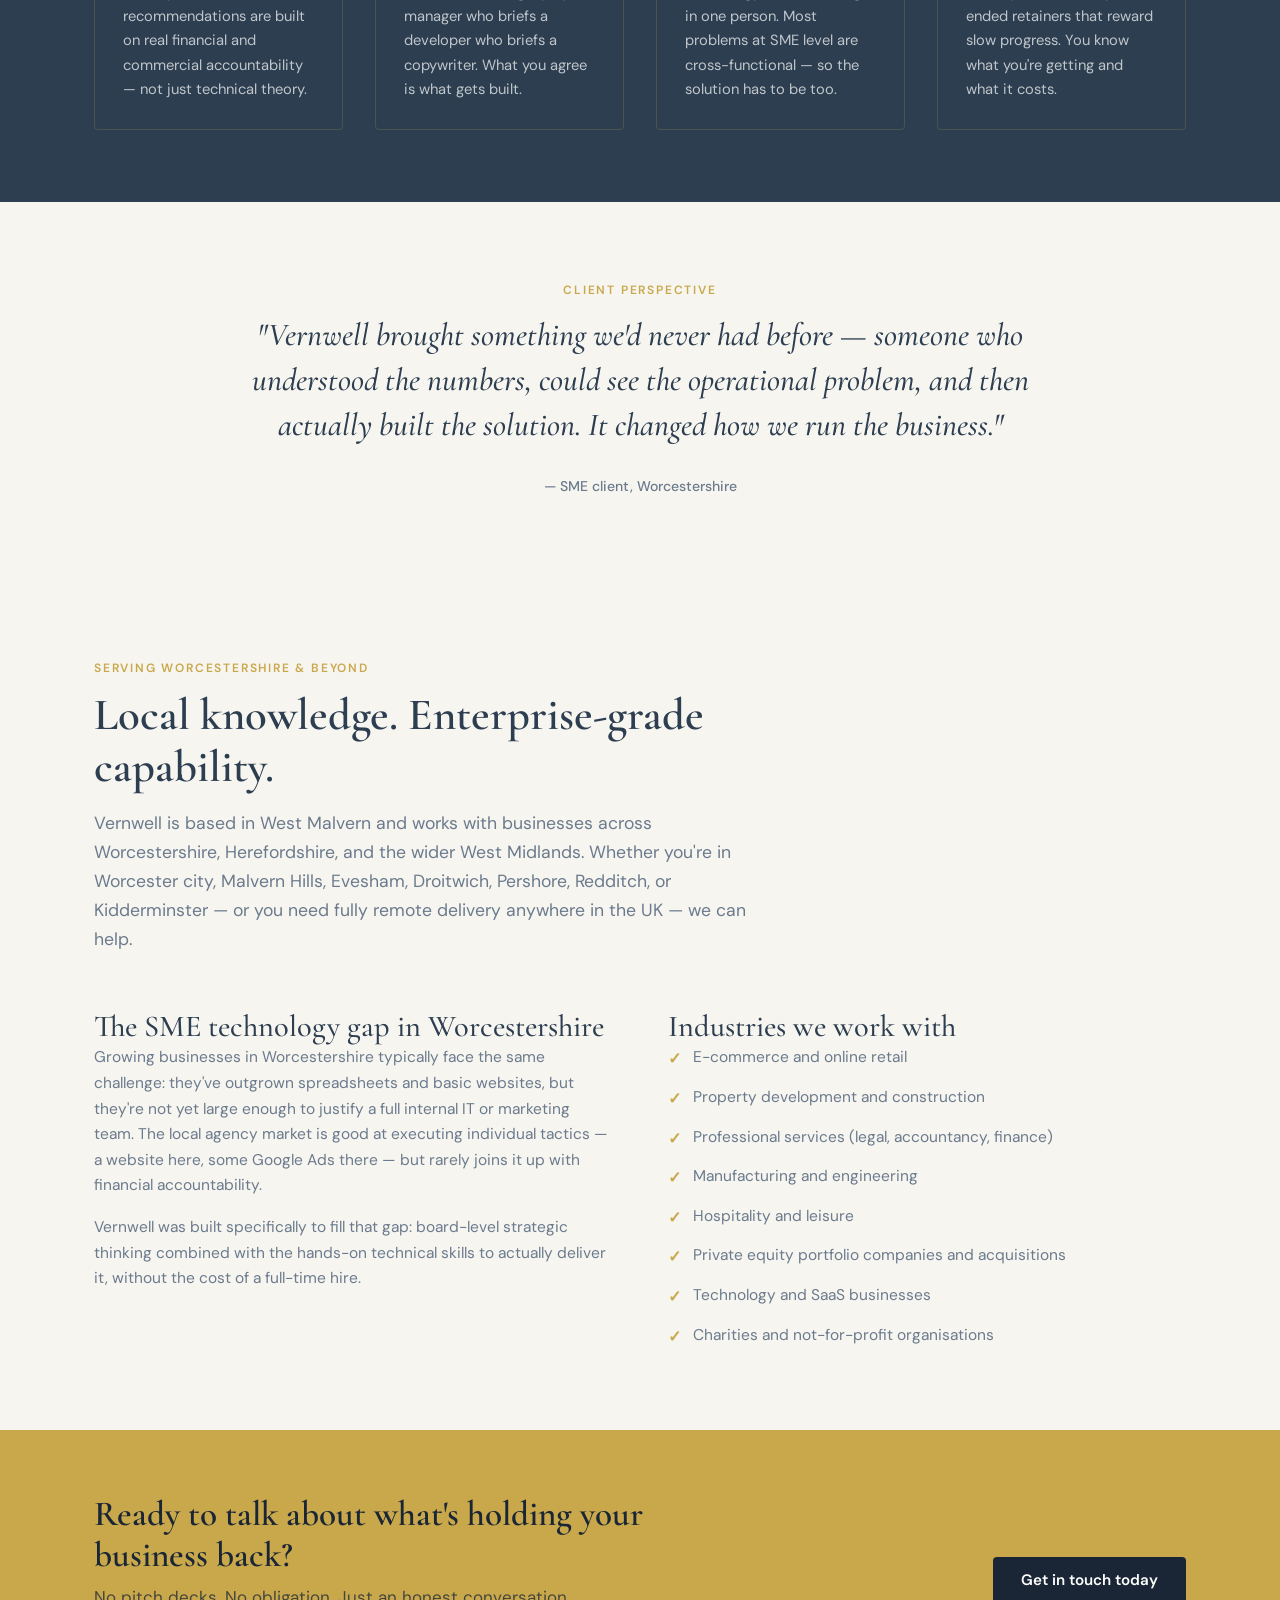
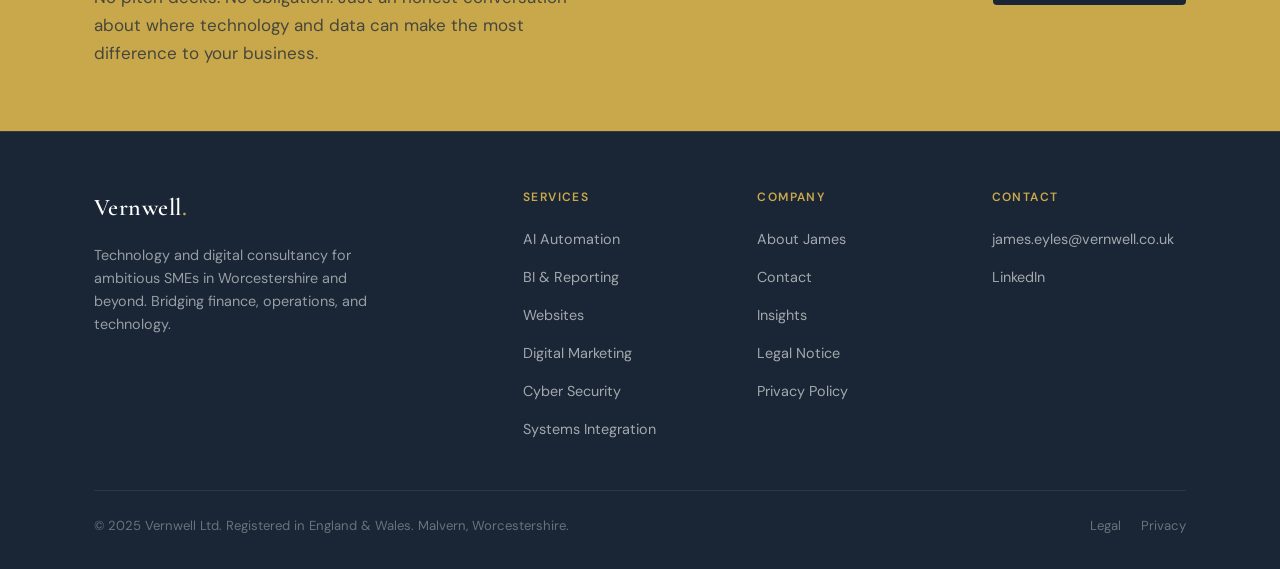
==== commit f792ba2f: "fix issues" ====
--- a/index.html
+++ b/index.html
@@ -110,7 +110,7 @@
         <a href="/about/" class="btn btn-outline-dark" style="margin-top:8px;">About James</a>
       </div>
       <div>
-        <img src="/images/james-eyles.jpg" alt="James Eyles ACMA, Founder of Vernwell Ltd, Malvern" onerror="this.style.display='none'">
+        <img src="/images/james.png" alt="James Eyles ACMA, Founder of Vernwell Ltd, Malvern" onerror="this.style.display='none'">
         <div style="background:var(--light);border-radius:4px;padding:32px;margin-top:0;" id="credential-strip">
           <ul class="checklist">
             <li>CIMA qualified (ACMA) — finance-first thinking built in</li>
--- a/style.css
+++ b/style.css
@@ -118,9 +118,8 @@
 .nav-logo img {
   height: 44px;
   width: auto;
-  filter: brightness(0) invert(1);
-}
-
+  mix-blend-mode: screen;
+}
 .nav-logo-text {
   font-family: 'Cormorant Garamond', serif;
   font-size: 1.5rem;
